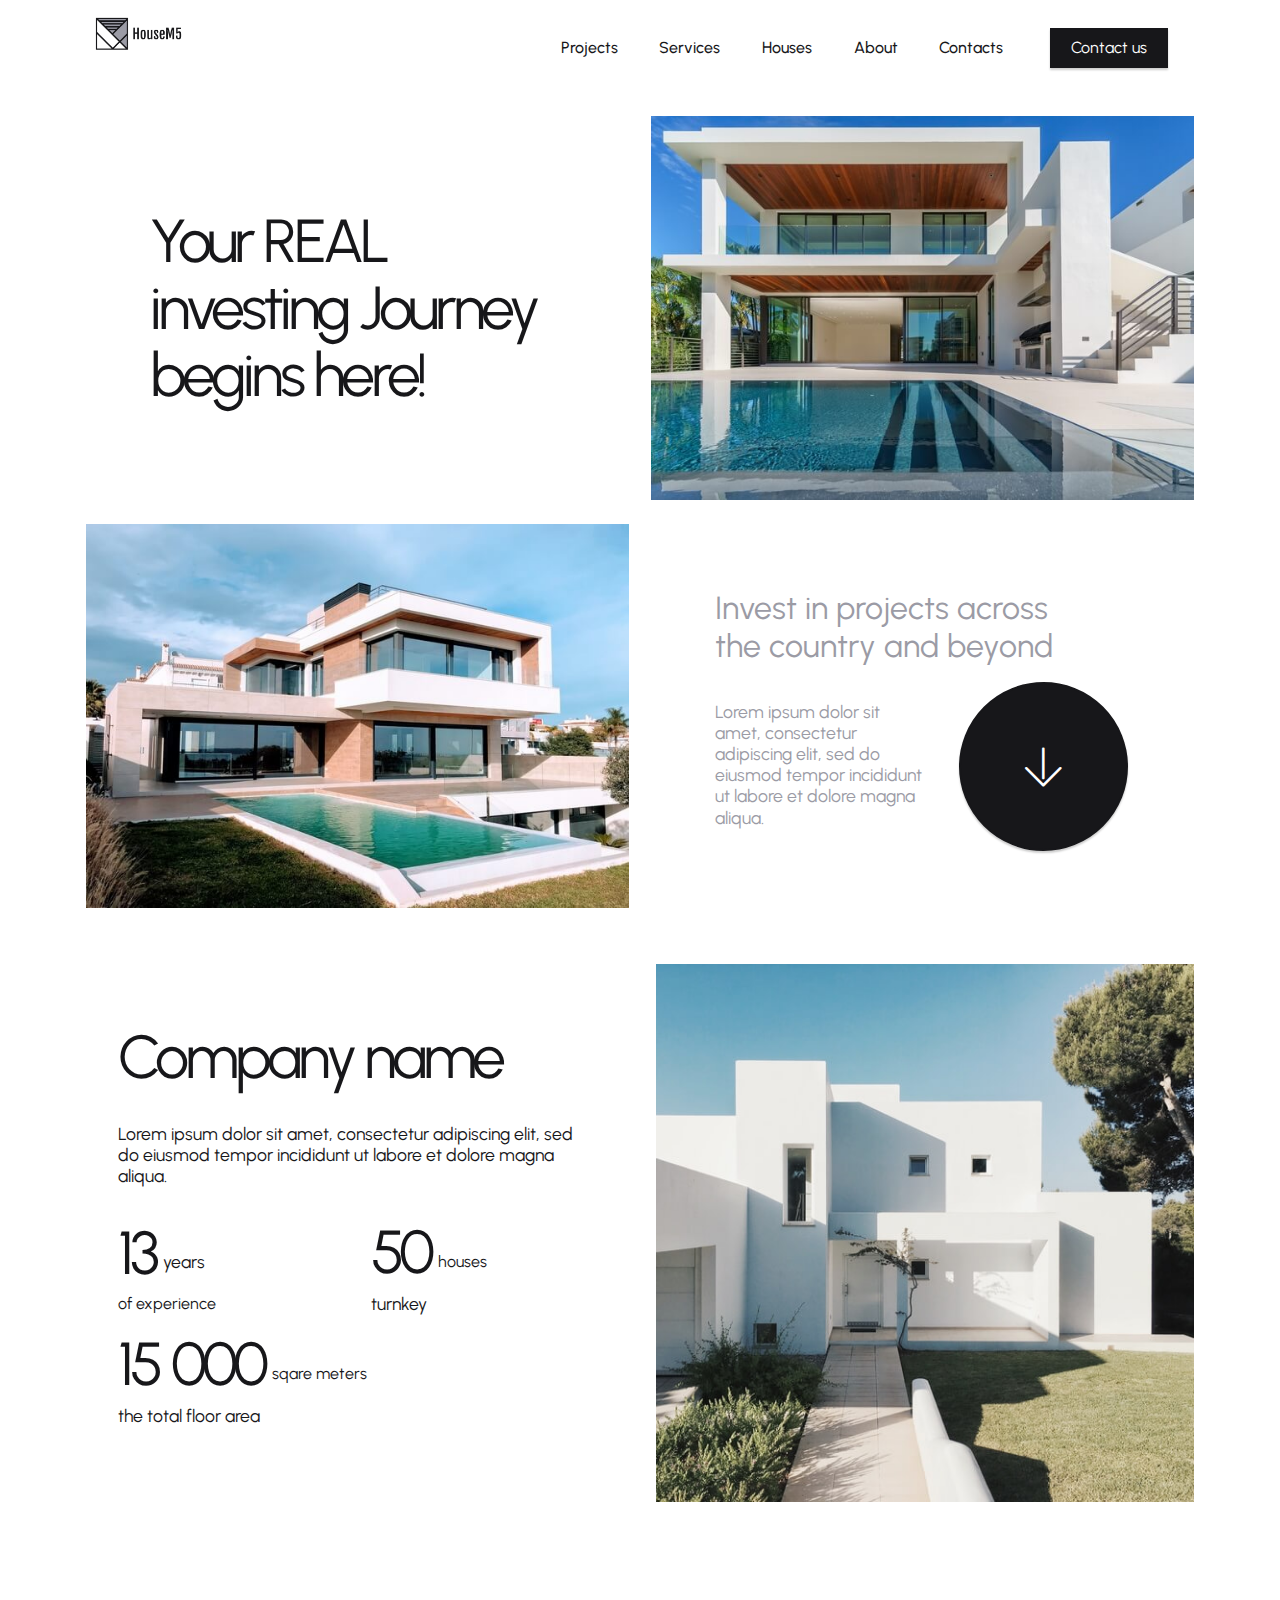
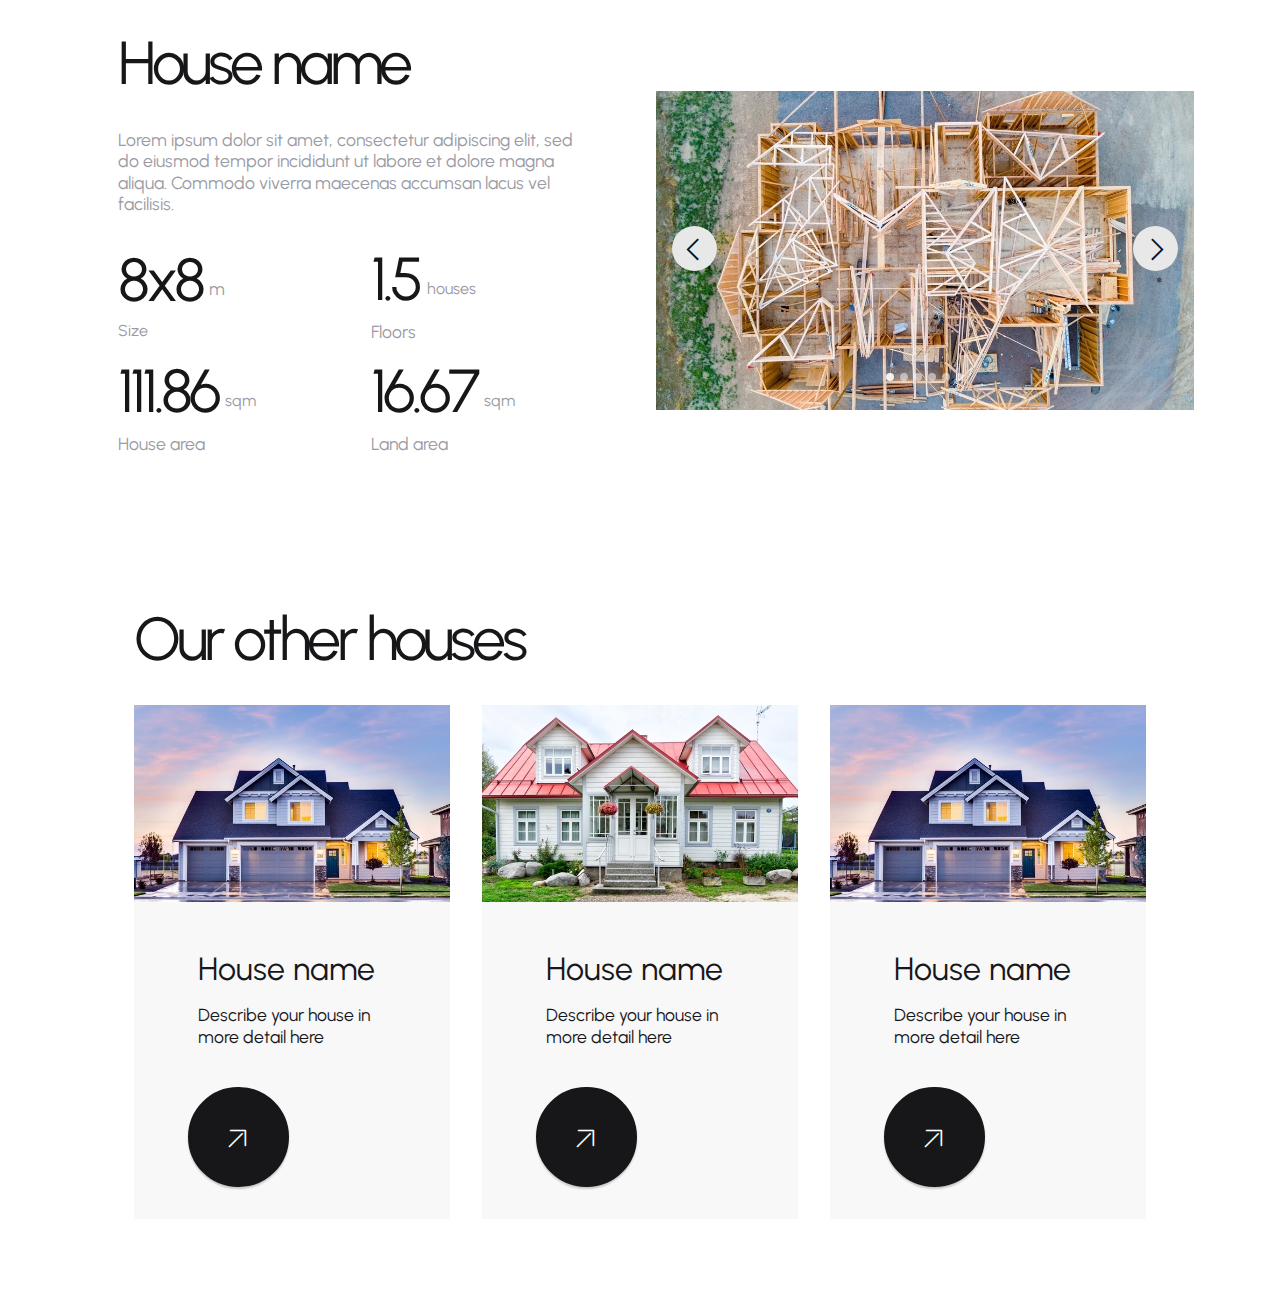
==== index.html @ 464891aa "create github pages" ====
<!DOCTYPE html>
<html  >
<head>
  <!-- Site made with Mobirise Website Builder v5.9.0, https://mobirise.com -->
  <meta charset="UTF-8">
  <meta http-equiv="X-UA-Compatible" content="IE=edge">
  <meta name="generator" content="Mobirise v5.9.0, mobirise.com">
  <meta name="viewport" content="width=device-width, initial-scale=1, minimum-scale=1">
  <link rel="shortcut icon" href="assets/images/logo.png" type="image/x-icon">
  <meta name="description" content="">
  
  
  <title>Home</title>
  <link rel="stylesheet" href="assets/web/assets/mobirise-icons-bold/mobirise-icons-bold.css">
  <link rel="stylesheet" href="assets/web/assets/mobirise-icons2/mobirise2.css">
  <link rel="stylesheet" href="assets/bootstrap/css/bootstrap.min.css">
  <link rel="stylesheet" href="assets/bootstrap/css/bootstrap-grid.min.css">
  <link rel="stylesheet" href="assets/bootstrap/css/bootstrap-reboot.min.css">
  <link rel="stylesheet" href="assets/dropdown/css/style.css">
  <link rel="stylesheet" href="assets/socicon/css/styles.css">
  <link rel="stylesheet" href="assets/theme/css/style.css">
  <link rel="preload" href="https://fonts.googleapis.com/css2?family=Urbanist:ital,wght@0,400;0,700;1,400;1,700&display=swap&display=swap" as="style" onload="this.onload=null;this.rel='stylesheet'">
  <noscript><link rel="stylesheet" href="https://fonts.googleapis.com/css2?family=Urbanist:ital,wght@0,400;0,700;1,400;1,700&display=swap&display=swap"></noscript>
  <link rel="preload" as="style" href="assets/mobirise/css/mbr-additional.css"><link rel="stylesheet" href="assets/mobirise/css/mbr-additional.css" type="text/css">

  
  
  
</head>
<body>
  
  <section data-bs-version="5.1" class="menu1 cid-tS6pGSy2xT" once="menu" id="menu1-0">
    

    <nav class="navbar navbar-dropdown navbar-fixed-top navbar-expand-lg">
        <div class="container">
            <div class="navbar-brand">
                <span class="navbar-logo">
                    <a href="https://mobiri.se">
                        <img src="assets/images/logo.png" alt="Mobirise" style="height: 3rem;">
                    </a>
                </span>
                
            </div>
            <button class="navbar-toggler" type="button" data-toggle="collapse" data-bs-toggle="collapse" data-target="#navbarSupportedContent" data-bs-target="#navbarSupportedContent" aria-controls="navbarNavAltMarkup" aria-expanded="false" aria-label="Toggle navigation">
                <div class="hamburger">
                    <span></span>
                    <span></span>
                    <span></span>
                    <span></span>
                </div>
            </button>
            <div class="collapse navbar-collapse" id="navbarSupportedContent">
                <ul class="navbar-nav nav-dropdown" data-app-modern-menu="true"><li class="nav-item"><a class="nav-link link text-black display-4" href="https://mobiri.se">
                            Projects</a></li>
                    <li class="nav-item"><a class="nav-link link text-black display-4" href="https://mobiri.se">
                            Services</a></li>
                    <li class="nav-item"><a class="nav-link link text-black display-4" href="https://mobiri.se">Houses</a>
                    </li>
                    <li class="nav-item"><a class="nav-link link text-black display-4" href="https://mobiri.se">About</a>
                    </li>
                    <li class="nav-item"><a class="nav-link link text-black display-4" href="https://mobiri.se">Contacts</a>
                    </li></ul>
                
                <div class="navbar-buttons mbr-section-btn collapse.show">
                    <a class="btn btn-primary display-4" href="https://mobiri.se">
                        Contact us</a>
                </div>
            </div>
        </div>
    </nav>
</section>

<section data-bs-version="5.1" class="header4 cid-tS6q7C0g8n" id="header4-2">

    

    

    <div class="container">
        <div class="d-flex flex-wrap align-items-center">

            <div class="text-wrapper order-1">
                <h1 class="mbr-section-title mbr-fonts-style mb-3 mb-md-4 display-1">Your REAL investing Journey begins here!</h1>
            </div>

            <div class="image-wrapper ms-auto order-3 order-md-2 mb-md-4">
                <img class="w-90" src="assets/images/house3.jpg" alt="Mobirise">
            </div>

            <div class="image-wrapper me-auto order-4 order-md-3">
                <img class="w-90" src="assets/images/house4.jpg" alt="Mobirise">
            </div>

            <div class="text-wrapper position-relative order-2 order-md-4">

                    <h3 class="mbr-section-subtitle mbr-fonts-style display-5">
                        Invest in projects across the country and beyond
                    </h3>
                    <p class="mbr-text mbr-fonts-style display-7">
                        Lorem ipsum dolor sit amet, consectetur adipiscing elit, sed do eiusmod tempor incididunt ut labore et dolore magna aliqua.
                    </p>

                <div>
                    <div class="icon-wrap">
                        <a href="#" class="btn btn-primary item-btn rounded-circle" target="_blank">
                            <span class="mbrib-down mbr-iconfont mbr-iconfont-btn ms-0" style="font-size: 30px;"></span>
                        </a>
                    </div>
                </div>
            </div>

        </div>
    </div>
</section>

<section data-bs-version="5.1" class="header22 cid-tS6pKkPgvW" id="header1-1">

    

    

    <div class="container">
        <div class="row justify-content-center align-content-around">
            <div class="col-12 col-md">
                <div class="text-wrapper">
                    <h1 class="mbr-section-title mbr-fonts-style mb-4 align-left display-1">
                        Company name
                    </h1>
                    <p class="mbr-text mbr-fonts-style align-left display-7">
                        Lorem ipsum dolor sit amet, consectetur adipiscing elit, sed do eiusmod tempor incididunt ut labore et dolore magna aliqua.
                    </p>
                    <div class="row justify-content-left align-content-start mt-4">

                        <div class="col-6">
                            <div class="d-flex">
                                <h3 class="mbr-section-title mbr-fonts-style align-left me-1 display-1">13</h3>
                                <p class="mbr-text mbr-fonts-style align-left align-self-end align-bottom display-7">years</p>
                            </div>

                            <p class="mbr-text mbr-fonts-style align-left display-4">of experience</p>
                        </div>

                        <div class="col-6">
                            <div class="d-flex">
                                <h3 class="mbr-section-title mbr-fonts-style align-left me-1 display-1">50</h3>
                                <p class="mbr-text mbr-fonts-style align-left align-self-end align-bottom display-4">houses</p>
                            </div>

                            <p class="mbr-text mbr-fonts-style align-left display-7">turnkey</p>
                        </div>

                        <div class="col-12">
                            <div class="d-flex">
                                <h3 class="mbr-section-title mbr-fonts-style align-left me-1 display-1">15 000</h3>
                                <p class="mbr-text mbr-fonts-style align-left align-self-end align-bottom display-4">sqare meters</p>
                            </div>

                            <p class="mbr-text mbr-fonts-style align-left display-7">the total floor area</p>
                        </div>

                    </div>
                </div>
            </div>
            <div class="col-12 col-md-6 image-wrapper">
                <img class="w-100" src="assets/images/about.jpg" alt="Mobirise">
            </div>
        </div>
    </div>
</section>

<section data-bs-version="5.1" class="header22 cid-tS6rUNh4J4" id="header5-3">

    

    

    <div class="container">
        <div class="row justify-content-center align-content-around">
            <div class="col-12 col-md-6">
                <div class="text-wrapper">
                    <h1 class="mbr-section-title mbr-fonts-style mb-4 align-left display-1">
                        House name
                    </h1>
                    <p class="mbr-text mbr-fonts-style align-left display-7">
                        Lorem ipsum dolor sit amet, consectetur adipiscing elit, sed do eiusmod tempor incididunt ut labore et dolore magna aliqua.
                        Commodo viverra maecenas accumsan lacus vel facilisis.
                    </p>
                    <div class="row justify-content-left align-content-start mt-4">

                        <div class="col-6">
                            <div class="d-flex">
                                <h3 class="mbr-section-title mbr-fonts-style align-left me-1 display-1">8x8</h3>
                                <p class="mbr-text mbr-fonts-style align-left align-self-end align-bottom display-7">m</p>
                            </div>

                            <p class="mbr-text mbr-fonts-style align-left display-4">Size</p>
                        </div>

                        <div class="col-6">
                            <div class="d-flex">
                                <h3 class="mbr-section-title mbr-fonts-style align-left me-1 display-1">1.5</h3>
                                <p class="mbr-text mbr-fonts-style align-left align-self-end align-bottom display-4">houses</p>
                            </div>

                            <p class="mbr-text mbr-fonts-style align-left display-7">Floors</p>
                        </div>

                        <div class="col-6">
                            <div class="d-flex">
                                <h3 class="mbr-section-title mbr-fonts-style align-left me-1 display-1">111.86</h3>
                                <p class="mbr-text mbr-fonts-style align-left align-self-end align-bottom display-4">sqm</p>
                            </div>

                            <p class="mbr-text mbr-fonts-style align-left display-7">House area</p>
                        </div>

                        <div class="col-6">
                            <div class="d-flex">
                                <h3 class="mbr-section-title mbr-fonts-style align-left me-1 display-1">16.67</h3>
                                <p class="mbr-text mbr-fonts-style align-left align-self-end align-bottom display-4">sqm</p>
                            </div>

                            <p class="mbr-text mbr-fonts-style align-left display-7">Land area</p>
                        </div>

                    </div>
                </div>
            </div>
            <div class="col-12 col-md-6">
                <div class="row justify-content-center">
                    <div class="col-12 col-md-">
                        <div class="carousel slide" id="tS9k5dVmPg" data-interval="5000" data-bs-interval="5000">
                            
                            <ol class="carousel-indicators">
                                <li data-slide-to="0" data-bs-slide-to="0" class="active" data-target="#tS9k5dVmPg" data-bs-target="#tS9k5dVmPg"></li>
                                <li data-slide-to="1" data-bs-slide-to="1" data-target="#tS9k5dVmPg" data-bs-target="#tS9k5dVmPg"></li>
                                <li data-slide-to="2" data-bs-slide-to="2" data-target="#tS9k5dVmPg" data-bs-target="#tS9k5dVmPg"></li>
                                <li data-slide-to="3" data-bs-slide-to="3" data-target="#tS9k5dVmPg" data-bs-target="#tS9k5dVmPg"></li>
                                <li data-slide-to="4" data-bs-slide-to="4" data-target="#tS9k5dVmPg" data-bs-target="#tS9k5dVmPg"></li>
                                <li data-slide-to="5" data-bs-slide-to="5" data-target="#tS9k5dVmPg" data-bs-target="#tS9k5dVmPg"></li>
                            </ol>
                            <div class="carousel-inner">
                                <div class="carousel-item slider-image item active">
                                    <div class="item-wrapper">
                                        <img class="d-block w-100" src="assets/images/basement1-1000.jpg">
                                    </div>
                                </div>
                                <div class="carousel-item slider-image item">
                                    <div class="item-wrapper">
                                        <img class="d-block w-100" src="assets/images/frame1-1000.jpg">
                                    </div>
                                </div>
                                <div class="carousel-item slider-image item">
                                    <div class="item-wrapper">
                                        <img class="d-block w-100" src="assets/images/frame2-1000.jpg">
                                    </div>
                                </div>
                                <div class="carousel-item slider-image item">
                                    <div class="item-wrapper">
                                        <img class="d-block w-100" src="assets/images/plan1-1000.jpg">
                                    </div>
                                </div>
                                <div class="carousel-item slider-image item">
                                    <div class="item-wrapper">
                                        <img class="d-block w-100" src="assets/images/plan2-1000.jpg">
                                    </div>
                                </div>
                                <div class="carousel-item slider-image item">
                                    <div class="item-wrapper">
                                        <img class="d-block w-100" src="assets/images/basement1-1000.jpg">
                                    </div>
                                </div>
                            </div>
                            <a class="carousel-control carousel-control-prev" role="button" data-slide="prev" data-bs-slide="prev" href="#tS9k5dVmPg">
                                <span class="mobi-mbri mobi-mbri-arrow-prev" aria-hidden="true"></span>
                                <span class="sr-only visually-hidden">Previous</span>
                            </a>
                            <a class="carousel-control carousel-control-next" role="button" data-slide="next" data-bs-slide="next" href="#tS9k5dVmPg">
                                <span class="mobi-mbri mobi-mbri-arrow-next" aria-hidden="true"></span>
                                <span class="sr-only visually-hidden">Next</span>
                            </a>
                        </div>
                    </div>
                </div>
            </div>
        </div>
    </div>
</section>

<section data-bs-version="5.1" class="gallery3 cid-tS6s0x43vt" id="gallery3-4">
    
    
    <div class="container">
        <div class="content mx-md-5">
            <div class="mbr-section-head">
                <h4 class="mbr-section-title mbr-fonts-style align-left mb-0 display-1">Our other houses</h4>
                
            </div>
            <div class="row mt-4 justify-content-center">
                <div class="item features-image сol-12 col-md-6 col-lg-4">
                    <div class="item-wrapper">
                        <div class="item-img">
                            <img src="assets/images/house1.jpg">
                        </div>
                        <div class="item-content">
                            <h5 class="item-title mbr-fonts-style mt-3 mb-md-3 display-5">House name</h5>
                            <p class="mbr-text mbr-fonts-style mt-1 me-3 pb-2 display-7">
                                Describe your house in more detail here
                            </p>
                        </div>
                        <div class="mbr-section-btn item-footer">
                            <div class="icon-wrap">
                                <a href="" class="btn btn-primary item-btn display-7" target="_blank">
                                    <span class="mbrib-up mbr-iconfont mbr-iconfont-btn" style="font-size: 30px;"></span>
                                </a>
                            </div>
                        </div>
                    </div>
                </div>
                <div class="item features-image сol-12 col-md-6 col-lg-4">
                    <div class="item-wrapper">
                        <div class="item-img">
                            <img src="assets/images/house2.jpg">
                        </div>
                        <div class="item-content">
                            <h5 class="item-title mbr-fonts-style mt-3 mb-md-3 display-5">House name</h5>
                            <p class="mbr-text mbr-fonts-style mt-1 me-3 pb-2 display-7">Describe your house in more detail here</p>
                        </div>
                        <div class="mbr-section-btn item-footer">
                            <div class="icon-wrap">
                                <a href="" class="btn btn-primary item-btn display-7" target="_blank">
                                    <span class="mbrib-up mbr-iconfont mbr-iconfont-btn" style="font-size: 30px;"></span>
                                </a>
                            </div>
                        </div>
                    </div>
                </div>
                <div class="item features-image сol-12 col-md-6 col-lg-4">
                    <div class="item-wrapper">
                        <div class="item-img">
                            <img src="assets/images/house1.jpg">
                        </div>
                        <div class="item-content">
                            <h5 class="item-title mbr-fonts-style mt-3 mb-md-3 display-5">House name</h5>
                            <p class="mbr-text mbr-fonts-style mt-1 me-3 pb-2 display-7">
                                Describe your house in more detail here
                            </p>
                        </div>
                        <div class="mbr-section-btn item-footer">
                            <div class="icon-wrap">
                                <a href="" class="btn btn-primary item-btn display-7" target="_blank">
                                    <span class="mbrib-up mbr-iconfont mbr-iconfont-btn" style="font-size: 30px;"></span>
                                </a>
                            </div>
                        </div>
                    </div>
                </div>
                
                
                
            </div>
        </div>
    </div>
</section>


<script src="assets/bootstrap/js/bootstrap.bundle.min.js"></script>
  <script src="assets/smoothscroll/smooth-scroll.js"></script>
  <script src="assets/ytplayer/index.js"></script>
  <script src="assets/dropdown/js/navbar-dropdown.js"></script>
  <script src="assets/theme/js/script.js"></script>
  
  
  
</body>
</html>
---- assets/web/assets/mobirise-icons-bold/mobirise-icons-bold.css ----
@font-face {
  font-family: 'mobirise-icons-bold';
  font-display: swap;
  src:  url('mobirise-icons-bold.eot?m1l4yr');
  src:  url('mobirise-icons-bold.eot?m1l4yr#iefix') format('embedded-opentype'),
    url('mobirise-icons-bold.ttf?m1l4yr') format('truetype'),
    url('mobirise-icons-bold.woff?m1l4yr') format('woff'),
    url('mobirise-icons-bold.svg?m1l4yr#mobirise-icons-bold') format('svg');
  font-weight: normal;
  font-style: normal;
}

[class^="mbrib-"], [class*="mbrib-"] {
  /* use !important to prevent issues with browser extensions that change fonts */
  font-family: 'mobirise-icons-bold' !important;
  speak: none;
  font-style: normal;
  font-weight: normal;
  font-variant: normal;
  text-transform: none;
  line-height: 1;

  /* Better Font Rendering =========== */
  -webkit-font-smoothing: antialiased;
  -moz-osx-font-smoothing: grayscale;
}

.mbrib-add-submenu:before {
  content: "\e900";
}
.mbrib-alert:before {
  content: "\e901";
}
.mbrib-align-center:before {
  content: "\e902";
}
.mbrib-align-justify:before {
  content: "\e903";
}
.mbrib-align-left:before {
  content: "\e904";
}
.mbrib-align-right:before {
  content: "\e905";
}
.mbrib-android:before {
  content: "\e906";
}
.mbrib-apple:before {
  content: "\e907";
}
.mbrib-arrow-down:before {
  content: "\e908";
}
.mbrib-arrow-next:before {
  content: "\e909";
}
.mbrib-arrow-prev:before {
  content: "\e90a";
}
.mbrib-arrow-up:before {
  content: "\e90b";
}
.mbrib-bold:before {
  content: "\e90c";
}
.mbrib-bookmark:before {
  content: "\e90d";
}
.mbrib-bootstrap:before {
  content: "\e90e";
}
.mbrib-briefcase:before {
  content: "\e90f";
}
.mbrib-browse:before {
  content: "\e910";
}
.mbrib-bulleted-list:before {
  content: "\e911";
}
.mbrib-calendar:before {
  content: "\e912";
}
.mbrib-camera:before {
  content: "\e913";
}
.mbrib-cart-add:before {
  content: "\e914";
}
.mbrib-cart-full:before {
  content: "\e915";
}
.mbrib-cash:before {
  content: "\e916";
}
.mbrib-change-style:before {
  content: "\e917";
}
.mbrib-chat:before {
  content: "\e918";
}
.mbrib-clock:before {
  content: "\e919";
}
.mbrib-close:before {
  content: "\e91a";
}
.mbrib-cloud:before {
  content: "\e91b";
}
.mbrib-code:before {
  content: "\e91c";
}
.mbrib-contact-form:before {
  content: "\e91d";
}
.mbrib-credit-card:before {
  content: "\e91e";
}
.mbrib-cursor-click:before {
  content: "\e91f";
}
.mbrib-cust-feedback:before {
  content: "\e920";
}
.mbrib-database:before {
  content: "\e921";
}
.mbrib-delivery:before {
  content: "\e922";
}
.mbrib-desktop:before {
  content: "\e923";
}
.mbrib-devices:before {
  content: "\e924";
}
.mbrib-down:before {
  content: "\e925";
}
.mbrib-download:before {
  content: "\e926";
}
.mbrib-drag-n-drop:before {
  content: "\e927";
}
.mbrib-drag-n-drop2:before {
  content: "\e928";
}
.mbrib-edit:before {
  content: "\e929";
}
.mbrib-edit2:before {
  content: "\e92a";
}
.mbrib-error:before {
  content: "\e92b";
}
.mbrib-extension:before {
  content: "\e92c";
}
.mbrib-features:before {
  content: "\e92d";
}
.mbrib-file:before {
  content: "\e92e";
}
.mbrib-flag:before {
  content: "\e92f";
}
.mbrib-folder:before {
  content: "\e930";
}
.mbrib-gift:before {
  content: "\e931";
}
.mbrib-github:before {
  content: "\e932";
}
.mbrib-globe-2:before {
  content: "\e933";
}
.mbrib-globe:before {
  content: "\e934";
}
.mbrib-growing-chart:before {
  content: "\e935";
}
.mbrib-hearth:before {
  content: "\e936";
}
.mbrib-help:before {
  content: "\e937";
}
.mbrib-home:before {
  content: "\e938";
}
.mbrib-hot-cup:before {
  content: "\e939";
}
.mbrib-idea:before {
  content: "\e93a";
}
.mbrib-image-gallery:before {
  content: "\e93b";
}
.mbrib-image-slider:before {
  content: "\e93c";
}
.mbrib-info:before {
  content: "\e93d";
}
.mbrib-italic:before {
  content: "\e93e";
}
.mbrib-key:before {
  content: "\e93f";
}
.mbrib-laptop:before {
  content: "\e940";
}
.mbrib-layers:before {
  content: "\e941";
}
.mbrib-left-right:before {
  content: "\e942";
}
.mbrib-left:before {
  content: "\e943";
}
.mbrib-letter:before {
  content: "\e944";
}
.mbrib-like:before {
  content: "\e945";
}
.mbrib-link:before {
  content: "\e946";
}
.mbrib-lock:before {
  content: "\e947";
}
.mbrib-login:before {
  content: "\e948";
}
.mbrib-logout:before {
  content: "\e949";
}
.mbrib-magic-stick:before {
  content: "\e94a";
}
.mbrib-map-pin:before {
  content: "\e94b";
}
.mbrib-menu:before {
  content: "\e94c";
}
.mbrib-mobile:before {
  content: "\e94d";
}
.mbrib-mobile2:before {
  content: "\e94e";
}
.mbrib-mobirise:before {
  content: "\e94f";
}
.mbrib-more-horizontal:before {
  content: "\e950";
}
.mbrib-more-vertical:before {
  content: "\e951";
}
.mbrib-music:before {
  content: "\e952";
}
.mbrib-new-file:before {
  content: "\e953";
}
.mbrib-numbered-list:before {
  content: "\e954";
}
.mbrib-opened-folder:before {
  content: "\e955";
}
.mbrib-pages:before {
  content: "\e956";
}
.mbrib-paper-plane:before {
  content: "\e957";
}
.mbrib-paperclip:before {
  content: "\e958";
}
.mbrib-photo:before {
  content: "\e959";
}
.mbrib-photos:before {
  content: "\e95a";
}
.mbrib-pin:before {
  content: "\e95b";
}
.mbrib-play:before {
  content: "\e95c";
}
.mbrib-plus:before {
  content: "\e95d";
}
.mbrib-preview:before {
  content: "\e95e";
}
.mbrib-print:before {
  content: "\e95f";
}
.mbrib-protect:before {
  content: "\e960";
}
.mbrib-question:before {
  content: "\e961";
}
.mbrib-quote-left:before {
  content: "\e962";
}
.mbrib-quote-right:before {
  content: "\e963";
}
.mbrib-redo:before {
  content: "\e964";
}
.mbrib-refresh:before {
  content: "\e965";
}
.mbrib-responsive:before {
  content: "\e966";
}
.mbrib-right:before {
  content: "\e967";
}
.mbrib-rocket:before {
  content: "\e968";
}
.mbrib-sad-face:before {
  content: "\e969";
}
.mbrib-sale:before {
  content: "\e96a";
}
.mbrib-save:before {
  content: "\e96b";
}
.mbrib-search:before {
  content: "\e96c";
}
.mbrib-setting:before {
  content: "\e96d";
}
.mbrib-setting2:before {
  content: "\e96e";
}
.mbrib-setting3:before {
  content: "\e96f";
}
.mbrib-share:before {
  content: "\e970";
}
.mbrib-shopping-bag:before {
  content: "\e971";
}
.mbrib-shopping-basket:before {
  content: "\e972";
}
.mbrib-shopping-cart:before {
  content: "\e973";
}
.mbrib-sites:before {
  content: "\e974";
}
.mbrib-smile-face:before {
  content: "\e975";
}
.mbrib-speed:before {
  content: "\e976";
}
.mbrib-star:before {
  content: "\e977";
}
.mbrib-success:before {
  content: "\e978";
}
.mbrib-sun:before {
  content: "\e979";
}
.mbrib-sun2:before {
  content: "\e97a";
}
.mbrib-tablet-vertical:before {
  content: "\e97b";
}
.mbrib-tablet:before {
  content: "\e97c";
}
.mbrib-target:before {
  content: "\e97d";
}
.mbrib-timer:before {
  content: "\e97e";
}
.mbrib-to-ftp:before {
  content: "\e97f";
}
.mbrib-to-local-drive:before {
  content: "\e980";
}
.mbrib-touch-swipe:before {
  content: "\e981";
}
.mbrib-touch:before {
  content: "\e982";
}
.mbrib-trash:before {
  content: "\e983";
}
.mbrib-underline:before {
  content: "\e984";
}
.mbrib-undo:before {
  content: "\e985";
}
.mbrib-unlink:before {
  content: "\e986";
}
.mbrib-unlock:before {
  content: "\e987";
}
.mbrib-up-down:before {
  content: "\e988";
}
.mbrib-up:before {
  content: "\e989";
}
.mbrib-update:before {
  content: "\e98a";
}
.mbrib-upload:before {
  content: "\e98b";
}
.mbrib-user:before {
  content: "\e98c";
}
.mbrib-user2:before {
  content: "\e98d";
}
.mbrib-users:before {
  content: "\e98e";
}
.mbrib-video-play:before {
  content: "\e98f";
}
.mbrib-video:before {
  content: "\e990";
}
.mbrib-watch:before {
  content: "\e991";
}
.mbrib-website-theme:before {
  content: "\e992";
}
.mbrib-wifi:before {
  content: "\e993";
}
.mbrib-windows:before {
  content: "\e994";
}
.mbrib-zoom-out:before {
  content: "\e995";
}
---- assets/web/assets/mobirise-icons2/mobirise2.css ----
@font-face {
  font-family: 'Moririse2';
  font-display: swap;
  src:  url('mobirise2.eot?f2bix4');
  src:  url('mobirise2.eot?f2bix4#iefix') format('embedded-opentype'),
    url('mobirise2.ttf?f2bix4') format('truetype'),
    url('mobirise2.woff?f2bix4') format('woff'),
    url('mobirise2.svg?f2bix4#mobirise2') format('svg');
  font-weight: normal;
  font-style: normal;
}

[class^="mobi-"], [class*=" mobi-"] {
  /* use !important to prevent issues with browser extensions that change fonts */
  font-family: 'Moririse2' !important;
  speak: none;
  font-style: normal;
  font-weight: normal;
  font-variant: normal;
  text-transform: none;
  line-height: 1;

  /* Better Font Rendering =========== */
  -webkit-font-smoothing: antialiased;
  -moz-osx-font-smoothing: grayscale;
}

.mobi-mbri-add-submenu:before {
  content: "\e900";
}
.mobi-mbri-alert:before {
  content: "\e901";
}
.mobi-mbri-align-center:before {
  content: "\e902";
}
.mobi-mbri-align-justify:before {
  content: "\e903";
}
.mobi-mbri-align-left:before {
  content: "\e904";
}
.mobi-mbri-align-right:before {
  content: "\e905";
}
.mobi-mbri-android:before {
  content: "\e906";
}
.mobi-mbri-apple:before {
  content: "\e907";
}
.mobi-mbri-arrow-down:before {
  content: "\e908";
}
.mobi-mbri-arrow-next:before {
  content: "\e909";
}
.mobi-mbri-arrow-prev:before {
  content: "\e90a";
}
.mobi-mbri-arrow-up:before {
  content: "\e90b";
}
.mobi-mbri-bold:before {
  content: "\e90c";
}
.mobi-mbri-bookmark:before {
  content: "\e90d";
}
.mobi-mbri-bootstrap:before {
  content: "\e90e";
}
.mobi-mbri-briefcase:before {
  content: "\e90f";
}
.mobi-mbri-browse:before {
  content: "\e910";
}
.mobi-mbri-bulleted-list:before {
  content: "\e911";
}
.mobi-mbri-calendar:before {
  content: "\e912";
}
.mobi-mbri-camera:before {
  content: "\e913";
}
.mobi-mbri-cart-add:before {
  content: "\e914";
}
.mobi-mbri-cart-full:before {
  content: "\e915";
}
.mobi-mbri-cash:before {
  content: "\e916";
}
.mobi-mbri-change-style:before {
  content: "\e917";
}
.mobi-mbri-chat:before {
  content: "\e918";
}
.mobi-mbri-clock:before {
  content: "\e919";
}
.mobi-mbri-close:before {
  content: "\e91a";
}
.mobi-mbri-cloud:before {
  content: "\e91b";
}
.mobi-mbri-code:before {
  content: "\e91c";
}
.mobi-mbri-contact-form:before {
  content: "\e91d";
}
.mobi-mbri-credit-card:before {
  content: "\e91e";
}
.mobi-mbri-cursor-click:before {
  content: "\e91f";
}
.mobi-mbri-cust-feedback:before {
  content: "\e920";
}
.mobi-mbri-database:before {
  content: "\e921";
}
.mobi-mbri-delivery:before {
  content: "\e922";
}
.mobi-mbri-desktop:before {
  content: "\e923";
}
.mobi-mbri-devices:before {
  content: "\e924";
}
.mobi-mbri-down:before {
  content: "\e925";
}
.mobi-mbri-download-2:before {
  content: "\e926";
}
.mobi-mbri-download:before {
  content: "\e927";
}
.mobi-mbri-drag-n-drop-2:before {
  content: "\e928";
}
.mobi-mbri-drag-n-drop:before {
  content: "\e929";
}
.mobi-mbri-edit-2:before {
  content: "\e92a";
}
.mobi-mbri-edit:before {
  content: "\e92b";
}
.mobi-mbri-error:before {
  content: "\e92c";
}
.mobi-mbri-extension:before {
  content: "\e92d";
}
.mobi-mbri-features:before {
  content: "\e92e";
}
.mobi-mbri-file:before {
  content: "\e92f";
}
.mobi-mbri-flag:before {
  content: "\e930";
}
.mobi-mbri-folder:before {
  content: "\e931";
}
.mobi-mbri-gift:before {
  content: "\e932";
}
.mobi-mbri-github:before {
  content: "\e933";
}
.mobi-mbri-globe-2:before {
  content: "\e934";
}
.mobi-mbri-globe:before {
  content: "\e935";
}
.mobi-mbri-growing-chart:before {
  content: "\e936";
}
.mobi-mbri-hearth:before {
  content: "\e937";
}
.mobi-mbri-help:before {
  content: "\e938";
}
.mobi-mbri-home:before {
  content: "\e939";
}
.mobi-mbri-hot-cup:before {
  content: "\e93a";
}
.mobi-mbri-idea:before {
  content: "\e93b";
}
.mobi-mbri-image-gallery:before {
  content: "\e93c";
}
.mobi-mbri-image-slider:before {
  content: "\e93d";
}
.mobi-mbri-info:before {
  content: "\e93e";
}
.mobi-mbri-italic:before {
  content: "\e93f";
}
.mobi-mbri-key:before {
  content: "\e940";
}
.mobi-mbri-laptop:before {
  content: "\e941";
}
.mobi-mbri-layers:before {
  content: "\e942";
}
.mobi-mbri-left-right:before {
  content: "\e943";
}
.mobi-mbri-left:before {
  content: "\e944";
}
.mobi-mbri-letter:before {
  content: "\e945";
}
.mobi-mbri-like:before {
  content: "\e946";
}
.mobi-mbri-link:before {
  content: "\e947";
}
.mobi-mbri-lock:before {
  content: "\e948";
}
.mobi-mbri-login:before {
  content: "\e949";
}
.mobi-mbri-logout:before {
  content: "\e94a";
}
.mobi-mbri-magic-stick:before {
  content: "\e94b";
}
.mobi-mbri-map-pin:before {
  content: "\e94c";
}
.mobi-mbri-menu:before {
  content: "\e94d";
}
.mobi-mbri-mobile-2:before {
  content: "\e94e";
}
.mobi-mbri-mobile-horizontal:before {
  content: "\e94f";
}
.mobi-mbri-mobile:before {
  content: "\e950";
}
.mobi-mbri-mobirise:before {
  content: "\e951";
}
.mobi-mbri-more-horizontal:before {
  content: "\e952";
}
.mobi-mbri-more-vertical:before {
  content: "\e953";
}
.mobi-mbri-music:before {
  content: "\e954";
}
.mobi-mbri-new-file:before {
  content: "\e955";
}
.mobi-mbri-numbered-list:before {
  content: "\e956";
}
.mobi-mbri-opened-folder:before {
  content: "\e957";
}
.mobi-mbri-pages:before {
  content: "\e958";
}
.mobi-mbri-paper-plane:before {
  content: "\e959";
}
.mobi-mbri-paperclip:before {
  content: "\e95a";
}
.mobi-mbri-phone:before {
  content: "\e95b";
}
.mobi-mbri-photo:before {
  content: "\e95c";
}
.mobi-mbri-photos:before {
  content: "\e95d";
}
.mobi-mbri-pin:before {
  content: "\e95e";
}
.mobi-mbri-play:before {
  content: "\e95f";
}
.mobi-mbri-plus:before {
  content: "\e960";
}
.mobi-mbri-preview:before {
  content: "\e961";
}
.mobi-mbri-print:before {
  content: "\e962";
}
.mobi-mbri-protect:before {
  content: "\e963";
}
.mobi-mbri-question:before {
  content: "\e964";
}
.mobi-mbri-quote-left:before {
  content: "\e965";
}
.mobi-mbri-quote-right:before {
  content: "\e966";
}
.mobi-mbri-redo:before {
  content: "\e967";
}
.mobi-mbri-refresh:before {
  content: "\e968";
}
.mobi-mbri-responsive-2:before {
  content: "\e969";
}
.mobi-mbri-responsive:before {
  content: "\e96a";
}
.mobi-mbri-right:before {
  content: "\e96b";
}
.mobi-mbri-rocket:before {
  content: "\e96c";
}
.mobi-mbri-sad-face:before {
  content: "\e96d";
}
.mobi-mbri-sale:before {
  content: "\e96e";
}
.mobi-mbri-save:before {
  content: "\e96f";
}
.mobi-mbri-search:before {
  content: "\e970";
}
.mobi-mbri-setting-2:before {
  content: "\e971";
}
.mobi-mbri-setting-3:before {
  content: "\e972";
}
.mobi-mbri-setting:before {
  content: "\e973";
}
.mobi-mbri-share:before {
  content: "\e974";
}
.mobi-mbri-shopping-bag:before {
  content: "\e975";
}
.mobi-mbri-shopping-basket:before {
  content: "\e976";
}
.mobi-mbri-shopping-cart:before {
  content: "\e977";
}
.mobi-mbri-sites:before {
  content: "\e978";
}
.mobi-mbri-smile-face:before {
  content: "\e979";
}
.mobi-mbri-speed:before {
  content: "\e97a";
}
.mobi-mbri-star:before {
  content: "\e97b";
}
.mobi-mbri-success:before {
  content: "\e97c";
}
.mobi-mbri-sun:before {
  content: "\e97d";
}
.mobi-mbri-sun2:before {
  content: "\e97e";
}
.mobi-mbri-tablet-vertical:before {
  content: "\e97f";
}
.mobi-mbri-tablet:before {
  content: "\e980";
}
.mobi-mbri-target:before {
  content: "\e981";
}
.mobi-mbri-timer:before {
  content: "\e982";
}
.mobi-mbri-to-ftp:before {
  content: "\e983";
}
.mobi-mbri-to-local-drive:before {
  content: "\e984";
}
.mobi-mbri-touch-swipe:before {
  content: "\e985";
}
.mobi-mbri-touch:before {
  content: "\e986";
}
.mobi-mbri-trash:before {
  content: "\e987";
}
.mobi-mbri-underline:before {
  content: "\e988";
}
.mobi-mbri-undo:before {
  content: "\e989";
}
.mobi-mbri-unlink:before {
  content: "\e98a";
}
.mobi-mbri-unlock:before {
  content: "\e98b";
}
.mobi-mbri-up-down:before {
  content: "\e98c";
}
.mobi-mbri-up:before {
  content: "\e98d";
}
.mobi-mbri-update:before {
  content: "\e98e";
}
.mobi-mbri-upload-2:before {
  content: "\e98f";
}
.mobi-mbri-upload:before {
  content: "\e990";
}
.mobi-mbri-user-2:before {
  content: "\e991";
}
.mobi-mbri-user:before {
  content: "\e992";
}
.mobi-mbri-users:before {
  content: "\e993";
}
.mobi-mbri-video-play:before {
  content: "\e994";
}
.mobi-mbri-video:before {
  content: "\e995";
}
.mobi-mbri-watch:before {
  content: "\e996";
}
.mobi-mbri-website-theme-2:before {
  content: "\e997";
}
.mobi-mbri-website-theme:before {
  content: "\e998";
}
.mobi-mbri-wifi:before {
  content: "\e999";
}
.mobi-mbri-windows:before {
  content: "\e99a";
}
.mobi-mbri-zoom-in:before {
  content: "\e99b";
}
.mobi-mbri-zoom-out:before {
  content: "\e99c";
}
---- assets/dropdown/css/style.css ----
.navbar-dropdown {
  left: 0;
  padding: 0;
  position: absolute;
  right: 0;
  top: 0;
  transition: all 0.45s ease;
  z-index: 1030;
  background: #282828; }
  .navbar-dropdown .navbar-logo {
    margin-right: 0.8rem;
    transition: margin 0.3s ease-in-out;
    vertical-align: middle; }
    .navbar-dropdown .navbar-logo img {
      height: 3.125rem;
      transition: all 0.3s ease-in-out; }
    .navbar-dropdown .navbar-logo.mbr-iconfont {
      font-size: 3.125rem;
      line-height: 3.125rem; }
  .navbar-dropdown .navbar-caption {
    font-weight: 700;
    white-space: normal;
    vertical-align: -4px;
    line-height: 3.125rem !important; }
    .navbar-dropdown .navbar-caption, .navbar-dropdown .navbar-caption:hover {
      color: inherit;
      text-decoration: none; }
  .navbar-dropdown .mbr-iconfont + .navbar-caption {
    vertical-align: -1px; }
  .navbar-dropdown.navbar-fixed-top {
    position: fixed; }
  .navbar-dropdown .navbar-brand span {
    vertical-align: -4px; }
  .navbar-dropdown.bg-color.transparent {
    background: none; }
  .navbar-dropdown.navbar-short .navbar-brand {
    padding: 0.625rem 0; }
    .navbar-dropdown.navbar-short .navbar-brand span {
      vertical-align: -1px; }
  .navbar-dropdown.navbar-short .navbar-caption {
    line-height: 2.375rem !important;
    vertical-align: -2px; }
  .navbar-dropdown.navbar-short .navbar-logo {
    margin-right: 0.5rem; }
    .navbar-dropdown.navbar-short .navbar-logo img {
      height: 2.375rem; }
    .navbar-dropdown.navbar-short .navbar-logo.mbr-iconfont {
      font-size: 2.375rem;
      line-height: 2.375rem; }
  .navbar-dropdown.navbar-short .mbr-table-cell {
    height: 3.625rem; }
  .navbar-dropdown .navbar-close {
    left: 0.6875rem;
    position: fixed;
    top: 0.75rem;
    z-index: 1000; }
  .navbar-dropdown .hamburger-icon {
    content: "";
    display: inline-block;
    vertical-align: middle;
    width: 16px;
    -webkit-box-shadow: 0 -6px 0 1px #282828,0 0 0 1px #282828,0 6px 0 1px #282828;
    -moz-box-shadow: 0 -6px 0 1px #282828,0 0 0 1px #282828,0 6px 0 1px #282828;
    box-shadow: 0 -6px 0 1px #282828,0 0 0 1px #282828,0 6px 0 1px #282828; }

.dropdown-menu .dropdown-toggle[data-toggle="dropdown-submenu"]::after {
  border-bottom: 0.35em solid transparent;
  border-left: 0.35em solid;
  border-right: 0;
  border-top: 0.35em solid transparent;
  margin-left: 0.3rem; }

.dropdown-menu .dropdown-item:focus {
  outline: 0; }

.nav-dropdown {
  font-size: 0.75rem;
  font-weight: 500;
  height: auto !important; }
  .nav-dropdown .nav-btn {
    padding-left: 1rem; }
  .nav-dropdown .link {
    margin: .667em 1.667em;
    font-weight: 500;
    padding: 0;
    transition: color .2s ease-in-out; }
    .nav-dropdown .link.dropdown-toggle {
      margin-right: 2.583em; }
      .nav-dropdown .link.dropdown-toggle::after {
        margin-left: .25rem;
        border-top: 0.35em solid;
        border-right: 0.35em solid transparent;
        border-left: 0.35em solid transparent;
        border-bottom: 0; }
      .nav-dropdown .link.dropdown-toggle[aria-expanded="true"] {
        margin: 0;
        padding: 0.667em 3.263em  0.667em 1.667em; }
  .nav-dropdown .link::after,
  .nav-dropdown .dropdown-item::after {
    color: inherit; }
  .nav-dropdown .btn {
    font-size: 0.75rem;
    font-weight: 700;
    letter-spacing: 0;
    margin-bottom: 0;
    padding-left: 1.25rem;
    padding-right: 1.25rem; }
  .nav-dropdown .dropdown-menu {
    border-radius: 0;
    border: 0;
    left: 0;
    margin: 0;
    padding-bottom: 1.25rem;
    padding-top: 1.25rem;
    position: relative; }
  .nav-dropdown .dropdown-submenu {
    margin-left: 0.125rem;
    top: 0; }
  .nav-dropdown .dropdown-item {
    font-weight: 500;
    line-height: 2;
    padding: 0.3846em 4.615em 0.3846em 1.5385em;
    position: relative;
    transition: color .2s ease-in-out, background-color .2s ease-in-out; }
    .nav-dropdown .dropdown-item::after {
      margin-top: -0.3077em;
      position: absolute;
      right: 1.1538em;
      top: 50%; }
    .nav-dropdown .dropdown-item:focus, .nav-dropdown .dropdown-item:hover {
      background: none; }

@media (max-width: 767px) {
  .nav-dropdown.navbar-toggleable-sm {
    bottom: 0;
    display: none;
    left: 0;
    overflow-x: hidden;
    position: fixed;
    top: 0;
    transform: translateX(-100%);
    -ms-transform: translateX(-100%);
    -webkit-transform: translateX(-100%);
    width: 18.75rem;
    z-index: 999; } }
.nav-dropdown.navbar-toggleable-xl {
  bottom: 0;
  display: none;
  left: 0;
  overflow-x: hidden;
  position: fixed;
  top: 0;
  transform: translateX(-100%);
  -ms-transform: translateX(-100%);
  -webkit-transform: translateX(-100%);
  width: 18.75rem;
  z-index: 999; }

.nav-dropdown-sm {
  display: block !important;
  overflow-x: hidden;
  overflow: auto;
  padding-top: 3.875rem; }
  .nav-dropdown-sm::after {
    content: "";
    display: block;
    height: 3rem;
    width: 100%; }
  .nav-dropdown-sm.collapse.in ~ .navbar-close {
    display: block !important; }
  .nav-dropdown-sm.collapsing, .nav-dropdown-sm.collapse.in {
    transform: translateX(0);
    -ms-transform: translateX(0);
    -webkit-transform: translateX(0);
    transition: all 0.25s ease-out;
    -webkit-transition: all 0.25s ease-out;
    background: #282828; }
  .nav-dropdown-sm.collapsing[aria-expanded="false"] {
    transform: translateX(-100%);
    -ms-transform: translateX(-100%);
    -webkit-transform: translateX(-100%); }
  .nav-dropdown-sm .nav-item {
    display: block;
    margin-left: 0 !important;
    padding-left: 0; }
  .nav-dropdown-sm .link,
  .nav-dropdown-sm .dropdown-item {
    border-top: 1px dotted rgba(255, 255, 255, 0.1);
    font-size: 0.8125rem;
    line-height: 1.6;
    margin: 0 !important;
    padding: 0.875rem 2.4rem 0.875rem 1.5625rem !important;
    position: relative;
    white-space: normal; }
    .nav-dropdown-sm .link:focus, .nav-dropdown-sm .link:hover,
    .nav-dropdown-sm .dropdown-item:focus,
    .nav-dropdown-sm .dropdown-item:hover {
      background: rgba(0, 0, 0, 0.2) !important;
      color: #c0a375; }
  .nav-dropdown-sm .nav-btn {
    position: relative;
    padding: 1.5625rem 1.5625rem 0 1.5625rem; }
    .nav-dropdown-sm .nav-btn::before {
      border-top: 1px dotted rgba(255, 255, 255, 0.1);
      content: "";
      left: 0;
      position: absolute;
      top: 0;
      width: 100%; }
    .nav-dropdown-sm .nav-btn + .nav-btn {
      padding-top: 0.625rem; }
      .nav-dropdown-sm .nav-btn + .nav-btn::before {
        display: none; }
  .nav-dropdown-sm .btn {
    padding: 0.625rem 0; }
  .nav-dropdown-sm .dropdown-toggle[data-toggle="dropdown-submenu"]::after {
    margin-left: .25rem;
    border-top: 0.35em solid;
    border-right: 0.35em solid transparent;
    border-left: 0.35em solid transparent;
    border-bottom: 0; }
  .nav-dropdown-sm .dropdown-toggle[data-toggle="dropdown-submenu"][aria-expanded="true"]::after {
    border-top: 0;
    border-right: 0.35em solid transparent;
    border-left: 0.35em solid transparent;
    border-bottom: 0.35em solid; }
  .nav-dropdown-sm .dropdown-menu {
    margin: 0;
    padding: 0;
    position: relative;
    top: 0;
    left: 0;
    width: 100%;
    border: 0;
    float: none;
    border-radius: 0;
    background: none; }
  .nav-dropdown-sm .dropdown-submenu {
    left: 100%;
    margin-left: 0.125rem;
    margin-top: -1.25rem;
    top: 0; }

.navbar-toggleable-sm .nav-dropdown .dropdown-menu {
  position: absolute; }

.navbar-toggleable-sm .nav-dropdown .dropdown-submenu {
  left: 100%;
  margin-left: 0.125rem;
  margin-top: -1.25rem;
  top: 0; }

.navbar-toggleable-sm.opened .nav-dropdown .dropdown-menu {
  position: relative; }

.navbar-toggleable-sm.opened .nav-dropdown .dropdown-submenu {
  left: 0;
  margin-left: 00rem;
  margin-top: 0rem;
  top: 0; }

.is-builder .nav-dropdown.collapsing {
  transition: none !important; }
---- assets/socicon/css/styles.css ----
@charset "UTF-8";

@font-face {
  font-family: 'Socicon';
  src:  url('../fonts/socicon.eot');
  src:  url('../fonts/socicon.eot?#iefix') format('embedded-opentype'),
    url('../fonts/socicon.woff2') format('woff2'),
    url('../fonts/socicon.ttf') format('truetype'),
    url('../fonts/socicon.woff') format('woff'),
    url('../fonts/socicon.svg#socicon') format('svg');
  font-weight: normal;
  font-style: normal;
  font-display: swap;
}

[data-icon]:before {
  font-family: "socicon" !important;
  content: attr(data-icon);
  font-style: normal !important;
  font-weight: normal !important;
  font-variant: normal !important;
  text-transform: none !important;
  speak: none;
  line-height: 1;
  -webkit-font-smoothing: antialiased;
  -moz-osx-font-smoothing: grayscale;
}

[class^="socicon-"], [class*=" socicon-"] {
  /* use !important to prevent issues with browser extensions that change fonts */
  font-family: 'Socicon' !important;
  speak: none;
  font-style: normal;
  font-weight: normal;
  font-variant: normal;
  text-transform: none;
  line-height: 1;

  /* Better Font Rendering =========== */
  -webkit-font-smoothing: antialiased;
  -moz-osx-font-smoothing: grayscale;
}

.socicon-eitaa:before {
  content: "\e97c";
}
.socicon-soroush:before {
  content: "\e97d";
}
.socicon-bale:before {
  content: "\e97e";
}
.socicon-zazzle:before {
  content: "\e97b";
}
.socicon-society6:before {
  content: "\e97a";
}
.socicon-redbubble:before {
  content: "\e979";
}
.socicon-avvo:before {
  content: "\e978";
}
.socicon-stitcher:before {
  content: "\e977";
}
.socicon-googlehangouts:before {
  content: "\e974";
}
.socicon-dlive:before {
  content: "\e975";
}
.socicon-vsco:before {
  content: "\e976";
}
.socicon-flipboard:before {
  content: "\e973";
}
.socicon-ubuntu:before {
  content: "\e958";
}
.socicon-artstation:before {
  content: "\e959";
}
.socicon-invision:before {
  content: "\e95a";
}
.socicon-torial:before {
  content: "\e95b";
}
.socicon-collectorz:before {
  content: "\e95c";
}
.socicon-seenthis:before {
  content: "\e95d";
}
.socicon-googleplaymusic:before {
  content: "\e95e";
}
.socicon-debian:before {
  content: "\e95f";
}
.socicon-filmfreeway:before {
  content: "\e960";
}
.socicon-gnome:before {
  content: "\e961";
}
.socicon-itchio:before {
  content: "\e962";
}
.socicon-jamendo:before {
  content: "\e963";
}
.socicon-mix:before {
  content: "\e964";
}
.socicon-sharepoint:before {
  content: "\e965";
}
.socicon-tinder:before {
  content: "\e966";
}
.socicon-windguru:before {
  content: "\e967";
}
.socicon-cdbaby:before {
  content: "\e968";
}
.socicon-elementaryos:before {
  content: "\e969";
}
.socicon-stage32:before {
  content: "\e96a";
}
.socicon-tiktok:before {
  content: "\e96b";
}
.socicon-gitter:before {
  content: "\e96c";
}
.socicon-letterboxd:before {
  content: "\e96d";
}
.socicon-threema:before {
  content: "\e96e";
}
.socicon-splice:before {
  content: "\e96f";
}
.socicon-metapop:before {
  content: "\e970";
}
.socicon-naver:before {
  content: "\e971";
}
.socicon-remote:before {
  content: "\e972";
}
.socicon-internet:before {
  content: "\e957";
}
.socicon-moddb:before {
  content: "\e94b";
}
.socicon-indiedb:before {
  content: "\e94c";
}
.socicon-traxsource:before {
  content: "\e94d";
}
.socicon-gamefor:before {
  content: "\e94e";
}
.socicon-pixiv:before {
  content: "\e94f";
}
.socicon-myanimelist:before {
  content: "\e950";
}
.socicon-blackberry:before {
  content: "\e951";
}
.socicon-wickr:before {
  content: "\e952";
}
.socicon-spip:before {
  content: "\e953";
}
.socicon-napster:before {
  content: "\e954";
}
.socicon-beatport:before {
  content: "\e955";
}
.socicon-hackerone:before {
  content: "\e956";
}
.socicon-hackernews:before {
  content: "\e946";
}
.socicon-smashwords:before {
  content: "\e947";
}
.socicon-kobo:before {
  content: "\e948";
}
.socicon-bookbub:before {
  content: "\e949";
}
.socicon-mailru:before {
  content: "\e94a";
}
.socicon-gitlab:before {
  content: "\e945";
}
.socicon-instructables:before {
  content: "\e944";
}
.socicon-portfolio:before {
  content: "\e943";
}
.socicon-codered:before {
  content: "\e940";
}
.socicon-origin:before {
  content: "\e941";
}
.socicon-nextdoor:before {
  content: "\e942";
}
.socicon-udemy:before {
  content: "\e93f";
}
.socicon-livemaster:before {
  content: "\e93e";
}
.socicon-crunchbase:before {
  content: "\e93b";
}
.socicon-homefy:before {
  content: "\e93c";
}
.socicon-calendly:before {
  content: "\e93d";
}
.socicon-realtor:before {
  content: "\e90f";
}
.socicon-tidal:before {
  content: "\e910";
}
.socicon-qobuz:before {
  content: "\e911";
}
.socicon-natgeo:before {
  content: "\e912";
}
.socicon-mastodon:before {
  content: "\e913";
}
.socicon-unsplash:before {
  content: "\e914";
}
.socicon-homeadvisor:before {
  content: "\e915";
}
.socicon-angieslist:before {
  content: "\e916";
}
.socicon-codepen:before {
  content: "\e917";
}
.socicon-slack:before {
  content: "\e918";
}
.socicon-openaigym:before {
  content: "\e919";
}
.socicon-logmein:before {
  content: "\e91a";
}
.socicon-fiverr:before {
  content: "\e91b";
}
.socicon-gotomeeting:before {
  content: "\e91c";
}
.socicon-aliexpress:before {
  content: "\e91d";
}
.socicon-guru:before {
  content: "\e91e";
}
.socicon-appstore:before {
  content: "\e91f";
}
.socicon-homes:before {
  content: "\e920";
}
.socicon-zoom:before {
  content: "\e921";
}
.socicon-alibaba:before {
  content: "\e922";
}
.socicon-craigslist:before {
  content: "\e923";
}
.socicon-wix:before {
  content: "\e924";
}
.socicon-redfin:before {
  content: "\e925";
}
.socicon-googlecalendar:before {
  content: "\e926";
}
.socicon-shopify:before {
  content: "\e927";
}
.socicon-freelancer:before {
  content: "\e928";
}
.socicon-seedrs:before {
  content: "\e929";
}
.socicon-bing:before {
  content: "\e92a";
}
.socicon-doodle:before {
  content: "\e92b";
}
.socicon-bonanza:before {
  content: "\e92c";
}
.socicon-squarespace:before {
  content: "\e92d";
}
.socicon-toptal:before {
  content: "\e92e";
}
.socicon-gust:before {
  content: "\e92f";
}
.socicon-ask:before {
  content: "\e930";
}
.socicon-trulia:before {
  content: "\e931";
}
.socicon-loomly:before {
  content: "\e932";
}
.socicon-ghost:before {
  content: "\e933";
}
.socicon-upwork:before {
  content: "\e934";
}
.socicon-fundable:before {
  content: "\e935";
}
.socicon-booking:before {
  content: "\e936";
}
.socicon-googlemaps:before {
  content: "\e937";
}
.socicon-zillow:before {
  content: "\e938";
}
.socicon-niconico:before {
  content: "\e939";
}
.socicon-toneden:before {
  content: "\e93a";
}
.socicon-augment:before {
  content: "\e908";
}
.socicon-bitbucket:before {
  content: "\e909";
}
.socicon-fyuse:before {
  content: "\e90a";
}
.socicon-yt-gaming:before {
  content: "\e90b";
}
.socicon-sketchfab:before {
  content: "\e90c";
}
.socicon-mobcrush:before {
  content: "\e90d";
}
.socicon-microsoft:before {
  content: "\e90e";
}
.socicon-pandora:before {
  content: "\e907";
}
.socicon-messenger:before {
  content: "\e906";
}
.socicon-gamewisp:before {
  content: "\e905";
}
.socicon-bloglovin:before {
  content: "\e904";
}
.socicon-tunein:before {
  content: "\e903";
}
.socicon-gamejolt:before {
  content: "\e901";
}
.socicon-trello:before {
  content: "\e902";
}
.socicon-spreadshirt:before {
  content: "\e900";
}
.socicon-500px:before {
  content: "\e000";
}
.socicon-8tracks:before {
  content: "\e001";
}
.socicon-airbnb:before {
  content: "\e002";
}
.socicon-alliance:before {
  content: "\e003";
}
.socicon-amazon:before {
  content: "\e004";
}
.socicon-amplement:before {
  content: "\e005";
}
.socicon-android:before {
  content: "\e006";
}
.socicon-angellist:before {
  content: "\e007";
}
.socicon-apple:before {
  content: "\e008";
}
.socicon-appnet:before {
  content: "\e009";
}
.socicon-baidu:before {
  content: "\e00a";
}
.socicon-bandcamp:before {
  content: "\e00b";
}
.socicon-battlenet:before {
  content: "\e00c";
}
.socicon-mixer:before {
  content: "\e00d";
}
.socicon-bebee:before {
  content: "\e00e";
}
.socicon-bebo:before {
  content: "\e00f";
}
.socicon-behance:before {
  content: "\e010";
}
.socicon-blizzard:before {
  content: "\e011";
}
.socicon-blogger:before {
  content: "\e012";
}
.socicon-buffer:before {
  content: "\e013";
}
.socicon-chrome:before {
  content: "\e014";
}
.socicon-coderwall:before {
  content: "\e015";
}
.socicon-curse:before {
  content: "\e016";
}
.socicon-dailymotion:before {
  content: "\e017";
}
.socicon-deezer:before {
  content: "\e018";
}
.socicon-delicious:before {
  content: "\e019";
}
.socicon-deviantart:before {
  content: "\e01a";
}
.socicon-diablo:before {
  content: "\e01b";
}
.socicon-digg:before {
  content: "\e01c";
}
.socicon-discord:before {
  content: "\e01d";
}
.socicon-disqus:before {
  content: "\e01e";
}
.socicon-douban:before {
  content: "\e01f";
}
.socicon-draugiem:before {
  content: "\e020";
}
.socicon-dribbble:before {
  content: "\e021";
}
.socicon-drupal:before {
  content: "\e022";
}
.socicon-ebay:before {
  content: "\e023";
}
.socicon-ello:before {
  content: "\e024";
}
.socicon-endomodo:before {
  content: "\e025";
}
.socicon-envato:before {
  content: "\e026";
}
.socicon-etsy:before {
  content: "\e027";
}
.socicon-facebook:before {
  content: "\e028";
}
.socicon-feedburner:before {
  content: "\e029";
}
.socicon-filmweb:before {
  content: "\e02a";
}
.socicon-firefox:before {
  content: "\e02b";
}
.socicon-flattr:before {
  content: "\e02c";
}
.socicon-flickr:before {
  content: "\e02d";
}
.socicon-formulr:before {
  content: "\e02e";
}
.socicon-forrst:before {
  content: "\e02f";
}
.socicon-foursquare:before {
  content: "\e030";
}
.socicon-friendfeed:before {
  content: "\e031";
}
.socicon-github:before {
  content: "\e032";
}
.socicon-goodreads:before {
  content: "\e033";
}
.socicon-google:before {
  content: "\e034";
}
.socicon-googlescholar:before {
  content: "\e035";
}
.socicon-googlegroups:before {
  content: "\e036";
}
.socicon-googlephotos:before {
  content: "\e037";
}
.socicon-googleplus:before {
  content: "\e038";
}
.socicon-grooveshark:before {
  content: "\e039";
}
.socicon-hackerrank:before {
  content: "\e03a";
}
.socicon-hearthstone:before {
  content: "\e03b";
}
.socicon-hellocoton:before {
  content: "\e03c";
}
.socicon-heroes:before {
  content: "\e03d";
}
.socicon-smashcast:before {
  content: "\e03e";
}
.socicon-horde:before {
  content: "\e03f";
}
.socicon-houzz:before {
  content: "\e040";
}
.socicon-icq:before {
  content: "\e041";
}
.socicon-identica:before {
  content: "\e042";
}
.socicon-imdb:before {
  content: "\e043";
}
.socicon-instagram:before {
  content: "\e044";
}
.socicon-issuu:before {
  content: "\e045";
}
.socicon-istock:before {
  content: "\e046";
}
.socicon-itunes:before {
  content: "\e047";
}
.socicon-keybase:before {
  content: "\e048";
}
.socicon-lanyrd:before {
  content: "\e049";
}
.socicon-lastfm:before {
  content: "\e04a";
}
.socicon-line:before {
  content: "\e04b";
}
.socicon-linkedin:before {
  content: "\e04c";
}
.socicon-livejournal:before {
  content: "\e04d";
}
.socicon-lyft:before {
  content: "\e04e";
}
.socicon-macos:before {
  content: "\e04f";
}
.socicon-mail:before {
  content: "\e050";
}
.socicon-medium:before {
  content: "\e051";
}
.socicon-meetup:before {
  content: "\e052";
}
.socicon-mixcloud:before {
  content: "\e053";
}
.socicon-modelmayhem:before {
  content: "\e054";
}
.socicon-mumble:before {
  content: "\e055";
}
.socicon-myspace:before {
  content: "\e056";
}
.socicon-newsvine:before {
  content: "\e057";
}
.socicon-nintendo:before {
  content: "\e058";
}
.socicon-npm:before {
  content: "\e059";
}
.socicon-odnoklassniki:before {
  content: "\e05a";
}
.socicon-openid:before {
  content: "\e05b";
}
.socicon-opera:before {
  content: "\e05c";
}
.socicon-outlook:before {
  content: "\e05d";
}
.socicon-overwatch:before {
  content: "\e05e";
}
.socicon-patreon:before {
  content: "\e05f";
}
.socicon-paypal:before {
  content: "\e060";
}
.socicon-periscope:before {
  content: "\e061";
}
.socicon-persona:before {
  content: "\e062";
}
.socicon-pinterest:before {
  content: "\e063";
}
.socicon-play:before {
  content: "\e064";
}
.socicon-player:before {
  content: "\e065";
}
.socicon-playstation:before {
  content: "\e066";
}
.socicon-pocket:before {
  content: "\e067";
}
.socicon-qq:before {
  content: "\e068";
}
.socicon-quora:before {
  content: "\e069";
}
.socicon-raidcall:before {
  content: "\e06a";
}
.socicon-ravelry:before {
  content: "\e06b";
}
.socicon-reddit:before {
  content: "\e06c";
}
.socicon-renren:before {
  content: "\e06d";
}
.socicon-researchgate:before {
  content: "\e06e";
}
.socicon-residentadvisor:before {
  content: "\e06f";
}
.socicon-reverbnation:before {
  content: "\e070";
}
.socicon-rss:before {
  content: "\e071";
}
.socicon-sharethis:before {
  content: "\e072";
}
.socicon-skype:before {
  content: "\e073";
}
.socicon-slideshare:before {
  content: "\e074";
}
.socicon-smugmug:before {
  content: "\e075";
}
.socicon-snapchat:before {
  content: "\e076";
}
.socicon-songkick:before {
  content: "\e077";
}
.socicon-soundcloud:before {
  content: "\e078";
}
.socicon-spotify:before {
  content: "\e079";
}
.socicon-stackexchange:before {
  content: "\e07a";
}
.socicon-stackoverflow:before {
  content: "\e07b";
}
.socicon-starcraft:before {
  content: "\e07c";
}
.socicon-stayfriends:before {
  content: "\e07d";
}
.socicon-steam:before {
  content: "\e07e";
}
.socicon-storehouse:before {
  content: "\e07f";
}
.socicon-strava:before {
  content: "\e080";
}
.socicon-streamjar:before {
  content: "\e081";
}
.socicon-stumbleupon:before {
  content: "\e082";
}
.socicon-swarm:before {
  content: "\e083";
}
.socicon-teamspeak:before {
  content: "\e084";
}
.socicon-teamviewer:before {
  content: "\e085";
}
.socicon-technorati:before {
  content: "\e086";
}
.socicon-telegram:before {
  content: "\e087";
}
.socicon-tripadvisor:before {
  content: "\e088";
}
.socicon-tripit:before {
  content: "\e089";
}
.socicon-triplej:before {
  content: "\e08a";
}
.socicon-tumblr:before {
  content: "\e08b";
}
.socicon-twitch:before {
  content: "\e08c";
}
.socicon-twitter:before {
  content: "\e08d";
}
.socicon-uber:before {
  content: "\e08e";
}
.socicon-ventrilo:before {
  content: "\e08f";
}
.socicon-viadeo:before {
  content: "\e090";
}
.socicon-viber:before {
  content: "\e091";
}
.socicon-viewbug:before {
  content: "\e092";
}
.socicon-vimeo:before {
  content: "\e093";
}
.socicon-vine:before {
  content: "\e094";
}
.socicon-vkontakte:before {
  content: "\e095";
}
.socicon-warcraft:before {
  content: "\e096";
}
.socicon-wechat:before {
  content: "\e097";
}
.socicon-weibo:before {
  content: "\e098";
}
.socicon-whatsapp:before {
  content: "\e099";
}
.socicon-wikipedia:before {
  content: "\e09a";
}
.socicon-windows:before {
  content: "\e09b";
}
.socicon-wordpress:before {
  content: "\e09c";
}
.socicon-wykop:before {
  content: "\e09d";
}
.socicon-xbox:before {
  content: "\e09e";
}
.socicon-xing:before {
  content: "\e09f";
}
.socicon-yahoo:before {
  content: "\e0a0";
}
.socicon-yammer:before {
  content: "\e0a1";
}
.socicon-yandex:before {
  content: "\e0a2";
}
.socicon-yelp:before {
  content: "\e0a3";
}
.socicon-younow:before {
  content: "\e0a4";
}
.socicon-youtube:before {
  content: "\e0a5";
}
.socicon-zapier:before {
  content: "\e0a6";
}
.socicon-zerply:before {
  content: "\e0a7";
}
.socicon-zomato:before {
  content: "\e0a8";
}
.socicon-zynga:before {
  content: "\e0a9";
}
---- assets/theme/css/style.css ----
.engine {
	position: absolute;
	text-indent: -2400px;
	text-align: center;
	padding: 0;
	top: 0;
	left: -2400px;
}section{background-color:#fff}body{font-style:normal;line-height:1.2;font-weight:400;color:#17171a;position:relative}button{background-color:transparent;border-color:transparent}section,.container,.container-fluid{position:relative;word-wrap:break-word}a.mbr-iconfont:hover{text-decoration:none}.article .lead p,.article .lead ul,.article .lead ol,.article .lead pre,.article .lead blockquote{margin-bottom:0}a{font-style:normal;font-weight:400;cursor:pointer}a,a:hover{text-decoration:none}.mbr-section-title{font-style:normal;line-height:1.3}.mbr-section-subtitle{line-height:1.3}.mbr-text{font-style:normal;line-height:1.7}h1,h2,h3,h4,h5,h6,.display-1,.display-2,.display-4,.display-5,.display-7,span,p,a{word-break:break-word;word-wrap:break-word;font-weight:400}.display-1{line-height:.9;letter-spacing:-4px}.display-2{line-height:.9;letter-spacing:-1.5px}.display-4{line-height:1}.display-5{line-height:1.55}.display-7{line-height:1.2}b,strong{font-weight:bold}input:-webkit-autofill,input:-webkit-autofill:hover,input:-webkit-autofill:focus,input:-webkit-autofill:active{transition-delay:9999s}textarea[type=hidden]{display:none}section{background-position:50% 50%;background-repeat:no-repeat;background-size:cover}section .mbr-background-video,section .mbr-background-video-preview{position:absolute;bottom:0;left:0;right:0;top:0}.hidden{visibility:hidden}.mbr-z-index20{z-index:20}/*! Base colors */.mbr-white{color:#fff}.mbr-black{color:#111}.mbr-bg-white{background-color:#fff}.mbr-bg-black{background-color:#000}/*! Text-aligns */.align-left{text-align:left}.align-center{text-align:center}.align-right{text-align:right}/*! Font-weight  */.mbr-light{font-weight:300}.mbr-regular{font-weight:400}.mbr-semibold{font-weight:500}.mbr-bold{font-weight:700}/*! Media  */.media-content{flex-basis:100%}.media-container-row{display:flex;flex-direction:row;flex-wrap:wrap;justify-content:center;align-content:center;align-items:start}.media-container-row .media-size-item{width:400px}.media-container-column{display:flex;flex-direction:column;flex-wrap:wrap;justify-content:center;align-content:center;align-items:stretch}.media-container-column>*{width:100%}@media(min-width: 992px){.media-container-row{flex-wrap:nowrap}}figure{margin-bottom:0;overflow:hidden}figure[mbr-media-size]{transition:width .1s}img,iframe{display:block;width:100%}.card{background-color:transparent;border:none}.card-box{width:100%}.card-img{text-align:center;flex-shrink:0;-webkit-flex-shrink:0}.media{max-width:100%;margin:0 auto}.mbr-figure{align-self:center}.media-container>div{max-width:100%}.mbr-figure img,.card-img img{width:100%}@media(max-width: 991px){.media-size-item{width:auto !important}.media{width:auto}.mbr-figure{width:100% !important}}/*! Buttons */.mbr-section-btn{margin-left:-0.6rem;margin-right:-0.6rem;font-size:0}.btn{border-width:2px;font-style:normal;margin:.6rem .6rem;white-space:normal;transition:all .2s ease-in-out;display:inline-flex;align-items:center;justify-content:center;word-break:break-word}.btn-sm{letter-spacing:0px;transition:all .3s ease-in-out}.btn-md{letter-spacing:0px;transition:all .3s ease-in-out}.btn-lg{letter-spacing:0px;transition:all .3s ease-in-out}.btn-form{margin:0}.btn-form:hover{cursor:pointer}nav .mbr-section-btn{margin-left:0rem;margin-right:0rem}/*! Btn icon margin */.btn .mbr-iconfont,.btn.btn-sm .mbr-iconfont{order:1;cursor:pointer;margin-left:.5rem;vertical-align:sub}.btn.btn-md .mbr-iconfont,.btn.btn-md .mbr-iconfont{margin-left:.8rem}.mbr-regular{font-weight:400}.mbr-bold{font-weight:700}[type=submit]{-webkit-appearance:none}/*! Full-screen */.mbr-fullscreen .mbr-overlay{min-height:100vh}.mbr-fullscreen{display:flex;display:-moz-flex;display:-ms-flex;display:-o-flex;align-items:center;min-height:100vh;padding-top:3rem;padding-bottom:3rem}/*! Map */.map{height:25rem;position:relative}.map iframe{width:100%;height:100%}/*! Scroll to top arrow */.mbr-arrow-up{bottom:25px;right:90px;position:fixed;text-align:right;z-index:5000;color:#fff;font-size:22px}.mbr-arrow-up a{background:rgba(0,0,0,.2);border-radius:50%;color:#fff;display:inline-block;height:60px;width:60px;border:2px solid #fff;outline-style:none !important;position:relative;text-decoration:none;transition:all .3s ease-in-out;cursor:pointer;text-align:center}.mbr-arrow-up a:hover{background-color:rgba(0,0,0,.4)}.mbr-arrow-up a i{line-height:60px}.mbr-arrow-up-icon{display:block;color:#fff}.mbr-arrow-up-icon::before{content:"›";display:inline-block;font-family:serif;font-size:22px;line-height:1;font-style:normal;position:relative;top:6px;left:-4px;transform:rotate(-90deg)}/*! Arrow Down */.mbr-arrow{position:absolute;bottom:45px;left:50%;width:60px;height:60px;cursor:pointer;background-color:rgba(80,80,80,.5);border-radius:50%;transform:translateX(-50%)}@media(max-width: 767px){.mbr-arrow{display:none}}.mbr-arrow>a{display:inline-block;text-decoration:none;outline-style:none;-webkit-animation:arrowdown 1.7s ease-in-out infinite;animation:arrowdown 1.7s ease-in-out infinite;color:#fff}.mbr-arrow>a>i{position:absolute;top:-2px;left:15px;font-size:2rem}#scrollToTop a i::before{content:"";position:absolute;display:block;border-bottom:2.5px solid #fff;border-left:2.5px solid #fff;width:27.8%;height:27.8%;left:50%;top:51%;transform:translateY(-30%) translateX(-50%) rotate(135deg)}@keyframes arrowdown{0%{transform:translateY(0px)}50%{transform:translateY(-5px)}100%{transform:translateY(0px)}}@-webkit-keyframes arrowdown{0%{transform:translateY(0px)}50%{transform:translateY(-5px)}100%{transform:translateY(0px)}}@media(max-width: 500px){.mbr-arrow-up{left:0;right:0;text-align:center}}@keyframes gradient-animation{from{background-position:0% 100%;-webkit-animation-timing-function:ease-in-out;animation-timing-function:ease-in-out}to{background-position:100% 0%;-webkit-animation-timing-function:ease-in-out;animation-timing-function:ease-in-out}}@-webkit-keyframes gradient-animation{from{background-position:0% 100%;-webkit-animation-timing-function:ease-in-out;animation-timing-function:ease-in-out}to{background-position:100% 0%;-webkit-animation-timing-function:ease-in-out;animation-timing-function:ease-in-out}}.bg-gradient{background-size:200% 200%;animation:gradient-animation 5s infinite alternate;-webkit-animation:gradient-animation 5s infinite alternate}.menu .navbar-brand{display:-webkit-flex}.menu .navbar-brand span{display:flex;display:-webkit-flex}.menu .navbar-brand .navbar-caption-wrap{display:-webkit-flex}.menu .navbar-brand .navbar-logo img{display:-webkit-flex;width:auto}@media(min-width: 768px)and (max-width: 991px){.menu .navbar-toggleable-sm .navbar-nav{display:-ms-flexbox}}@media(max-width: 991px){.menu .navbar-collapse{max-height:93.5vh}.menu .navbar-collapse.show{overflow:auto}}@media(min-width: 992px){.menu .navbar-nav.nav-dropdown{display:-webkit-flex}.menu .navbar-toggleable-sm .navbar-collapse{display:-webkit-flex !important}.menu .collapsed .navbar-collapse{max-height:93.5vh}.menu .collapsed .navbar-collapse.show{overflow:auto}}@media(max-width: 767px){.menu .navbar-collapse{max-height:80vh}}.nav-link .mbr-iconfont{margin-right:.5rem}.navbar{display:-webkit-flex;-webkit-flex-wrap:wrap;-webkit-align-items:center;-webkit-justify-content:space-between}.navbar-collapse{-webkit-flex-basis:100%;-webkit-flex-grow:1;-webkit-align-items:center}.nav-dropdown .link{padding:.667em 1.667em !important;margin:0 !important}.nav{display:-webkit-flex;-webkit-flex-wrap:wrap}.row{display:-webkit-flex;-webkit-flex-wrap:wrap}.justify-content-center{-webkit-justify-content:center}.form-inline{display:-webkit-flex}.card-wrapper{-webkit-flex:1}.carousel-control{z-index:10;display:-webkit-flex}.carousel-controls{display:-webkit-flex}.media{display:-webkit-flex}.form-group{padding:0 1rem}.form-group:focus{outline:none}.jq-selectbox__select{padding:7px 0;position:relative}.jq-selectbox__dropdown{overflow:hidden;border-radius:10px;position:absolute;top:100%;left:0 !important;width:100% !important}.jq-selectbox__trigger-arrow{right:0;transform:translateY(-50%)}.jq-selectbox li{padding:1.07em .5em}input[type=range]{padding-left:0 !important;padding-right:0 !important}.modal-dialog,.modal-content{height:100%}.modal-dialog .carousel-inner{height:calc(100vh - 1.75rem)}@media(max-width: 575px){.modal-dialog .carousel-inner{height:calc(100vh - 1rem)}}.carousel-item{text-align:center}.carousel-item img{margin:auto}.navbar-toggler{align-self:flex-start;padding:.25rem .75rem;font-size:1.25rem;line-height:1;background:transparent;border:1px solid transparent;border-radius:.25rem}.navbar-toggler:focus,.navbar-toggler:hover{text-decoration:none;box-shadow:none}.navbar-toggler-icon{display:inline-block;width:1.5em;height:1.5em;vertical-align:middle;content:"";background:no-repeat center center;background-size:100% 100%}.navbar-toggler-left{position:absolute;left:1rem}.navbar-toggler-right{position:absolute;right:1rem}.card-img{width:auto}.menu .navbar.collapsed:not(.beta-menu){flex-direction:column}.carousel-item.active,.carousel-item-next,.carousel-item-prev{display:flex}.note-air-layout .dropup .dropdown-menu,.note-air-layout .navbar-fixed-bottom .dropdown .dropdown-menu{bottom:initial !important}html,body{height:auto;min-height:100vh}.dropup .dropdown-toggle::after{display:none}.form-asterisk{font-family:initial;position:absolute;top:-2px;font-weight:normal}.form-control-label{position:relative;cursor:pointer;margin-left:1rem;margin-bottom:1.2rem;padding:0}.alert{color:#fff;border-radius:0;border:0;font-size:1.1rem;line-height:1.5;margin-bottom:1.875rem;padding:1.25rem;position:relative;text-align:center}.alert.alert-form::after{background-color:inherit;bottom:-7px;content:"";display:block;height:14px;left:50%;margin-left:-7px;position:absolute;transform:rotate(45deg);width:14px}.form-control{background-color:transparent;background-clip:border-box;color:#fff;line-height:1rem !important;height:auto;padding:.6rem 1.2rem;transition:border-color .25s ease 0s}.form-active .form-control:invalid{border-color:red}form .row{margin-left:-0.6rem;margin-right:-0.6rem}form .row [class*=col]{padding-left:.6rem;padding-right:.6rem}form .mbr-section-btn{margin:0;padding-left:.6rem;padding-right:.6rem}form .btn{display:flex;padding:.6rem .8rem;margin:0}form .form-check-input{margin-top:.5}textarea.form-control{line-height:.9rem !important}.form-control,.form-check{margin-bottom:1.2rem}.form-check{margin-left:1rem}.form-control,form .btn{min-height:48px;width:100%}.gdpr-block label span.textGDPR input[name=gdpr]{top:7px}.form-control:focus{box-shadow:none}:focus{outline:none}.mbr-overlay{background-color:#000;bottom:0;left:0;opacity:.5;position:absolute;right:0;top:0;z-index:0;pointer-events:none}blockquote{font-style:italic;padding:3rem;font-size:1.09rem;position:relative;border-left:3px solid}ul,ol,pre,blockquote{margin-bottom:2.3125rem}.mt-4{margin-top:2rem !important}.mb-4{margin-bottom:2rem !important}@media(min-width: 992px){.container{padding-left:16px;padding-right:16px}.row{margin-left:-16px;margin-right:-16px}.row>[class*=col]{padding-left:16px;padding-right:16px}}@media(min-width: 768px){.container-fluid{padding-left:32px;padding-right:32px}}@media(min-width: 768px)and (max-width: 991px){.mbr-container{padding-left:32px;padding-right:32px}}@media(max-width: 767px){.mbr-container{padding-left:16px;padding-right:16px}}.card-wrapper,.item-wrapper{overflow:hidden}.app-video-wrapper>img{opacity:1}.item{position:relative}.dropdown-menu .dropdown-menu{left:100%}.dropdown-item+.dropdown-menu{display:none}.dropdown-item:hover+.dropdown-menu,.dropdown-menu:hover{display:block}
---- assets/mobirise/css/mbr-additional.css ----
body {
  font-family: Urbanist;
}
.display-1 {
  font-family: 'Urbanist', sans-serif;
  font-size: 3.8rem;
  line-height: 1.1;
}
.display-1 > .mbr-iconfont {
  font-size: 4.75rem;
}
.display-2 {
  font-family: 'Urbanist', sans-serif;
  font-size: 2rem;
  line-height: 0.9;
}
.display-2 > .mbr-iconfont {
  font-size: 2.5rem;
}
.display-4 {
  font-family: 'Urbanist', sans-serif;
  font-size: 1rem;
  line-height: 1.1;
}
.display-4 > .mbr-iconfont {
  font-size: 1.25rem;
}
.display-5 {
  font-family: 'Urbanist', sans-serif;
  font-size: 2rem;
  line-height: 1.2;
}
.display-5 > .mbr-iconfont {
  font-size: 2.5rem;
}
.display-7 {
  font-family: 'Urbanist', sans-serif;
  font-size: 1.1rem;
  line-height: 1.2;
}
.display-7 > .mbr-iconfont {
  font-size: 1.375rem;
}
/* ---- Fluid typography for mobile devices ---- */
/* 1.4 - font scale ratio ( bootstrap == 1.42857 ) */
/* 100vw - current viewport width */
/* (48 - 20)  48 == 48rem == 768px, 20 == 20rem == 320px(minimal supported viewport) */
/* 0.65 - min scale variable, may vary */
@media (max-width: 992px) {
  .display-1 {
    font-size: 3.04rem;
  }
}
@media (max-width: 768px) {
  .display-1 {
    font-size: 2.66rem;
    font-size: calc( 1.98rem + (3.8 - 1.98) * ((100vw - 20rem) / (48 - 20)));
    line-height: calc( 1.1 * (1.98rem + (3.8 - 1.98) * ((100vw - 20rem) / (48 - 20))));
  }
  .display-2 {
    font-size: 1.6rem;
    font-size: calc( 1.35rem + (2 - 1.35) * ((100vw - 20rem) / (48 - 20)));
    line-height: calc( 1.3 * (1.35rem + (2 - 1.35) * ((100vw - 20rem) / (48 - 20))));
  }
  .display-4 {
    font-size: 0.8rem;
    font-size: calc( 1rem + (1 - 1) * ((100vw - 20rem) / (48 - 20)));
    line-height: calc( 1.4 * (1rem + (1 - 1) * ((100vw - 20rem) / (48 - 20))));
  }
  .display-5 {
    font-size: 1.6rem;
    font-size: calc( 1.35rem + (2 - 1.35) * ((100vw - 20rem) / (48 - 20)));
    line-height: calc( 1.4 * (1.35rem + (2 - 1.35) * ((100vw - 20rem) / (48 - 20))));
  }
  .display-7 {
    font-size: 0.88rem;
    font-size: calc( 1.0350000000000001rem + (1.1 - 1.0350000000000001) * ((100vw - 20rem) / (48 - 20)));
    line-height: calc( 1.4 * (1.0350000000000001rem + (1.1 - 1.0350000000000001) * ((100vw - 20rem) / (48 - 20))));
  }
}
/* Buttons */
.btn {
  padding: 0.6rem 1.2rem;
  border-radius: 0px;
}
.btn-sm {
  padding: 0.6rem 1.2rem;
  border-radius: 4px;
}
.btn-md {
  padding: 0.6rem 1.2rem;
  border-radius: 4px;
}
.btn-lg {
  padding: 1rem 2.6rem;
  border-radius: 4px;
}
.bg-primary {
  background-color: #17171a !important;
}
.bg-success {
  background-color: #40b0bf !important;
}
.bg-info {
  background-color: #47b5ed !important;
}
.bg-warning {
  background-color: #ffe161 !important;
}
.bg-danger {
  background-color: #ff9966 !important;
}
.btn-primary,
.btn-primary:active {
  background-color: #17171a !important;
  border-color: #17171a !important;
  color: #ffffff !important;
  box-shadow: 0 2px 2px 0 rgba(0, 0, 0, 0.2);
}
.btn-primary:hover,
.btn-primary:focus,
.btn-primary.focus,
.btn-primary.active {
  color: #ffffff !important;
  background-color: #000000 !important;
  border-color: #000000 !important;
  box-shadow: 0 2px 5px 0 rgba(0, 0, 0, 0.2);
}
.btn-primary.disabled,
.btn-primary:disabled {
  color: #ffffff !important;
  background-color: #000000 !important;
  border-color: #000000 !important;
}
.btn-secondary,
.btn-secondary:active {
  background-color: #9b9ba5 !important;
  border-color: #9b9ba5 !important;
  color: #ffffff !important;
  box-shadow: 0 2px 2px 0 rgba(0, 0, 0, 0.2);
}
.btn-secondary:hover,
.btn-secondary:focus,
.btn-secondary.focus,
.btn-secondary.active {
  color: #ffffff !important;
  background-color: #6f6f7b !important;
  border-color: #6f6f7b !important;
  box-shadow: 0 2px 5px 0 rgba(0, 0, 0, 0.2);
}
.btn-secondary.disabled,
.btn-secondary:disabled {
  color: #ffffff !important;
  background-color: #6f6f7b !important;
  border-color: #6f6f7b !important;
}
.btn-info,
.btn-info:active {
  background-color: #47b5ed !important;
  border-color: #47b5ed !important;
  color: #ffffff !important;
  box-shadow: 0 2px 2px 0 rgba(0, 0, 0, 0.2);
}
.btn-info:hover,
.btn-info:focus,
.btn-info.focus,
.btn-info.active {
  color: #ffffff !important;
  background-color: #148cca !important;
  border-color: #148cca !important;
  box-shadow: 0 2px 5px 0 rgba(0, 0, 0, 0.2);
}
.btn-info.disabled,
.btn-info:disabled {
  color: #ffffff !important;
  background-color: #148cca !important;
  border-color: #148cca !important;
}
.btn-success,
.btn-success:active {
  background-color: #40b0bf !important;
  border-color: #40b0bf !important;
  color: #ffffff !important;
  box-shadow: 0 2px 2px 0 rgba(0, 0, 0, 0.2);
}
.btn-success:hover,
.btn-success:focus,
.btn-success.focus,
.btn-success.active {
  color: #ffffff !important;
  background-color: #2a747e !important;
  border-color: #2a747e !important;
  box-shadow: 0 2px 5px 0 rgba(0, 0, 0, 0.2);
}
.btn-success.disabled,
.btn-success:disabled {
  color: #ffffff !important;
  background-color: #2a747e !important;
  border-color: #2a747e !important;
}
.btn-warning,
.btn-warning:active {
  background-color: #ffe161 !important;
  border-color: #ffe161 !important;
  color: #614f00 !important;
  box-shadow: 0 2px 2px 0 rgba(0, 0, 0, 0.2);
}
.btn-warning:hover,
.btn-warning:focus,
.btn-warning.focus,
.btn-warning.active {
  color: #0a0800 !important;
  background-color: #ffd10a !important;
  border-color: #ffd10a !important;
  box-shadow: 0 2px 5px 0 rgba(0, 0, 0, 0.2);
}
.btn-warning.disabled,
.btn-warning:disabled {
  color: #614f00 !important;
  background-color: #ffd10a !important;
  border-color: #ffd10a !important;
}
.btn-danger,
.btn-danger:active {
  background-color: #ff9966 !important;
  border-color: #ff9966 !important;
  color: #ffffff !important;
  box-shadow: 0 2px 2px 0 rgba(0, 0, 0, 0.2);
}
.btn-danger:hover,
.btn-danger:focus,
.btn-danger.focus,
.btn-danger.active {
  color: #ffffff !important;
  background-color: #ff5f0f !important;
  border-color: #ff5f0f !important;
  box-shadow: 0 2px 5px 0 rgba(0, 0, 0, 0.2);
}
.btn-danger.disabled,
.btn-danger:disabled {
  color: #ffffff !important;
  background-color: #ff5f0f !important;
  border-color: #ff5f0f !important;
}
.btn-white,
.btn-white:active {
  background-color: #ffffff !important;
  border-color: #ffffff !important;
  color: #808080 !important;
  box-shadow: 0 2px 2px 0 rgba(0, 0, 0, 0.2);
}
.btn-white:hover,
.btn-white:focus,
.btn-white.focus,
.btn-white.active {
  color: #545454 !important;
  background-color: #d4d4d4 !important;
  border-color: #d4d4d4 !important;
  box-shadow: 0 2px 5px 0 rgba(0, 0, 0, 0.2);
}
.btn-white.disabled,
.btn-white:disabled {
  color: #808080 !important;
  background-color: #d4d4d4 !important;
  border-color: #d4d4d4 !important;
}
.btn-black,
.btn-black:active {
  background-color: #232323 !important;
  border-color: #232323 !important;
  color: #ffffff !important;
  box-shadow: 0 2px 2px 0 rgba(0, 0, 0, 0.2);
}
.btn-black:hover,
.btn-black:focus,
.btn-black.focus,
.btn-black.active {
  color: #ffffff !important;
  background-color: #000000 !important;
  border-color: #000000 !important;
  box-shadow: 0 2px 5px 0 rgba(0, 0, 0, 0.2);
}
.btn-black.disabled,
.btn-black:disabled {
  color: #ffffff !important;
  background-color: #000000 !important;
  border-color: #000000 !important;
}
.btn-primary-outline {
  border-color: #17171a;
  color: #17171a;
}
.btn-secondary-outline {
  border-color: #9b9ba5;
  color: #9b9ba5;
}
.btn-info-outline {
  border-color: #47b5ed;
  color: #47b5ed;
}
.btn-success-outline {
  border-color: #40b0bf;
  color: #40b0bf;
}
.btn-warning-outline {
  border-color: #ffe161;
  color: #ffe161;
}
.btn-danger-outline {
  border-color: #ff9966;
  color: #ff9966;
}
.btn-black-outline {
  border-color: #17171a;
  color: #17171a;
}
.btn-white-outline {
  border-color: #ffffff;
  color: #ffffff;
}
.text-primary {
  color: #17171a !important;
}
.text-secondary {
  color: #9b9ba5 !important;
}
.text-success {
  color: #40b0bf !important;
}
.text-info {
  color: #47b5ed !important;
}
.text-warning {
  color: #ffe161 !important;
}
.text-danger {
  color: #ff9966 !important;
}
.text-white {
  color: #ffffff !important;
}
.text-black {
  color: #17171A !important;
}
a.text-primary:hover,
a.text-primary:focus,
a.text-primary.active {
  color: #000000 !important;
}
a.text-secondary:hover,
a.text-secondary:focus,
a.text-secondary.active {
  color: #676773 !important;
}
a.text-success:hover,
a.text-success:focus,
a.text-success.active {
  color: #266a73 !important;
}
a.text-info:hover,
a.text-info:focus,
a.text-info.active {
  color: #1283bc !important;
}
a.text-warning:hover,
a.text-warning:focus,
a.text-warning.active {
  color: #facb00 !important;
}
a.text-danger:hover,
a.text-danger:focus,
a.text-danger.active {
  color: #ff5500 !important;
}
a.text-white:hover,
a.text-white:focus,
a.text-white.active {
  color: #c7c7c7 !important;
}
a.text-black:hover,
a.text-black:focus,
a.text-black.active {
  color: #000000 !important;
}
a[class*="text-"]:not(.nav-link):not(.dropdown-item):not([role]):not(.navbar-caption) {
  position: relative;
  background-image: transparent;
  background-size: 10000px 2px;
  background-repeat: no-repeat;
  background-position: 0px 1.2em;
  background-position: -10000px 1.2em;
}
a[class*="text-"]:not(.nav-link):not(.dropdown-item):not([role]):not(.navbar-caption):hover {
  transition: background-position 2s ease-in-out;
  background-image: linear-gradient(currentColor 50%, currentColor 50%);
  background-position: 0px 1.2em;
}
.nav-tabs .nav-link.active {
  color: #17171a;
}
.nav-tabs .nav-link:not(.active) {
  color: #232323;
}
.alert-success {
  background-color: #70c770;
}
.alert-info {
  background-color: #47b5ed;
}
.alert-warning {
  background-color: #ffe161;
}
.alert-danger {
  background-color: #ff9966;
}
.mbr-gallery-filter li.active .btn {
  background-color: #17171a;
  border-color: #17171a;
  color: #ffffff;
}
.mbr-gallery-filter li.active .btn:focus {
  box-shadow: none;
}
a,
a:hover {
  color: #17171a;
}
.mbr-plan-header.bg-primary .mbr-plan-subtitle,
.mbr-plan-header.bg-primary .mbr-plan-price-desc {
  color: #c8c8ce;
}
.mbr-plan-header.bg-success .mbr-plan-subtitle,
.mbr-plan-header.bg-success .mbr-plan-price-desc {
  color: #a0d8df;
}
.mbr-plan-header.bg-info .mbr-plan-subtitle,
.mbr-plan-header.bg-info .mbr-plan-price-desc {
  color: #ffffff;
}
.mbr-plan-header.bg-warning .mbr-plan-subtitle,
.mbr-plan-header.bg-warning .mbr-plan-price-desc {
  color: #ffffff;
}
.mbr-plan-header.bg-danger .mbr-plan-subtitle,
.mbr-plan-header.bg-danger .mbr-plan-price-desc {
  color: #ffffff;
}
/* Scroll to top button*/
.scrollToTop_wraper {
  display: none;
}
blockquote {
  border-color: #17171a;
}
/* Forms */
.jq-selectbox li:hover,
.jq-selectbox li.selected {
  background-color: #17171a;
  color: #ffffff;
}
.jq-number__spin {
  transition: 0.25s ease;
}
.jq-number__spin:hover {
  border-color: #17171a;
}
.jq-selectbox .jq-selectbox__trigger-arrow,
.jq-number__spin.minus:after,
.jq-number__spin.plus:after {
  transition: 0.4s;
  border-top-color: #353535;
  border-bottom-color: #353535;
}
.jq-selectbox:hover .jq-selectbox__trigger-arrow,
.jq-number__spin.minus:hover:after,
.jq-number__spin.plus:hover:after {
  border-top-color: #17171a;
  border-bottom-color: #17171a;
}
.xdsoft_datetimepicker .xdsoft_calendar td.xdsoft_default,
.xdsoft_datetimepicker .xdsoft_calendar td.xdsoft_current,
.xdsoft_datetimepicker .xdsoft_timepicker .xdsoft_time_box > div > div.xdsoft_current {
  color: #ffffff !important;
  background-color: #17171a !important;
  box-shadow: none !important;
}
.xdsoft_datetimepicker .xdsoft_calendar td:hover,
.xdsoft_datetimepicker .xdsoft_timepicker .xdsoft_time_box > div > div:hover {
  color: #000000 !important;
  background: #9b9ba5 !important;
  box-shadow: none !important;
}
.lazy-bg {
  background-image: none !important;
}
.lazy-placeholder:not(section),
.lazy-none {
  display: block;
  position: relative;
  padding-bottom: 56.25%;
  width: 100%;
  height: auto;
}
iframe.lazy-placeholder,
.lazy-placeholder:after {
  content: '';
  position: absolute;
  width: 200px;
  height: 200px;
  background: transparent no-repeat center;
  background-size: contain;
  top: 50%;
  left: 50%;
  transform: translateX(-50%) translateY(-50%);
  background-image: url("data:image/svg+xml;charset=UTF-8,%3csvg width='32' height='32' viewBox='0 0 64 64' xmlns='http://www.w3.org/2000/svg' stroke='%2317171a' %3e%3cg fill='none' fill-rule='evenodd'%3e%3cg transform='translate(16 16)' stroke-width='2'%3e%3ccircle stroke-opacity='.5' cx='16' cy='16' r='16'/%3e%3cpath d='M32 16c0-9.94-8.06-16-16-16'%3e%3canimateTransform attributeName='transform' type='rotate' from='0 16 16' to='360 16 16' dur='1s' repeatCount='indefinite'/%3e%3c/path%3e%3c/g%3e%3c/g%3e%3c/svg%3e");
}
section.lazy-placeholder:after {
  opacity: 0.5;
}
body {
  overflow-x: hidden;
}
a {
  transition: color 0.6s;
}
.cid-tS6pGSy2xT {
  z-index: 1000;
  width: 100%;
  position: relative;
  min-height: 60px;
}
.cid-tS6pGSy2xT nav.navbar {
  position: fixed;
}
.cid-tS6pGSy2xT .dropdown-item:before {
  font-family: Moririse2 !important;
  content: "\e966";
  display: inline-block;
  width: 0;
  position: absolute;
  left: 1rem;
  top: 0.5rem;
  margin-right: 0.5rem;
  line-height: 1;
  font-size: inherit;
  vertical-align: middle;
  text-align: center;
  overflow: hidden;
  transform: scale(0, 1);
  transition: all 0.25s ease-in-out;
}
.cid-tS6pGSy2xT .dropdown-menu {
  padding: 0;
  border-radius: 4px;
  box-shadow: 0 1px 3px 0 rgba(0, 0, 0, 0.1);
}
.cid-tS6pGSy2xT .dropdown-item {
  border-bottom: 1px solid #e6e6e6;
}
.cid-tS6pGSy2xT .dropdown-item:hover,
.cid-tS6pGSy2xT .dropdown-item:focus {
  background: #17171a !important;
  color: white !important;
}
.cid-tS6pGSy2xT .dropdown-item:first-child {
  border-top-left-radius: 4px;
  border-top-right-radius: 4px;
}
.cid-tS6pGSy2xT .dropdown-item:last-child {
  border-bottom: none;
  border-bottom-left-radius: 4px;
  border-bottom-right-radius: 4px;
}
.cid-tS6pGSy2xT .nav-dropdown .link {
  padding: 0 0.3em !important;
  margin: 0.667em 1em !important;
}
.cid-tS6pGSy2xT .nav-dropdown .link.dropdown-toggle::after {
  margin-left: 0.5rem;
  margin-top: 0.2rem;
}
.cid-tS6pGSy2xT .nav-link {
  position: relative;
}
.cid-tS6pGSy2xT .container {
  display: flex;
  margin: auto;
}
.cid-tS6pGSy2xT .iconfont-wrapper {
  color: #17171a !important;
  font-size: 1.5rem;
  padding-right: 0.5rem;
}
.cid-tS6pGSy2xT .dropdown-menu,
.cid-tS6pGSy2xT .navbar.opened {
  background: #ffffff !important;
}
.cid-tS6pGSy2xT .nav-item:focus,
.cid-tS6pGSy2xT .nav-link:focus {
  outline: none;
}
.cid-tS6pGSy2xT .dropdown .dropdown-menu .dropdown-item {
  width: auto;
  transition: all 0.25s ease-in-out;
}
.cid-tS6pGSy2xT .dropdown .dropdown-menu .dropdown-item::after {
  right: 0.5rem;
}
.cid-tS6pGSy2xT .dropdown .dropdown-menu .dropdown-item .mbr-iconfont {
  margin-right: 0.5rem;
  vertical-align: sub;
}
.cid-tS6pGSy2xT .dropdown .dropdown-menu .dropdown-item .mbr-iconfont:before {
  display: inline-block;
  transform: scale(1, 1);
  transition: all 0.25s ease-in-out;
}
.cid-tS6pGSy2xT .collapsed .dropdown-menu .dropdown-item:before {
  display: none;
}
.cid-tS6pGSy2xT .collapsed .dropdown .dropdown-menu .dropdown-item {
  padding: 0.235em 1.5em 0.235em 1.5em !important;
  transition: none;
  margin: 0 !important;
}
.cid-tS6pGSy2xT .navbar {
  min-height: 70px;
  transition: all 0.3s;
  border-bottom: 1px solid transparent;
  background: #ffffff;
}
.cid-tS6pGSy2xT .navbar.opened {
  transition: all 0.3s;
}
.cid-tS6pGSy2xT .navbar .dropdown-item {
  padding: 0.5rem 1.8rem;
}
.cid-tS6pGSy2xT .navbar .navbar-logo img {
  width: auto;
}
.cid-tS6pGSy2xT .navbar .navbar-collapse {
  justify-content: flex-end;
  z-index: 1;
}
.cid-tS6pGSy2xT .navbar.collapsed {
  justify-content: center;
}
.cid-tS6pGSy2xT .navbar.collapsed .nav-item .nav-link::before {
  display: none;
}
.cid-tS6pGSy2xT .navbar.collapsed.opened .dropdown-menu {
  top: 0;
}
@media (min-width: 992px) {
  .cid-tS6pGSy2xT .navbar.collapsed.opened:not(.navbar-short) .navbar-collapse {
    max-height: calc(98.5vh - 3rem);
  }
}
.cid-tS6pGSy2xT .navbar.collapsed .dropdown-menu .dropdown-submenu {
  left: 0 !important;
}
.cid-tS6pGSy2xT .navbar.collapsed .dropdown-menu .dropdown-item:after {
  right: auto;
}
.cid-tS6pGSy2xT .navbar.collapsed .dropdown-menu .dropdown-toggle[data-toggle="dropdown-submenu"]:after {
  margin-left: 0.5rem;
  margin-top: 0.2rem;
  border-top: 0.35em solid;
  border-right: 0.35em solid transparent;
  border-left: 0.35em solid transparent;
  border-bottom: 0;
  top: 41%;
}
.cid-tS6pGSy2xT .navbar.collapsed ul.navbar-nav li {
  margin: auto;
}
.cid-tS6pGSy2xT .navbar.collapsed .dropdown-menu .dropdown-item {
  padding: 0.25rem 1.5rem;
  text-align: center;
}
.cid-tS6pGSy2xT .navbar.collapsed .icons-menu {
  padding-left: 0;
  padding-right: 0;
  padding-top: 0.5rem;
  padding-bottom: 0.5rem;
}
@media (max-width: 991px) {
  .cid-tS6pGSy2xT .navbar .nav-item .nav-link::before {
    display: none;
  }
  .cid-tS6pGSy2xT .navbar.opened .dropdown-menu {
    top: 0;
  }
  .cid-tS6pGSy2xT .navbar .dropdown-menu .dropdown-submenu {
    left: 0 !important;
  }
  .cid-tS6pGSy2xT .navbar .dropdown-menu .dropdown-item:after {
    right: auto;
  }
  .cid-tS6pGSy2xT .navbar .dropdown-menu .dropdown-toggle[data-toggle="dropdown-submenu"]:after {
    margin-left: 0.5rem;
    margin-top: 0.2rem;
    border-top: 0.35em solid;
    border-right: 0.35em solid transparent;
    border-left: 0.35em solid transparent;
    border-bottom: 0;
    top: 40%;
  }
  .cid-tS6pGSy2xT .navbar .navbar-logo img {
    height: 3rem !important;
  }
  .cid-tS6pGSy2xT .navbar ul.navbar-nav li {
    margin: auto;
  }
  .cid-tS6pGSy2xT .navbar .dropdown-menu .dropdown-item {
    padding: 0.25rem 1.5rem !important;
    text-align: center;
  }
  .cid-tS6pGSy2xT .navbar .navbar-brand {
    flex-shrink: initial;
    flex-basis: auto;
    word-break: break-word;
    padding-right: 2rem;
  }
  .cid-tS6pGSy2xT .navbar .navbar-toggler {
    flex-basis: auto;
  }
  .cid-tS6pGSy2xT .navbar .icons-menu {
    padding-left: 0;
    padding-top: 0.5rem;
    padding-bottom: 0.5rem;
  }
}
.cid-tS6pGSy2xT .navbar.navbar-short {
  min-height: 60px;
}
.cid-tS6pGSy2xT .navbar.navbar-short .navbar-logo img {
  height: 2.5rem !important;
}
.cid-tS6pGSy2xT .navbar.navbar-short .navbar-brand {
  min-height: 60px;
  padding: 0;
}
.cid-tS6pGSy2xT .navbar-brand {
  min-height: 70px;
  flex-shrink: 0;
  align-items: center;
  margin-right: 0;
  padding: 10px 0;
  transition: all 0.3s;
  word-break: break-word;
  z-index: 1;
}
.cid-tS6pGSy2xT .navbar-brand .navbar-caption {
  line-height: inherit !important;
}
.cid-tS6pGSy2xT .navbar-brand .navbar-logo a {
  outline: none;
}
.cid-tS6pGSy2xT .dropdown-item.active,
.cid-tS6pGSy2xT .dropdown-item:active {
  background-color: transparent;
}
.cid-tS6pGSy2xT .navbar-expand-lg .navbar-nav .nav-link {
  padding: 0;
}
.cid-tS6pGSy2xT .nav-dropdown .link.dropdown-toggle {
  margin-right: 1.667em;
}
.cid-tS6pGSy2xT .nav-dropdown .link.dropdown-toggle[aria-expanded="true"] {
  margin-right: 0;
  padding: 0.667em 1.667em;
}
.cid-tS6pGSy2xT .navbar.navbar-expand-lg .dropdown .dropdown-menu {
  background: #ffffff;
}
.cid-tS6pGSy2xT .navbar.navbar-expand-lg .dropdown .dropdown-menu .dropdown-submenu {
  margin: 0;
  left: 100%;
}
.cid-tS6pGSy2xT .navbar .dropdown.open > .dropdown-menu {
  display: block;
}
.cid-tS6pGSy2xT ul.navbar-nav {
  flex-wrap: wrap;
}
.cid-tS6pGSy2xT .navbar-buttons {
  text-align: center;
  min-width: 170px;
}
.cid-tS6pGSy2xT button.navbar-toggler {
  outline: none;
  width: 31px;
  height: 20px;
  cursor: pointer;
  transition: all 0.2s;
  position: relative;
  align-self: center;
}
.cid-tS6pGSy2xT button.navbar-toggler .hamburger span {
  position: absolute;
  right: 0;
  width: 30px;
  height: 2px;
  border-right: 5px;
  background-color: #17171a;
}
.cid-tS6pGSy2xT button.navbar-toggler .hamburger span:nth-child(1) {
  top: 0;
  transition: all 0.2s;
}
.cid-tS6pGSy2xT button.navbar-toggler .hamburger span:nth-child(2) {
  top: 8px;
  transition: all 0.15s;
}
.cid-tS6pGSy2xT button.navbar-toggler .hamburger span:nth-child(3) {
  top: 8px;
  transition: all 0.15s;
}
.cid-tS6pGSy2xT button.navbar-toggler .hamburger span:nth-child(4) {
  top: 16px;
  transition: all 0.2s;
}
.cid-tS6pGSy2xT nav.opened .hamburger span:nth-child(1) {
  top: 8px;
  width: 0;
  opacity: 0;
  right: 50%;
  transition: all 0.2s;
}
.cid-tS6pGSy2xT nav.opened .hamburger span:nth-child(2) {
  transform: rotate(45deg);
  transition: all 0.25s;
}
.cid-tS6pGSy2xT nav.opened .hamburger span:nth-child(3) {
  transform: rotate(-45deg);
  transition: all 0.25s;
}
.cid-tS6pGSy2xT nav.opened .hamburger span:nth-child(4) {
  top: 8px;
  width: 0;
  opacity: 0;
  right: 50%;
  transition: all 0.2s;
}
.cid-tS6pGSy2xT .navbar-dropdown {
  padding: 0 1rem;
  position: fixed;
}
.cid-tS6pGSy2xT a.nav-link {
  display: flex;
  align-items: center;
  justify-content: center;
}
.cid-tS6pGSy2xT .icons-menu {
  flex-wrap: nowrap;
  display: flex;
  justify-content: center;
  padding-left: 1rem;
  padding-right: 1rem;
  padding-top: 0.3rem;
  text-align: center;
}
@media screen and (-ms-high-contrast: active), (-ms-high-contrast: none) {
  .cid-tS6pGSy2xT .navbar {
    height: 70px;
  }
  .cid-tS6pGSy2xT .navbar.opened {
    height: auto;
  }
  .cid-tS6pGSy2xT .nav-item .nav-link:hover::before {
    width: 175%;
    max-width: calc(100% + 2rem);
    left: -1rem;
  }
}
.cid-tS6q7C0g8n {
  padding-top: 3.5rem;
  padding-bottom: 0rem;
  background-color: #ffffff;
}
@media (max-width: 991px) {
  .cid-tS6q7C0g8n .image-wrapper {
    width: 100%;
    margin-bottom: 1rem;
  }
}
@media (min-width: 992px) {
  .cid-tS6q7C0g8n .image-wrapper {
    width: 49%;
  }
}
.cid-tS6q7C0g8n .text-wrapper {
  text-align: left;
}
@media (max-width: 991px) {
  .cid-tS6q7C0g8n .text-wrapper {
    width: 100%;
    text-align: center;
  }
  .cid-tS6q7C0g8n .text-wrapper h3 {
    width: 100%;
    margin-bottom: 1.5rem;
  }
  .cid-tS6q7C0g8n .text-wrapper p {
    width: 100%;
  }
}
@media (min-width: 992px) {
  .cid-tS6q7C0g8n .text-wrapper {
    padding: 0 4rem;
    width: 49%;
  }
  .cid-tS6q7C0g8n .text-wrapper h3 {
    width: 85%;
    margin-bottom: 2.2rem;
  }
  .cid-tS6q7C0g8n .text-wrapper p {
    width: 50%;
    margin-bottom: 1rem;
  }
}
.cid-tS6q7C0g8n .item-btn {
  width: 10.6rem;
  height: 10.6rem;
  position: absolute;
  top: 5.2rem;
  right: 3.5rem;
}
.cid-tS6q7C0g8n .item-btn:hover {
  opacity: 0.8;
}
.cid-tS6q7C0g8n .item-btn:hover > span {
  transform: scale(1.3) translateY(0.5rem);
}
.cid-tS6q7C0g8n .item-btn span {
  transform: scale(1.3);
  transition: all 0.8s;
}
@media (max-width: 1199px) {
  .cid-tS6q7C0g8n .item-btn {
    width: 7.6rem;
    height: 7.6rem;
    top: 6.2rem;
    right: 2.5rem;
  }
  .cid-tS6q7C0g8n .item-btn:hover > span {
    transform: translateY(0.5rem);
  }
}
@media (max-width: 992px) {
  .cid-tS6q7C0g8n .item-btn {
    width: 4rem;
    height: 4rem;
    position: static;
    display: inline-flex;
    align-self: center;
    margin-bottom: 1.6rem;
  }
  .cid-tS6q7C0g8n .item-btn:hover > span {
    transform: scale(0.6) translateY(0.3rem);
  }
  .cid-tS6q7C0g8n .item-btn span {
    transform: scale(0.6);
    transition: all 0.8s;
  }
}
@media (max-width: 767px) {
  .cid-tS6q7C0g8n .item-btn {
    position: static;
    margin-top: 0rem;
    margin-bottom: 1rem;
  }
}
@media (max-width: 600px) {
  .cid-tS6q7C0g8n .mbr-section-title {
    letter-spacing: -1px;
  }
}
.cid-tS6q7C0g8n .mbr-section-title a {
  color: #9b9ba5;
}
.cid-tS6q7C0g8n P {
  color: #9b9ba5;
}
.cid-tS6q7C0g8n .mbr-section-subtitle {
  color: #9b9ba5;
}
.cid-tS6pKkPgvW {
  padding-top: 3.5rem;
  padding-bottom: 4.5rem;
  background-color: #ffffff;
}
.cid-tS6pKkPgvW .row {
  align-items: center;
}
@media (max-width: 991px) {
  .cid-tS6pKkPgvW .image-wrapper {
    padding: 1rem;
  }
}
@media (min-width: 992px) {
  .cid-tS6pKkPgvW .text-wrapper {
    padding: 0 2rem;
  }
}
.cid-tS6pKkPgvW .align-bottom {
  margin-left: 3px;
  margin-bottom: 13px;
  padding-bottom: 10px;
}
@media (max-width: 600px) {
  .cid-tS6pKkPgvW .mbr-section-title {
    letter-spacing: -1px;
  }
}
.cid-tS6rUNh4J4 {
  padding-top: 3.5rem;
  padding-bottom: 4.5rem;
  background-color: #ffffff;
}
.cid-tS6rUNh4J4 .row {
  align-items: center;
}
@media (max-width: 991px) {
  .cid-tS6rUNh4J4 .image-wrapper {
    padding: 1rem;
  }
}
@media (min-width: 992px) {
  .cid-tS6rUNh4J4 .text-wrapper {
    padding: 0 2rem;
  }
}
.cid-tS6rUNh4J4 .align-bottom {
  margin-left: 3px;
  margin-bottom: 13px;
  padding-bottom: 10px;
}
.cid-tS6rUNh4J4 .mbr-overlay {
  z-index: 1;
}
.cid-tS6rUNh4J4 .carousel,
.cid-tS6rUNh4J4 .carousel-inner {
  display: flex;
  align-items: center;
}
.cid-tS6rUNh4J4 .item-wrapper {
  width: 100%;
}
.cid-tS6rUNh4J4 .mobi-mbri-arrow-next {
  margin-left: 5px;
}
.cid-tS6rUNh4J4 .mobi-mbri-arrow-prev {
  margin-right: 5px;
}
@media (max-width: 767px) {
  .cid-tS6rUNh4J4 .content-slider-wrap {
    width: 100% !important;
  }
}
.cid-tS6rUNh4J4 .carousel-control {
  top: 50%;
  width: 45px;
  height: 45px;
  margin-top: -1.5rem;
  font-size: 22px;
  background-color: #E8E8E8;
  border-radius: 50%;
  transition: all 0.3s;
  opacity: 1;
}
.cid-tS6rUNh4J4 .carousel-control span {
  color: #101019;
}
.cid-tS6rUNh4J4 .carousel-control.carousel-control-prev {
  left: 0;
  margin-left: 1rem;
}
@media (max-width: 767px) {
  .cid-tS6rUNh4J4 .carousel-control.carousel-control-prev {
    margin-left: 0.5rem;
  }
}
.cid-tS6rUNh4J4 .carousel-control.carousel-control-next {
  right: 0;
  margin-right: 1rem;
}
@media (max-width: 767px) {
  .cid-tS6rUNh4J4 .carousel-control.carousel-control-next {
    margin-right: 0.5rem;
  }
}
@media (max-width: 767px) {
  .cid-tS6rUNh4J4 .carousel-indicators {
    margin-left: 0;
    text-align: center;
  }
}
.cid-tS6rUNh4J4 .carousel-indicators li {
  height: 8px;
  max-height: 8px;
  width: 8px;
  max-width: 8px;
  margin: 3px;
  background-color: #ffffff;
  border-radius: 50%;
}
.cid-tS6rUNh4J4 .carousel-indicators li.active,
.cid-tS6rUNh4J4 .carousel-indicators li:hover {
  opacity: 0.9;
  border: none;
  margin: 13px 3px;
}
.cid-tS6rUNh4J4 .carousel-indicators li::after,
.cid-tS6rUNh4J4 .carousel-indicators li::before {
  content: none;
}
.cid-tS6rUNh4J4 .carousel-indicators.ie-fix {
  left: 50%;
  display: block;
  width: 60%;
  margin-left: -30%;
  text-align: center;
}
@media (max-width: 768px) {
  .cid-tS6rUNh4J4 .carousel-indicators {
    display: none !important;
  }
}
@media (max-width: 600px) {
  .cid-tS6rUNh4J4 .mbr-section-title {
    letter-spacing: -1px;
  }
}
.cid-tS6rUNh4J4 .mbr-text,
.cid-tS6rUNh4J4 .mbr-section-btn {
  color: #9b9ba5;
}
.cid-tS6s0x43vt {
  padding-top: 4rem;
  padding-bottom: 4rem;
  background-color: #ffffff;
}
.cid-tS6s0x43vt img,
.cid-tS6s0x43vt .item-img {
  width: 100%;
}
.cid-tS6s0x43vt .item:focus,
.cid-tS6s0x43vt span:focus {
  outline: none;
}
.cid-tS6s0x43vt .item {
  cursor: pointer;
  margin-bottom: 2rem;
  position: relative;
}
.cid-tS6s0x43vt .item-wrapper {
  position: relative;
  background: #f8f8f8;
  height: 100%;
  display: flex;
  flex-flow: column nowrap;
}
@media (min-width: 992px) {
  .cid-tS6s0x43vt .item-wrapper .item-content {
    padding: 2rem 4rem 0;
  }
  .cid-tS6s0x43vt .item-wrapper .mbr-text {
    margin-bottom: 2rem;
  }
  .cid-tS6s0x43vt .item-wrapper .item-footer {
    padding: 0 4rem 2rem;
    right: -2rem;
    top: 11.6rem;
  }
  .cid-tS6s0x43vt .item-wrapper .item-btn {
    width: 6.3rem;
    height: 6.3rem;
    border-radius: 50%;
    padding-left: -0.5rem;
    padding-top: 0.5rem;
    margin: 0;
  }
  .cid-tS6s0x43vt .item-wrapper .item-btn span {
    transform: rotate(45deg) scale(0.8);
    margin-top: 0.4rem;
    margin-right: 0.6rem;
    margin-left: 0.5rem;
    transition: all 0.8s;
  }
  .cid-tS6s0x43vt .item-wrapper .item-btn:hover > span {
    transform: scale(0.8) rotate(90deg);
  }
}
@media (max-width: 991px) {
  .cid-tS6s0x43vt .item-wrapper .item-content {
    padding: 1rem 1rem 0;
  }
  .cid-tS6s0x43vt .item-wrapper .mbr-text {
    margin-bottom: 1rem;
  }
  .cid-tS6s0x43vt .item-wrapper .item-footer {
    padding: 0 1rem 1rem;
  }
  .cid-tS6s0x43vt .item-wrapper .item-btn {
    width: 6rem;
    height: 6rem;
    border-radius: 50%;
    padding-left: -0.5rem;
    padding-top: 0.5rem;
    margin-top: 0;
  }
  .cid-tS6s0x43vt .item-wrapper .item-btn span {
    transform: rotate(45deg) scale(0.7);
    margin-top: 0.2rem;
    margin-left: 0.2rem;
    transition: all 0.8s;
  }
  .cid-tS6s0x43vt .item-wrapper .item-btn:hover > span {
    transform: scale(0.7) rotate(90deg);
  }
}
@media (max-width: 767px) {
  .cid-tS6s0x43vt .item-wrapper .item-btn {
    margin: 0;
    margin-left: 0.5rem;
    padding-top: 0.5rem;
  }
}
@media (max-width: 600px) {
  .cid-tS6s0x43vt .mbr-section-title {
    letter-spacing: -1px;
  }
}
---- assets/mobirise/css/mbr-additional.css ----
body {
  font-family: Urbanist;
}
.display-1 {
  font-family: 'Urbanist', sans-serif;
  font-size: 3.8rem;
  line-height: 1.1;
}
.display-1 > .mbr-iconfont {
  font-size: 4.75rem;
}
.display-2 {
  font-family: 'Urbanist', sans-serif;
  font-size: 2rem;
  line-height: 0.9;
}
.display-2 > .mbr-iconfont {
  font-size: 2.5rem;
}
.display-4 {
  font-family: 'Urbanist', sans-serif;
  font-size: 1rem;
  line-height: 1.1;
}
.display-4 > .mbr-iconfont {
  font-size: 1.25rem;
}
.display-5 {
  font-family: 'Urbanist', sans-serif;
  font-size: 2rem;
  line-height: 1.2;
}
.display-5 > .mbr-iconfont {
  font-size: 2.5rem;
}
.display-7 {
  font-family: 'Urbanist', sans-serif;
  font-size: 1.1rem;
  line-height: 1.2;
}
.display-7 > .mbr-iconfont {
  font-size: 1.375rem;
}
/* ---- Fluid typography for mobile devices ---- */
/* 1.4 - font scale ratio ( bootstrap == 1.42857 ) */
/* 100vw - current viewport width */
/* (48 - 20)  48 == 48rem == 768px, 20 == 20rem == 320px(minimal supported viewport) */
/* 0.65 - min scale variable, may vary */
@media (max-width: 992px) {
  .display-1 {
    font-size: 3.04rem;
  }
}
@media (max-width: 768px) {
  .display-1 {
    font-size: 2.66rem;
    font-size: calc( 1.98rem + (3.8 - 1.98) * ((100vw - 20rem) / (48 - 20)));
    line-height: calc( 1.1 * (1.98rem + (3.8 - 1.98) * ((100vw - 20rem) / (48 - 20))));
  }
  .display-2 {
    font-size: 1.6rem;
    font-size: calc( 1.35rem + (2 - 1.35) * ((100vw - 20rem) / (48 - 20)));
    line-height: calc( 1.3 * (1.35rem + (2 - 1.35) * ((100vw - 20rem) / (48 - 20))));
  }
  .display-4 {
    font-size: 0.8rem;
    font-size: calc( 1rem + (1 - 1) * ((100vw - 20rem) / (48 - 20)));
    line-height: calc( 1.4 * (1rem + (1 - 1) * ((100vw - 20rem) / (48 - 20))));
  }
  .display-5 {
    font-size: 1.6rem;
    font-size: calc( 1.35rem + (2 - 1.35) * ((100vw - 20rem) / (48 - 20)));
    line-height: calc( 1.4 * (1.35rem + (2 - 1.35) * ((100vw - 20rem) / (48 - 20))));
  }
  .display-7 {
    font-size: 0.88rem;
    font-size: calc( 1.0350000000000001rem + (1.1 - 1.0350000000000001) * ((100vw - 20rem) / (48 - 20)));
    line-height: calc( 1.4 * (1.0350000000000001rem + (1.1 - 1.0350000000000001) * ((100vw - 20rem) / (48 - 20))));
  }
}
/* Buttons */
.btn {
  padding: 0.6rem 1.2rem;
  border-radius: 0px;
}
.btn-sm {
  padding: 0.6rem 1.2rem;
  border-radius: 4px;
}
.btn-md {
  padding: 0.6rem 1.2rem;
  border-radius: 4px;
}
.btn-lg {
  padding: 1rem 2.6rem;
  border-radius: 4px;
}
.bg-primary {
  background-color: #17171a !important;
}
.bg-success {
  background-color: #40b0bf !important;
}
.bg-info {
  background-color: #47b5ed !important;
}
.bg-warning {
  background-color: #ffe161 !important;
}
.bg-danger {
  background-color: #ff9966 !important;
}
.btn-primary,
.btn-primary:active {
  background-color: #17171a !important;
  border-color: #17171a !important;
  color: #ffffff !important;
  box-shadow: 0 2px 2px 0 rgba(0, 0, 0, 0.2);
}
.btn-primary:hover,
.btn-primary:focus,
.btn-primary.focus,
.btn-primary.active {
  color: #ffffff !important;
  background-color: #000000 !important;
  border-color: #000000 !important;
  box-shadow: 0 2px 5px 0 rgba(0, 0, 0, 0.2);
}
.btn-primary.disabled,
.btn-primary:disabled {
  color: #ffffff !important;
  background-color: #000000 !important;
  border-color: #000000 !important;
}
.btn-secondary,
.btn-secondary:active {
  background-color: #9b9ba5 !important;
  border-color: #9b9ba5 !important;
  color: #ffffff !important;
  box-shadow: 0 2px 2px 0 rgba(0, 0, 0, 0.2);
}
.btn-secondary:hover,
.btn-secondary:focus,
.btn-secondary.focus,
.btn-secondary.active {
  color: #ffffff !important;
  background-color: #6f6f7b !important;
  border-color: #6f6f7b !important;
  box-shadow: 0 2px 5px 0 rgba(0, 0, 0, 0.2);
}
.btn-secondary.disabled,
.btn-secondary:disabled {
  color: #ffffff !important;
  background-color: #6f6f7b !important;
  border-color: #6f6f7b !important;
}
.btn-info,
.btn-info:active {
  background-color: #47b5ed !important;
  border-color: #47b5ed !important;
  color: #ffffff !important;
  box-shadow: 0 2px 2px 0 rgba(0, 0, 0, 0.2);
}
.btn-info:hover,
.btn-info:focus,
.btn-info.focus,
.btn-info.active {
  color: #ffffff !important;
  background-color: #148cca !important;
  border-color: #148cca !important;
  box-shadow: 0 2px 5px 0 rgba(0, 0, 0, 0.2);
}
.btn-info.disabled,
.btn-info:disabled {
  color: #ffffff !important;
  background-color: #148cca !important;
  border-color: #148cca !important;
}
.btn-success,
.btn-success:active {
  background-color: #40b0bf !important;
  border-color: #40b0bf !important;
  color: #ffffff !important;
  box-shadow: 0 2px 2px 0 rgba(0, 0, 0, 0.2);
}
.btn-success:hover,
.btn-success:focus,
.btn-success.focus,
.btn-success.active {
  color: #ffffff !important;
  background-color: #2a747e !important;
  border-color: #2a747e !important;
  box-shadow: 0 2px 5px 0 rgba(0, 0, 0, 0.2);
}
.btn-success.disabled,
.btn-success:disabled {
  color: #ffffff !important;
  background-color: #2a747e !important;
  border-color: #2a747e !important;
}
.btn-warning,
.btn-warning:active {
  background-color: #ffe161 !important;
  border-color: #ffe161 !important;
  color: #614f00 !important;
  box-shadow: 0 2px 2px 0 rgba(0, 0, 0, 0.2);
}
.btn-warning:hover,
.btn-warning:focus,
.btn-warning.focus,
.btn-warning.active {
  color: #0a0800 !important;
  background-color: #ffd10a !important;
  border-color: #ffd10a !important;
  box-shadow: 0 2px 5px 0 rgba(0, 0, 0, 0.2);
}
.btn-warning.disabled,
.btn-warning:disabled {
  color: #614f00 !important;
  background-color: #ffd10a !important;
  border-color: #ffd10a !important;
}
.btn-danger,
.btn-danger:active {
  background-color: #ff9966 !important;
  border-color: #ff9966 !important;
  color: #ffffff !important;
  box-shadow: 0 2px 2px 0 rgba(0, 0, 0, 0.2);
}
.btn-danger:hover,
.btn-danger:focus,
.btn-danger.focus,
.btn-danger.active {
  color: #ffffff !important;
  background-color: #ff5f0f !important;
  border-color: #ff5f0f !important;
  box-shadow: 0 2px 5px 0 rgba(0, 0, 0, 0.2);
}
.btn-danger.disabled,
.btn-danger:disabled {
  color: #ffffff !important;
  background-color: #ff5f0f !important;
  border-color: #ff5f0f !important;
}
.btn-white,
.btn-white:active {
  background-color: #ffffff !important;
  border-color: #ffffff !important;
  color: #808080 !important;
  box-shadow: 0 2px 2px 0 rgba(0, 0, 0, 0.2);
}
.btn-white:hover,
.btn-white:focus,
.btn-white.focus,
.btn-white.active {
  color: #545454 !important;
  background-color: #d4d4d4 !important;
  border-color: #d4d4d4 !important;
  box-shadow: 0 2px 5px 0 rgba(0, 0, 0, 0.2);
}
.btn-white.disabled,
.btn-white:disabled {
  color: #808080 !important;
  background-color: #d4d4d4 !important;
  border-color: #d4d4d4 !important;
}
.btn-black,
.btn-black:active {
  background-color: #232323 !important;
  border-color: #232323 !important;
  color: #ffffff !important;
  box-shadow: 0 2px 2px 0 rgba(0, 0, 0, 0.2);
}
.btn-black:hover,
.btn-black:focus,
.btn-black.focus,
.btn-black.active {
  color: #ffffff !important;
  background-color: #000000 !important;
  border-color: #000000 !important;
  box-shadow: 0 2px 5px 0 rgba(0, 0, 0, 0.2);
}
.btn-black.disabled,
.btn-black:disabled {
  color: #ffffff !important;
  background-color: #000000 !important;
  border-color: #000000 !important;
}
.btn-primary-outline {
  border-color: #17171a;
  color: #17171a;
}
.btn-secondary-outline {
  border-color: #9b9ba5;
  color: #9b9ba5;
}
.btn-info-outline {
  border-color: #47b5ed;
  color: #47b5ed;
}
.btn-success-outline {
  border-color: #40b0bf;
  color: #40b0bf;
}
.btn-warning-outline {
  border-color: #ffe161;
  color: #ffe161;
}
.btn-danger-outline {
  border-color: #ff9966;
  color: #ff9966;
}
.btn-black-outline {
  border-color: #17171a;
  color: #17171a;
}
.btn-white-outline {
  border-color: #ffffff;
  color: #ffffff;
}
.text-primary {
  color: #17171a !important;
}
.text-secondary {
  color: #9b9ba5 !important;
}
.text-success {
  color: #40b0bf !important;
}
.text-info {
  color: #47b5ed !important;
}
.text-warning {
  color: #ffe161 !important;
}
.text-danger {
  color: #ff9966 !important;
}
.text-white {
  color: #ffffff !important;
}
.text-black {
  color: #17171A !important;
}
a.text-primary:hover,
a.text-primary:focus,
a.text-primary.active {
  color: #000000 !important;
}
a.text-secondary:hover,
a.text-secondary:focus,
a.text-secondary.active {
  color: #676773 !important;
}
a.text-success:hover,
a.text-success:focus,
a.text-success.active {
  color: #266a73 !important;
}
a.text-info:hover,
a.text-info:focus,
a.text-info.active {
  color: #1283bc !important;
}
a.text-warning:hover,
a.text-warning:focus,
a.text-warning.active {
  color: #facb00 !important;
}
a.text-danger:hover,
a.text-danger:focus,
a.text-danger.active {
  color: #ff5500 !important;
}
a.text-white:hover,
a.text-white:focus,
a.text-white.active {
  color: #c7c7c7 !important;
}
a.text-black:hover,
a.text-black:focus,
a.text-black.active {
  color: #000000 !important;
}
a[class*="text-"]:not(.nav-link):not(.dropdown-item):not([role]):not(.navbar-caption) {
  position: relative;
  background-image: transparent;
  background-size: 10000px 2px;
  background-repeat: no-repeat;
  background-position: 0px 1.2em;
  background-position: -10000px 1.2em;
}
a[class*="text-"]:not(.nav-link):not(.dropdown-item):not([role]):not(.navbar-caption):hover {
  transition: background-position 2s ease-in-out;
  background-image: linear-gradient(currentColor 50%, currentColor 50%);
  background-position: 0px 1.2em;
}
.nav-tabs .nav-link.active {
  color: #17171a;
}
.nav-tabs .nav-link:not(.active) {
  color: #232323;
}
.alert-success {
  background-color: #70c770;
}
.alert-info {
  background-color: #47b5ed;
}
.alert-warning {
  background-color: #ffe161;
}
.alert-danger {
  background-color: #ff9966;
}
.mbr-gallery-filter li.active .btn {
  background-color: #17171a;
  border-color: #17171a;
  color: #ffffff;
}
.mbr-gallery-filter li.active .btn:focus {
  box-shadow: none;
}
a,
a:hover {
  color: #17171a;
}
.mbr-plan-header.bg-primary .mbr-plan-subtitle,
.mbr-plan-header.bg-primary .mbr-plan-price-desc {
  color: #c8c8ce;
}
.mbr-plan-header.bg-success .mbr-plan-subtitle,
.mbr-plan-header.bg-success .mbr-plan-price-desc {
  color: #a0d8df;
}
.mbr-plan-header.bg-info .mbr-plan-subtitle,
.mbr-plan-header.bg-info .mbr-plan-price-desc {
  color: #ffffff;
}
.mbr-plan-header.bg-warning .mbr-plan-subtitle,
.mbr-plan-header.bg-warning .mbr-plan-price-desc {
  color: #ffffff;
}
.mbr-plan-header.bg-danger .mbr-plan-subtitle,
.mbr-plan-header.bg-danger .mbr-plan-price-desc {
  color: #ffffff;
}
/* Scroll to top button*/
.scrollToTop_wraper {
  display: none;
}
blockquote {
  border-color: #17171a;
}
/* Forms */
.jq-selectbox li:hover,
.jq-selectbox li.selected {
  background-color: #17171a;
  color: #ffffff;
}
.jq-number__spin {
  transition: 0.25s ease;
}
.jq-number__spin:hover {
  border-color: #17171a;
}
.jq-selectbox .jq-selectbox__trigger-arrow,
.jq-number__spin.minus:after,
.jq-number__spin.plus:after {
  transition: 0.4s;
  border-top-color: #353535;
  border-bottom-color: #353535;
}
.jq-selectbox:hover .jq-selectbox__trigger-arrow,
.jq-number__spin.minus:hover:after,
.jq-number__spin.plus:hover:after {
  border-top-color: #17171a;
  border-bottom-color: #17171a;
}
.xdsoft_datetimepicker .xdsoft_calendar td.xdsoft_default,
.xdsoft_datetimepicker .xdsoft_calendar td.xdsoft_current,
.xdsoft_datetimepicker .xdsoft_timepicker .xdsoft_time_box > div > div.xdsoft_current {
  color: #ffffff !important;
  background-color: #17171a !important;
  box-shadow: none !important;
}
.xdsoft_datetimepicker .xdsoft_calendar td:hover,
.xdsoft_datetimepicker .xdsoft_timepicker .xdsoft_time_box > div > div:hover {
  color: #000000 !important;
  background: #9b9ba5 !important;
  box-shadow: none !important;
}
.lazy-bg {
  background-image: none !important;
}
.lazy-placeholder:not(section),
.lazy-none {
  display: block;
  position: relative;
  padding-bottom: 56.25%;
  width: 100%;
  height: auto;
}
iframe.lazy-placeholder,
.lazy-placeholder:after {
  content: '';
  position: absolute;
  width: 200px;
  height: 200px;
  background: transparent no-repeat center;
  background-size: contain;
  top: 50%;
  left: 50%;
  transform: translateX(-50%) translateY(-50%);
  background-image: url("data:image/svg+xml;charset=UTF-8,%3csvg width='32' height='32' viewBox='0 0 64 64' xmlns='http://www.w3.org/2000/svg' stroke='%2317171a' %3e%3cg fill='none' fill-rule='evenodd'%3e%3cg transform='translate(16 16)' stroke-width='2'%3e%3ccircle stroke-opacity='.5' cx='16' cy='16' r='16'/%3e%3cpath d='M32 16c0-9.94-8.06-16-16-16'%3e%3canimateTransform attributeName='transform' type='rotate' from='0 16 16' to='360 16 16' dur='1s' repeatCount='indefinite'/%3e%3c/path%3e%3c/g%3e%3c/g%3e%3c/svg%3e");
}
section.lazy-placeholder:after {
  opacity: 0.5;
}
body {
  overflow-x: hidden;
}
a {
  transition: color 0.6s;
}
.cid-tS6pGSy2xT {
  z-index: 1000;
  width: 100%;
  position: relative;
  min-height: 60px;
}
.cid-tS6pGSy2xT nav.navbar {
  position: fixed;
}
.cid-tS6pGSy2xT .dropdown-item:before {
  font-family: Moririse2 !important;
  content: "\e966";
  display: inline-block;
  width: 0;
  position: absolute;
  left: 1rem;
  top: 0.5rem;
  margin-right: 0.5rem;
  line-height: 1;
  font-size: inherit;
  vertical-align: middle;
  text-align: center;
  overflow: hidden;
  transform: scale(0, 1);
  transition: all 0.25s ease-in-out;
}
.cid-tS6pGSy2xT .dropdown-menu {
  padding: 0;
  border-radius: 4px;
  box-shadow: 0 1px 3px 0 rgba(0, 0, 0, 0.1);
}
.cid-tS6pGSy2xT .dropdown-item {
  border-bottom: 1px solid #e6e6e6;
}
.cid-tS6pGSy2xT .dropdown-item:hover,
.cid-tS6pGSy2xT .dropdown-item:focus {
  background: #17171a !important;
  color: white !important;
}
.cid-tS6pGSy2xT .dropdown-item:first-child {
  border-top-left-radius: 4px;
  border-top-right-radius: 4px;
}
.cid-tS6pGSy2xT .dropdown-item:last-child {
  border-bottom: none;
  border-bottom-left-radius: 4px;
  border-bottom-right-radius: 4px;
}
.cid-tS6pGSy2xT .nav-dropdown .link {
  padding: 0 0.3em !important;
  margin: 0.667em 1em !important;
}
.cid-tS6pGSy2xT .nav-dropdown .link.dropdown-toggle::after {
  margin-left: 0.5rem;
  margin-top: 0.2rem;
}
.cid-tS6pGSy2xT .nav-link {
  position: relative;
}
.cid-tS6pGSy2xT .container {
  display: flex;
  margin: auto;
}
.cid-tS6pGSy2xT .iconfont-wrapper {
  color: #17171a !important;
  font-size: 1.5rem;
  padding-right: 0.5rem;
}
.cid-tS6pGSy2xT .dropdown-menu,
.cid-tS6pGSy2xT .navbar.opened {
  background: #ffffff !important;
}
.cid-tS6pGSy2xT .nav-item:focus,
.cid-tS6pGSy2xT .nav-link:focus {
  outline: none;
}
.cid-tS6pGSy2xT .dropdown .dropdown-menu .dropdown-item {
  width: auto;
  transition: all 0.25s ease-in-out;
}
.cid-tS6pGSy2xT .dropdown .dropdown-menu .dropdown-item::after {
  right: 0.5rem;
}
.cid-tS6pGSy2xT .dropdown .dropdown-menu .dropdown-item .mbr-iconfont {
  margin-right: 0.5rem;
  vertical-align: sub;
}
.cid-tS6pGSy2xT .dropdown .dropdown-menu .dropdown-item .mbr-iconfont:before {
  display: inline-block;
  transform: scale(1, 1);
  transition: all 0.25s ease-in-out;
}
.cid-tS6pGSy2xT .collapsed .dropdown-menu .dropdown-item:before {
  display: none;
}
.cid-tS6pGSy2xT .collapsed .dropdown .dropdown-menu .dropdown-item {
  padding: 0.235em 1.5em 0.235em 1.5em !important;
  transition: none;
  margin: 0 !important;
}
.cid-tS6pGSy2xT .navbar {
  min-height: 70px;
  transition: all 0.3s;
  border-bottom: 1px solid transparent;
  background: #ffffff;
}
.cid-tS6pGSy2xT .navbar.opened {
  transition: all 0.3s;
}
.cid-tS6pGSy2xT .navbar .dropdown-item {
  padding: 0.5rem 1.8rem;
}
.cid-tS6pGSy2xT .navbar .navbar-logo img {
  width: auto;
}
.cid-tS6pGSy2xT .navbar .navbar-collapse {
  justify-content: flex-end;
  z-index: 1;
}
.cid-tS6pGSy2xT .navbar.collapsed {
  justify-content: center;
}
.cid-tS6pGSy2xT .navbar.collapsed .nav-item .nav-link::before {
  display: none;
}
.cid-tS6pGSy2xT .navbar.collapsed.opened .dropdown-menu {
  top: 0;
}
@media (min-width: 992px) {
  .cid-tS6pGSy2xT .navbar.collapsed.opened:not(.navbar-short) .navbar-collapse {
    max-height: calc(98.5vh - 3rem);
  }
}
.cid-tS6pGSy2xT .navbar.collapsed .dropdown-menu .dropdown-submenu {
  left: 0 !important;
}
.cid-tS6pGSy2xT .navbar.collapsed .dropdown-menu .dropdown-item:after {
  right: auto;
}
.cid-tS6pGSy2xT .navbar.collapsed .dropdown-menu .dropdown-toggle[data-toggle="dropdown-submenu"]:after {
  margin-left: 0.5rem;
  margin-top: 0.2rem;
  border-top: 0.35em solid;
  border-right: 0.35em solid transparent;
  border-left: 0.35em solid transparent;
  border-bottom: 0;
  top: 41%;
}
.cid-tS6pGSy2xT .navbar.collapsed ul.navbar-nav li {
  margin: auto;
}
.cid-tS6pGSy2xT .navbar.collapsed .dropdown-menu .dropdown-item {
  padding: 0.25rem 1.5rem;
  text-align: center;
}
.cid-tS6pGSy2xT .navbar.collapsed .icons-menu {
  padding-left: 0;
  padding-right: 0;
  padding-top: 0.5rem;
  padding-bottom: 0.5rem;
}
@media (max-width: 991px) {
  .cid-tS6pGSy2xT .navbar .nav-item .nav-link::before {
    display: none;
  }
  .cid-tS6pGSy2xT .navbar.opened .dropdown-menu {
    top: 0;
  }
  .cid-tS6pGSy2xT .navbar .dropdown-menu .dropdown-submenu {
    left: 0 !important;
  }
  .cid-tS6pGSy2xT .navbar .dropdown-menu .dropdown-item:after {
    right: auto;
  }
  .cid-tS6pGSy2xT .navbar .dropdown-menu .dropdown-toggle[data-toggle="dropdown-submenu"]:after {
    margin-left: 0.5rem;
    margin-top: 0.2rem;
    border-top: 0.35em solid;
    border-right: 0.35em solid transparent;
    border-left: 0.35em solid transparent;
    border-bottom: 0;
    top: 40%;
  }
  .cid-tS6pGSy2xT .navbar .navbar-logo img {
    height: 3rem !important;
  }
  .cid-tS6pGSy2xT .navbar ul.navbar-nav li {
    margin: auto;
  }
  .cid-tS6pGSy2xT .navbar .dropdown-menu .dropdown-item {
    padding: 0.25rem 1.5rem !important;
    text-align: center;
  }
  .cid-tS6pGSy2xT .navbar .navbar-brand {
    flex-shrink: initial;
    flex-basis: auto;
    word-break: break-word;
    padding-right: 2rem;
  }
  .cid-tS6pGSy2xT .navbar .navbar-toggler {
    flex-basis: auto;
  }
  .cid-tS6pGSy2xT .navbar .icons-menu {
    padding-left: 0;
    padding-top: 0.5rem;
    padding-bottom: 0.5rem;
  }
}
.cid-tS6pGSy2xT .navbar.navbar-short {
  min-height: 60px;
}
.cid-tS6pGSy2xT .navbar.navbar-short .navbar-logo img {
  height: 2.5rem !important;
}
.cid-tS6pGSy2xT .navbar.navbar-short .navbar-brand {
  min-height: 60px;
  padding: 0;
}
.cid-tS6pGSy2xT .navbar-brand {
  min-height: 70px;
  flex-shrink: 0;
  align-items: center;
  margin-right: 0;
  padding: 10px 0;
  transition: all 0.3s;
  word-break: break-word;
  z-index: 1;
}
.cid-tS6pGSy2xT .navbar-brand .navbar-caption {
  line-height: inherit !important;
}
.cid-tS6pGSy2xT .navbar-brand .navbar-logo a {
  outline: none;
}
.cid-tS6pGSy2xT .dropdown-item.active,
.cid-tS6pGSy2xT .dropdown-item:active {
  background-color: transparent;
}
.cid-tS6pGSy2xT .navbar-expand-lg .navbar-nav .nav-link {
  padding: 0;
}
.cid-tS6pGSy2xT .nav-dropdown .link.dropdown-toggle {
  margin-right: 1.667em;
}
.cid-tS6pGSy2xT .nav-dropdown .link.dropdown-toggle[aria-expanded="true"] {
  margin-right: 0;
  padding: 0.667em 1.667em;
}
.cid-tS6pGSy2xT .navbar.navbar-expand-lg .dropdown .dropdown-menu {
  background: #ffffff;
}
.cid-tS6pGSy2xT .navbar.navbar-expand-lg .dropdown .dropdown-menu .dropdown-submenu {
  margin: 0;
  left: 100%;
}
.cid-tS6pGSy2xT .navbar .dropdown.open > .dropdown-menu {
  display: block;
}
.cid-tS6pGSy2xT ul.navbar-nav {
  flex-wrap: wrap;
}
.cid-tS6pGSy2xT .navbar-buttons {
  text-align: center;
  min-width: 170px;
}
.cid-tS6pGSy2xT button.navbar-toggler {
  outline: none;
  width: 31px;
  height: 20px;
  cursor: pointer;
  transition: all 0.2s;
  position: relative;
  align-self: center;
}
.cid-tS6pGSy2xT button.navbar-toggler .hamburger span {
  position: absolute;
  right: 0;
  width: 30px;
  height: 2px;
  border-right: 5px;
  background-color: #17171a;
}
.cid-tS6pGSy2xT button.navbar-toggler .hamburger span:nth-child(1) {
  top: 0;
  transition: all 0.2s;
}
.cid-tS6pGSy2xT button.navbar-toggler .hamburger span:nth-child(2) {
  top: 8px;
  transition: all 0.15s;
}
.cid-tS6pGSy2xT button.navbar-toggler .hamburger span:nth-child(3) {
  top: 8px;
  transition: all 0.15s;
}
.cid-tS6pGSy2xT button.navbar-toggler .hamburger span:nth-child(4) {
  top: 16px;
  transition: all 0.2s;
}
.cid-tS6pGSy2xT nav.opened .hamburger span:nth-child(1) {
  top: 8px;
  width: 0;
  opacity: 0;
  right: 50%;
  transition: all 0.2s;
}
.cid-tS6pGSy2xT nav.opened .hamburger span:nth-child(2) {
  transform: rotate(45deg);
  transition: all 0.25s;
}
.cid-tS6pGSy2xT nav.opened .hamburger span:nth-child(3) {
  transform: rotate(-45deg);
  transition: all 0.25s;
}
.cid-tS6pGSy2xT nav.opened .hamburger span:nth-child(4) {
  top: 8px;
  width: 0;
  opacity: 0;
  right: 50%;
  transition: all 0.2s;
}
.cid-tS6pGSy2xT .navbar-dropdown {
  padding: 0 1rem;
  position: fixed;
}
.cid-tS6pGSy2xT a.nav-link {
  display: flex;
  align-items: center;
  justify-content: center;
}
.cid-tS6pGSy2xT .icons-menu {
  flex-wrap: nowrap;
  display: flex;
  justify-content: center;
  padding-left: 1rem;
  padding-right: 1rem;
  padding-top: 0.3rem;
  text-align: center;
}
@media screen and (-ms-high-contrast: active), (-ms-high-contrast: none) {
  .cid-tS6pGSy2xT .navbar {
    height: 70px;
  }
  .cid-tS6pGSy2xT .navbar.opened {
    height: auto;
  }
  .cid-tS6pGSy2xT .nav-item .nav-link:hover::before {
    width: 175%;
    max-width: calc(100% + 2rem);
    left: -1rem;
  }
}
.cid-tS6q7C0g8n {
  padding-top: 3.5rem;
  padding-bottom: 0rem;
  background-color: #ffffff;
}
@media (max-width: 991px) {
  .cid-tS6q7C0g8n .image-wrapper {
    width: 100%;
    margin-bottom: 1rem;
  }
}
@media (min-width: 992px) {
  .cid-tS6q7C0g8n .image-wrapper {
    width: 49%;
  }
}
.cid-tS6q7C0g8n .text-wrapper {
  text-align: left;
}
@media (max-width: 991px) {
  .cid-tS6q7C0g8n .text-wrapper {
    width: 100%;
    text-align: center;
  }
  .cid-tS6q7C0g8n .text-wrapper h3 {
    width: 100%;
    margin-bottom: 1.5rem;
  }
  .cid-tS6q7C0g8n .text-wrapper p {
    width: 100%;
  }
}
@media (min-width: 992px) {
  .cid-tS6q7C0g8n .text-wrapper {
    padding: 0 4rem;
    width: 49%;
  }
  .cid-tS6q7C0g8n .text-wrapper h3 {
    width: 85%;
    margin-bottom: 2.2rem;
  }
  .cid-tS6q7C0g8n .text-wrapper p {
    width: 50%;
    margin-bottom: 1rem;
  }
}
.cid-tS6q7C0g8n .item-btn {
  width: 10.6rem;
  height: 10.6rem;
  position: absolute;
  top: 5.2rem;
  right: 3.5rem;
}
.cid-tS6q7C0g8n .item-btn:hover {
  opacity: 0.8;
}
.cid-tS6q7C0g8n .item-btn:hover > span {
  transform: scale(1.3) translateY(0.5rem);
}
.cid-tS6q7C0g8n .item-btn span {
  transform: scale(1.3);
  transition: all 0.8s;
}
@media (max-width: 1199px) {
  .cid-tS6q7C0g8n .item-btn {
    width: 7.6rem;
    height: 7.6rem;
    top: 6.2rem;
    right: 2.5rem;
  }
  .cid-tS6q7C0g8n .item-btn:hover > span {
    transform: translateY(0.5rem);
  }
}
@media (max-width: 992px) {
  .cid-tS6q7C0g8n .item-btn {
    width: 4rem;
    height: 4rem;
    position: static;
    display: inline-flex;
    align-self: center;
    margin-bottom: 1.6rem;
  }
  .cid-tS6q7C0g8n .item-btn:hover > span {
    transform: scale(0.6) translateY(0.3rem);
  }
  .cid-tS6q7C0g8n .item-btn span {
    transform: scale(0.6);
    transition: all 0.8s;
  }
}
@media (max-width: 767px) {
  .cid-tS6q7C0g8n .item-btn {
    position: static;
    margin-top: 0rem;
    margin-bottom: 1rem;
  }
}
@media (max-width: 600px) {
  .cid-tS6q7C0g8n .mbr-section-title {
    letter-spacing: -1px;
  }
}
.cid-tS6q7C0g8n .mbr-section-title a {
  color: #9b9ba5;
}
.cid-tS6q7C0g8n P {
  color: #9b9ba5;
}
.cid-tS6q7C0g8n .mbr-section-subtitle {
  color: #9b9ba5;
}
.cid-tS6pKkPgvW {
  padding-top: 3.5rem;
  padding-bottom: 4.5rem;
  background-color: #ffffff;
}
.cid-tS6pKkPgvW .row {
  align-items: center;
}
@media (max-width: 991px) {
  .cid-tS6pKkPgvW .image-wrapper {
    padding: 1rem;
  }
}
@media (min-width: 992px) {
  .cid-tS6pKkPgvW .text-wrapper {
    padding: 0 2rem;
  }
}
.cid-tS6pKkPgvW .align-bottom {
  margin-left: 3px;
  margin-bottom: 13px;
  padding-bottom: 10px;
}
@media (max-width: 600px) {
  .cid-tS6pKkPgvW .mbr-section-title {
    letter-spacing: -1px;
  }
}
.cid-tS6rUNh4J4 {
  padding-top: 3.5rem;
  padding-bottom: 4.5rem;
  background-color: #ffffff;
}
.cid-tS6rUNh4J4 .row {
  align-items: center;
}
@media (max-width: 991px) {
  .cid-tS6rUNh4J4 .image-wrapper {
    padding: 1rem;
  }
}
@media (min-width: 992px) {
  .cid-tS6rUNh4J4 .text-wrapper {
    padding: 0 2rem;
  }
}
.cid-tS6rUNh4J4 .align-bottom {
  margin-left: 3px;
  margin-bottom: 13px;
  padding-bottom: 10px;
}
.cid-tS6rUNh4J4 .mbr-overlay {
  z-index: 1;
}
.cid-tS6rUNh4J4 .carousel,
.cid-tS6rUNh4J4 .carousel-inner {
  display: flex;
  align-items: center;
}
.cid-tS6rUNh4J4 .item-wrapper {
  width: 100%;
}
.cid-tS6rUNh4J4 .mobi-mbri-arrow-next {
  margin-left: 5px;
}
.cid-tS6rUNh4J4 .mobi-mbri-arrow-prev {
  margin-right: 5px;
}
@media (max-width: 767px) {
  .cid-tS6rUNh4J4 .content-slider-wrap {
    width: 100% !important;
  }
}
.cid-tS6rUNh4J4 .carousel-control {
  top: 50%;
  width: 45px;
  height: 45px;
  margin-top: -1.5rem;
  font-size: 22px;
  background-color: #E8E8E8;
  border-radius: 50%;
  transition: all 0.3s;
  opacity: 1;
}
.cid-tS6rUNh4J4 .carousel-control span {
  color: #101019;
}
.cid-tS6rUNh4J4 .carousel-control.carousel-control-prev {
  left: 0;
  margin-left: 1rem;
}
@media (max-width: 767px) {
  .cid-tS6rUNh4J4 .carousel-control.carousel-control-prev {
    margin-left: 0.5rem;
  }
}
.cid-tS6rUNh4J4 .carousel-control.carousel-control-next {
  right: 0;
  margin-right: 1rem;
}
@media (max-width: 767px) {
  .cid-tS6rUNh4J4 .carousel-control.carousel-control-next {
    margin-right: 0.5rem;
  }
}
@media (max-width: 767px) {
  .cid-tS6rUNh4J4 .carousel-indicators {
    margin-left: 0;
    text-align: center;
  }
}
.cid-tS6rUNh4J4 .carousel-indicators li {
  height: 8px;
  max-height: 8px;
  width: 8px;
  max-width: 8px;
  margin: 3px;
  background-color: #ffffff;
  border-radius: 50%;
}
.cid-tS6rUNh4J4 .carousel-indicators li.active,
.cid-tS6rUNh4J4 .carousel-indicators li:hover {
  opacity: 0.9;
  border: none;
  margin: 13px 3px;
}
.cid-tS6rUNh4J4 .carousel-indicators li::after,
.cid-tS6rUNh4J4 .carousel-indicators li::before {
  content: none;
}
.cid-tS6rUNh4J4 .carousel-indicators.ie-fix {
  left: 50%;
  display: block;
  width: 60%;
  margin-left: -30%;
  text-align: center;
}
@media (max-width: 768px) {
  .cid-tS6rUNh4J4 .carousel-indicators {
    display: none !important;
  }
}
@media (max-width: 600px) {
  .cid-tS6rUNh4J4 .mbr-section-title {
    letter-spacing: -1px;
  }
}
.cid-tS6rUNh4J4 .mbr-text,
.cid-tS6rUNh4J4 .mbr-section-btn {
  color: #9b9ba5;
}
.cid-tS6s0x43vt {
  padding-top: 4rem;
  padding-bottom: 4rem;
  background-color: #ffffff;
}
.cid-tS6s0x43vt img,
.cid-tS6s0x43vt .item-img {
  width: 100%;
}
.cid-tS6s0x43vt .item:focus,
.cid-tS6s0x43vt span:focus {
  outline: none;
}
.cid-tS6s0x43vt .item {
  cursor: pointer;
  margin-bottom: 2rem;
  position: relative;
}
.cid-tS6s0x43vt .item-wrapper {
  position: relative;
  background: #f8f8f8;
  height: 100%;
  display: flex;
  flex-flow: column nowrap;
}
@media (min-width: 992px) {
  .cid-tS6s0x43vt .item-wrapper .item-content {
    padding: 2rem 4rem 0;
  }
  .cid-tS6s0x43vt .item-wrapper .mbr-text {
    margin-bottom: 2rem;
  }
  .cid-tS6s0x43vt .item-wrapper .item-footer {
    padding: 0 4rem 2rem;
    right: -2rem;
    top: 11.6rem;
  }
  .cid-tS6s0x43vt .item-wrapper .item-btn {
    width: 6.3rem;
    height: 6.3rem;
    border-radius: 50%;
    padding-left: -0.5rem;
    padding-top: 0.5rem;
    margin: 0;
  }
  .cid-tS6s0x43vt .item-wrapper .item-btn span {
    transform: rotate(45deg) scale(0.8);
    margin-top: 0.4rem;
    margin-right: 0.6rem;
    margin-left: 0.5rem;
    transition: all 0.8s;
  }
  .cid-tS6s0x43vt .item-wrapper .item-btn:hover > span {
    transform: scale(0.8) rotate(90deg);
  }
}
@media (max-width: 991px) {
  .cid-tS6s0x43vt .item-wrapper .item-content {
    padding: 1rem 1rem 0;
  }
  .cid-tS6s0x43vt .item-wrapper .mbr-text {
    margin-bottom: 1rem;
  }
  .cid-tS6s0x43vt .item-wrapper .item-footer {
    padding: 0 1rem 1rem;
  }
  .cid-tS6s0x43vt .item-wrapper .item-btn {
    width: 6rem;
    height: 6rem;
    border-radius: 50%;
    padding-left: -0.5rem;
    padding-top: 0.5rem;
    margin-top: 0;
  }
  .cid-tS6s0x43vt .item-wrapper .item-btn span {
    transform: rotate(45deg) scale(0.7);
    margin-top: 0.2rem;
    margin-left: 0.2rem;
    transition: all 0.8s;
  }
  .cid-tS6s0x43vt .item-wrapper .item-btn:hover > span {
    transform: scale(0.7) rotate(90deg);
  }
}
@media (max-width: 767px) {
  .cid-tS6s0x43vt .item-wrapper .item-btn {
    margin: 0;
    margin-left: 0.5rem;
    padding-top: 0.5rem;
  }
}
@media (max-width: 600px) {
  .cid-tS6s0x43vt .mbr-section-title {
    letter-spacing: -1px;
  }
}
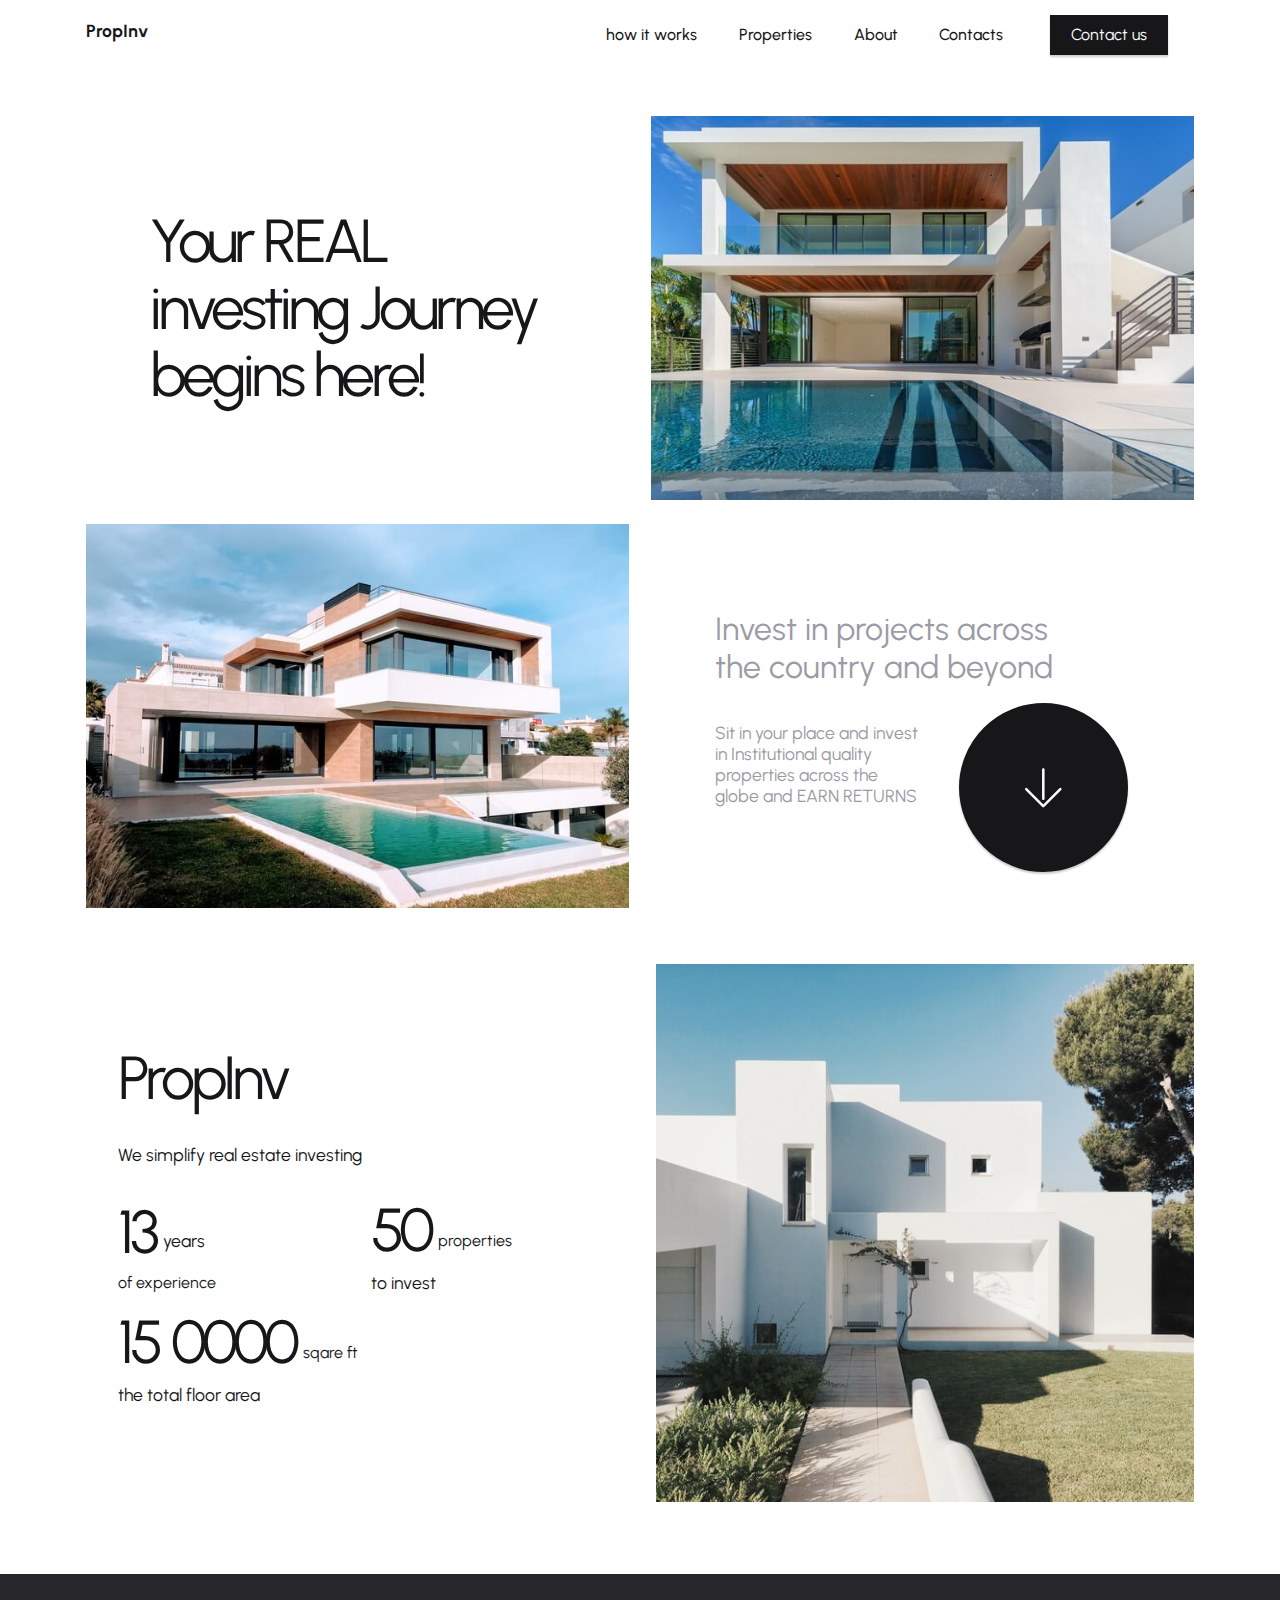
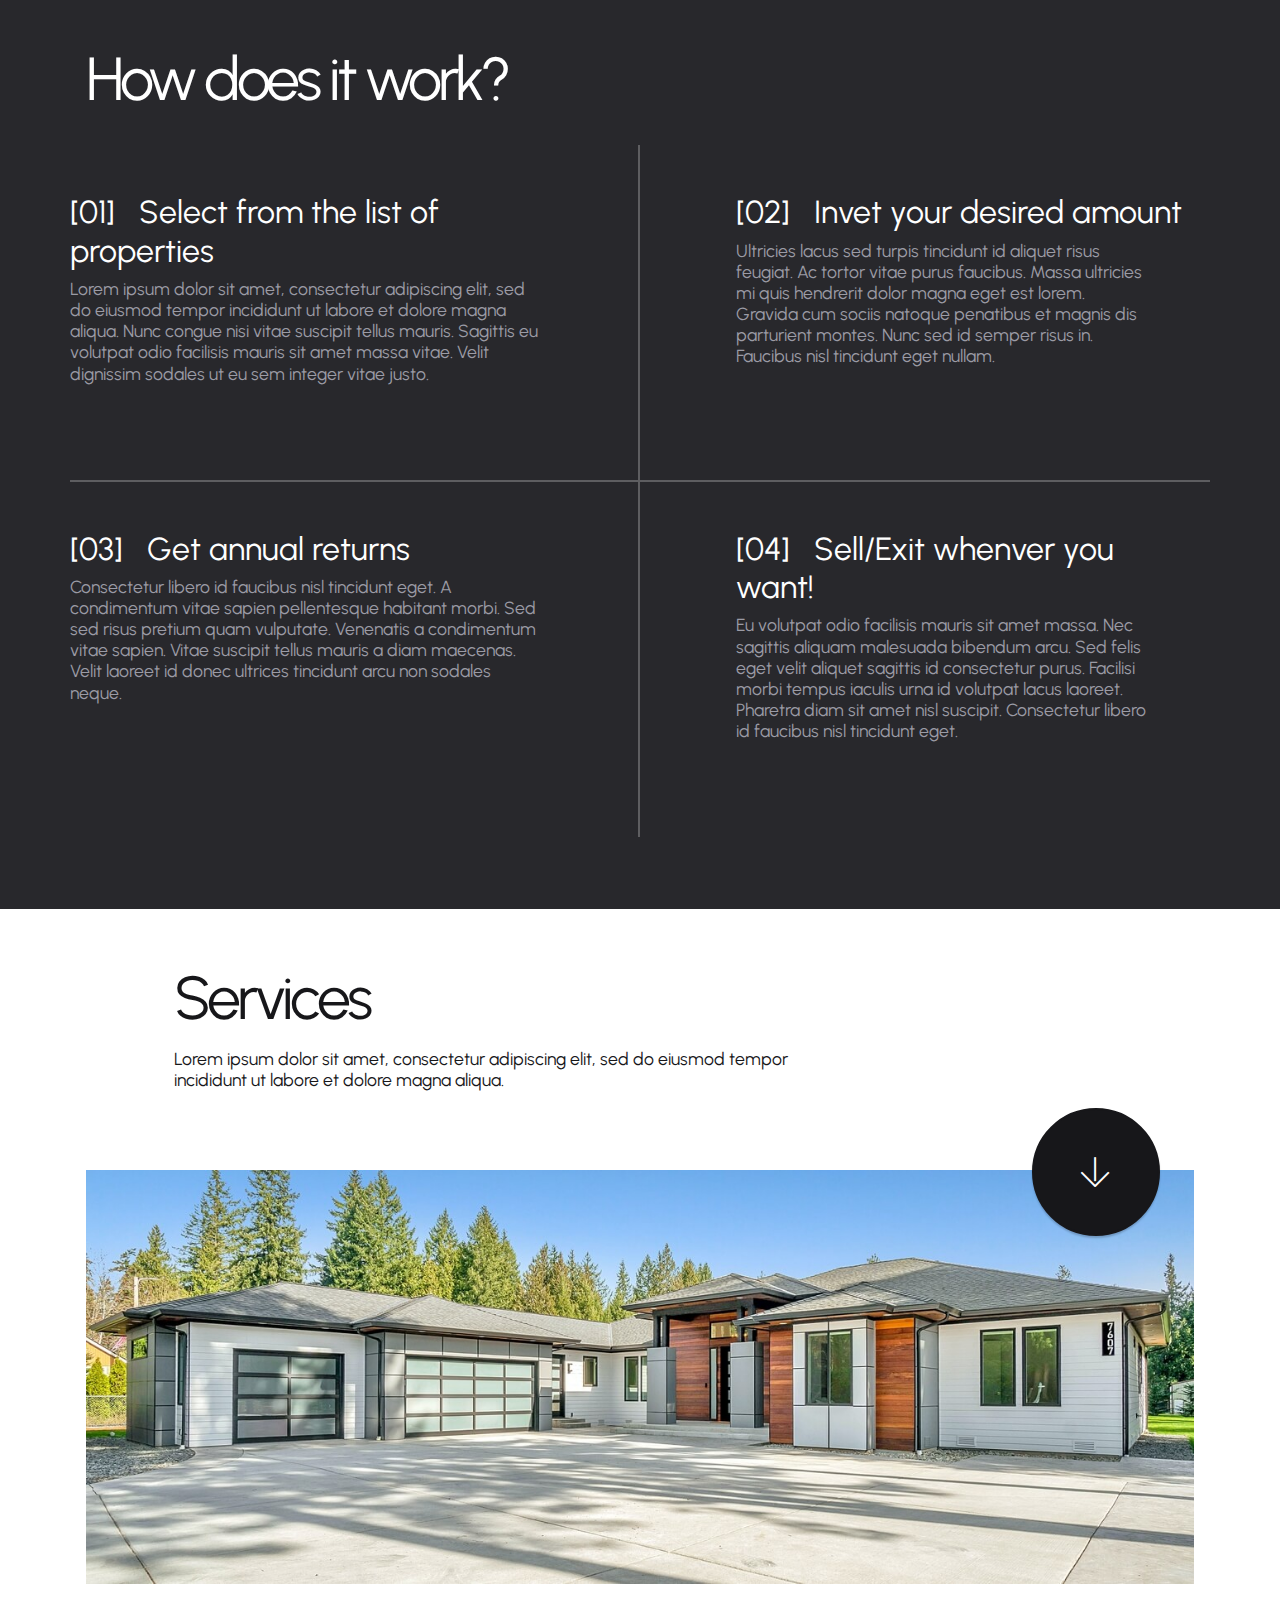
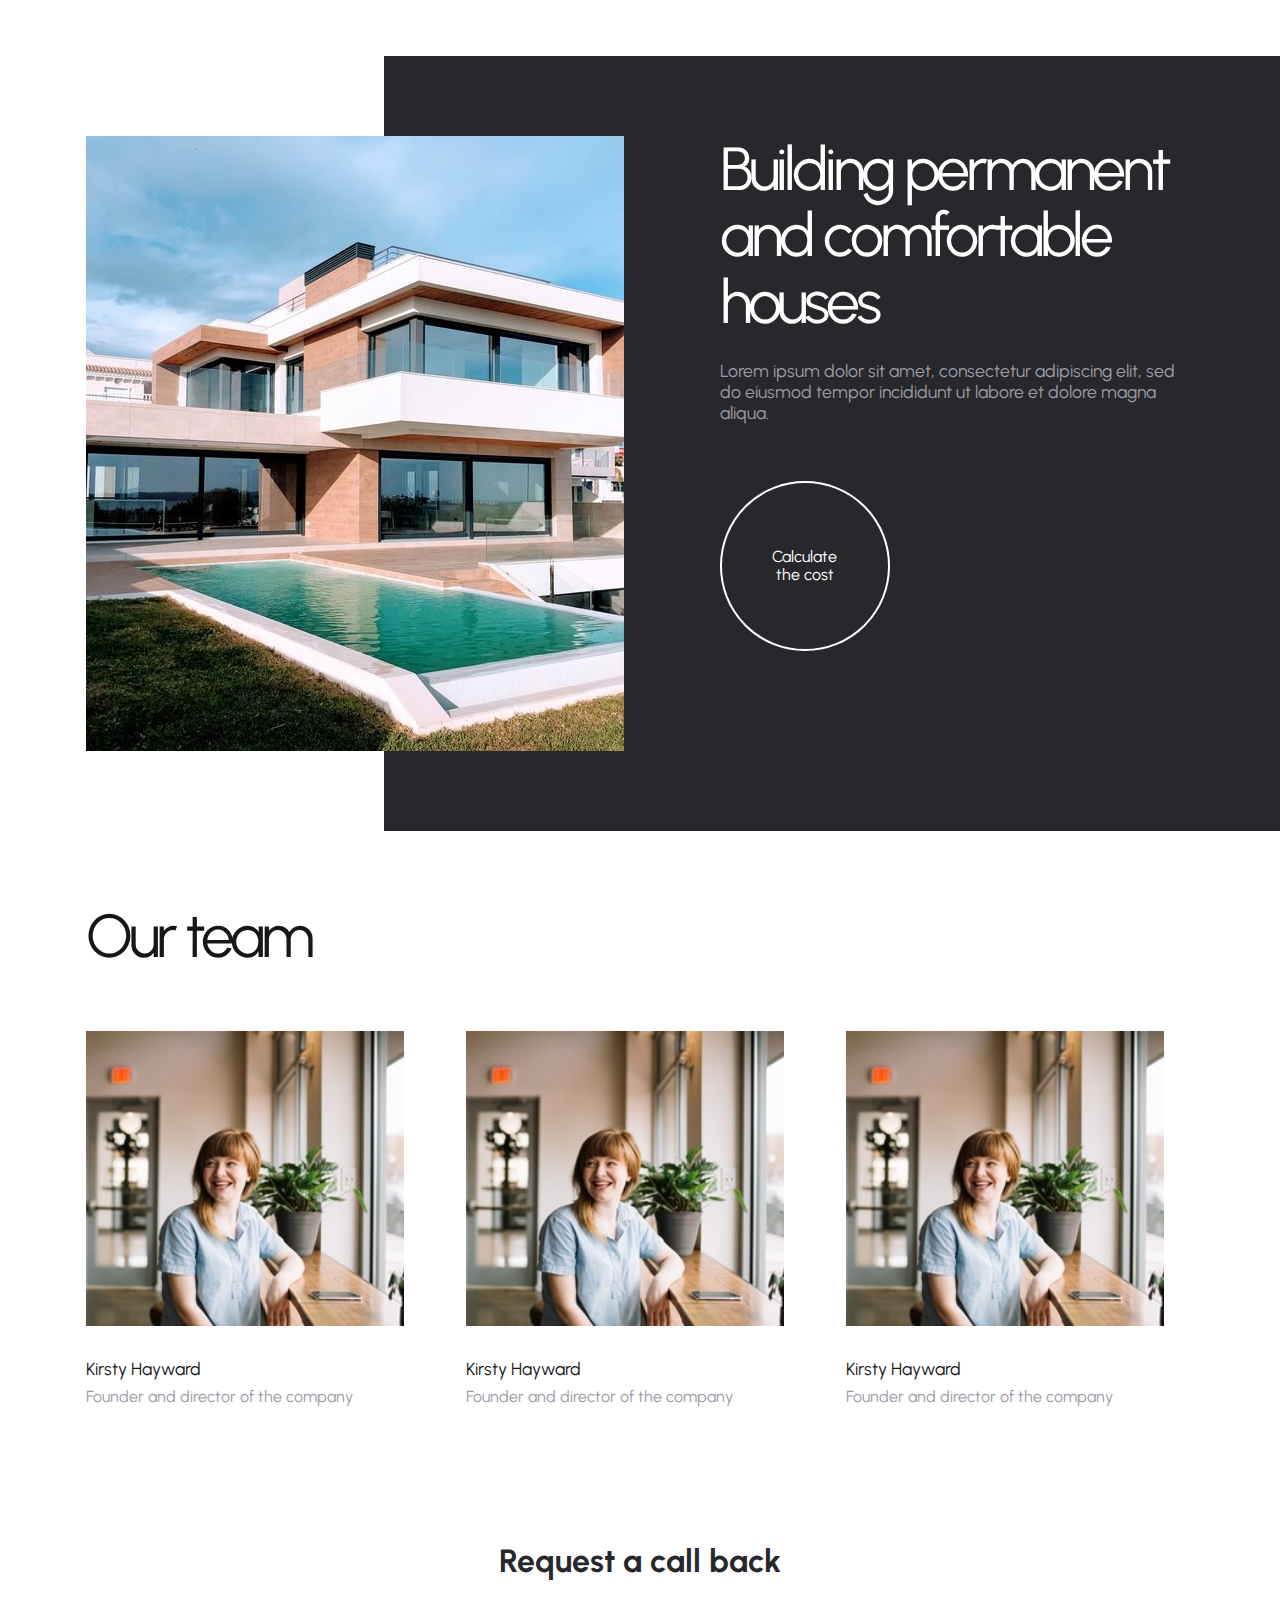
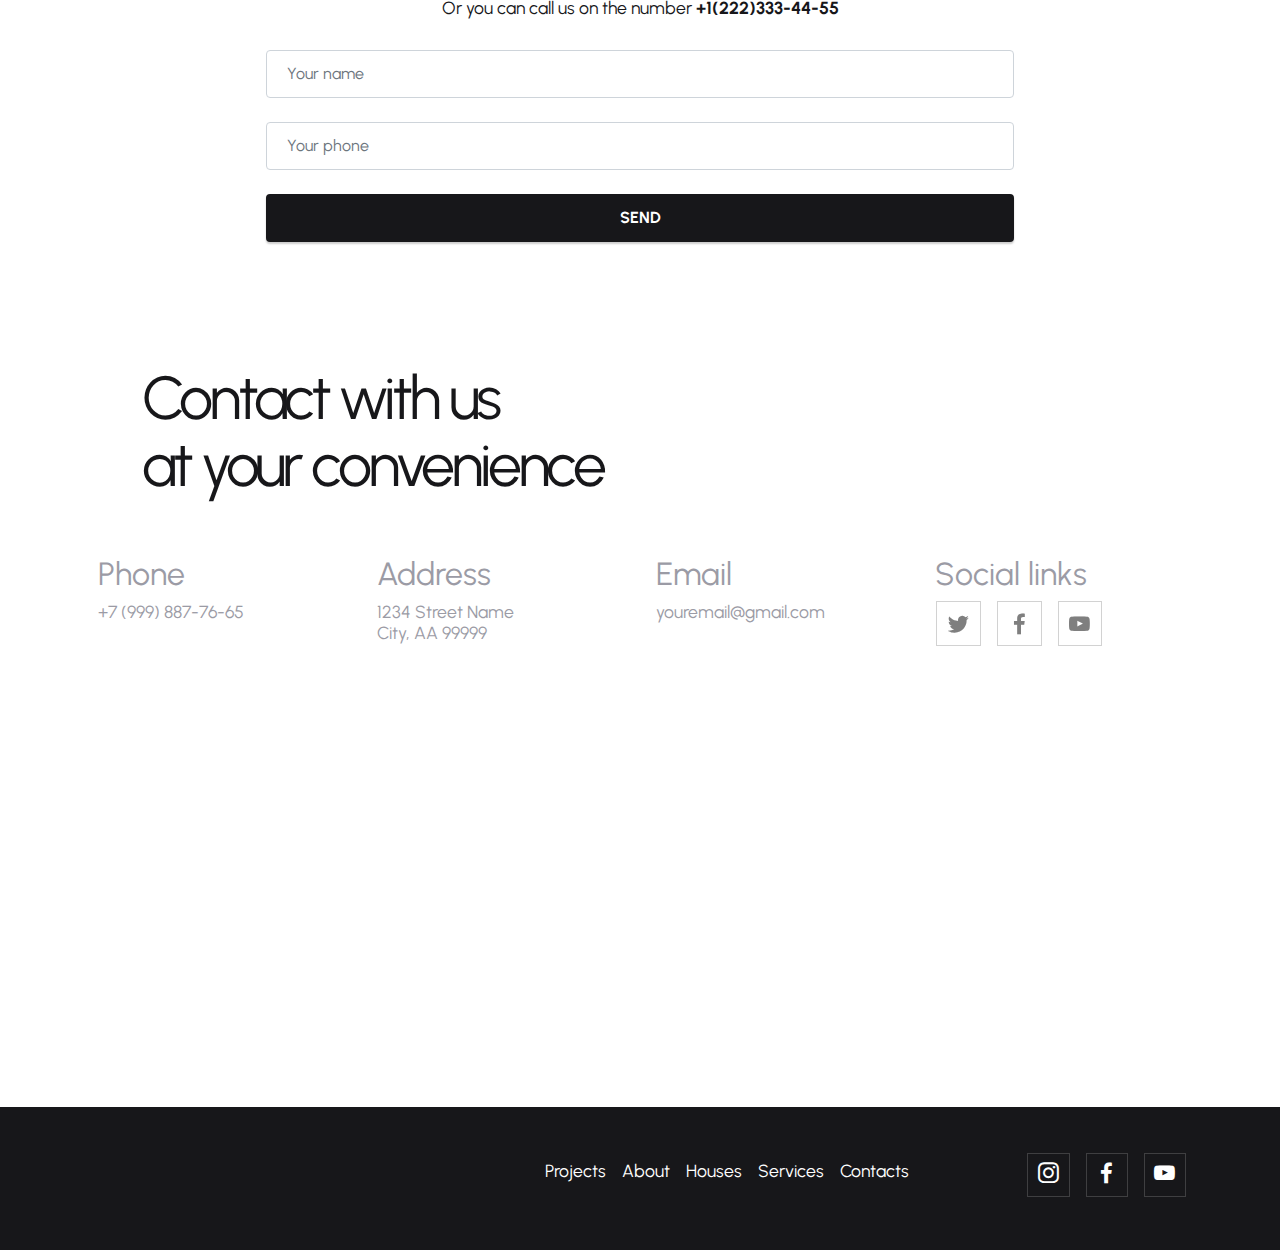
==== commit 5082e46f: "create github pages" ====
--- a/index.html
+++ b/index.html
@@ -11,8 +11,8 @@
   
   
   <title>Home</title>
+  <link rel="stylesheet" href="assets/web/assets/mobirise-icons2/mobirise2.css">
   <link rel="stylesheet" href="assets/web/assets/mobirise-icons-bold/mobirise-icons-bold.css">
-  <link rel="stylesheet" href="assets/web/assets/mobirise-icons2/mobirise2.css">
   <link rel="stylesheet" href="assets/bootstrap/css/bootstrap.min.css">
   <link rel="stylesheet" href="assets/bootstrap/css/bootstrap-grid.min.css">
   <link rel="stylesheet" href="assets/bootstrap/css/bootstrap-reboot.min.css">
@@ -35,12 +35,8 @@
     <nav class="navbar navbar-dropdown navbar-fixed-top navbar-expand-lg">
         <div class="container">
             <div class="navbar-brand">
-                <span class="navbar-logo">
-                    <a href="https://mobiri.se">
-                        <img src="assets/images/logo.png" alt="Mobirise" style="height: 3rem;">
-                    </a>
-                </span>
                 
+                <span class="navbar-caption-wrap"><a class="navbar-caption text-black display-7" href="https://mobiri.se">PropInv</a></span>
             </div>
             <button class="navbar-toggler" type="button" data-toggle="collapse" data-bs-toggle="collapse" data-target="#navbarSupportedContent" data-bs-target="#navbarSupportedContent" aria-controls="navbarNavAltMarkup" aria-expanded="false" aria-label="Toggle navigation">
                 <div class="hamburger">
@@ -51,21 +47,16 @@
                 </div>
             </button>
             <div class="collapse navbar-collapse" id="navbarSupportedContent">
-                <ul class="navbar-nav nav-dropdown" data-app-modern-menu="true"><li class="nav-item"><a class="nav-link link text-black display-4" href="https://mobiri.se">
-                            Projects</a></li>
-                    <li class="nav-item"><a class="nav-link link text-black display-4" href="https://mobiri.se">
-                            Services</a></li>
-                    <li class="nav-item"><a class="nav-link link text-black display-4" href="https://mobiri.se">Houses</a>
+                <ul class="navbar-nav nav-dropdown" data-app-modern-menu="true"><li class="nav-item"><a class="nav-link link text-black text-primary display-4" href="index.html#features1-6">how it works</a></li>
+                    <li class="nav-item"><a class="nav-link link text-black text-primary display-4" href="page1.html">Properties</a>
                     </li>
-                    <li class="nav-item"><a class="nav-link link text-black display-4" href="https://mobiri.se">About</a>
+                    <li class="nav-item"><a class="nav-link link text-black text-primary display-4" href="index.html#header1-1">About</a>
                     </li>
-                    <li class="nav-item"><a class="nav-link link text-black display-4" href="https://mobiri.se">Contacts</a>
+                    <li class="nav-item"><a class="nav-link link text-black text-primary display-4" href="index.html#contacts1-a">Contacts</a>
                     </li></ul>
                 
-                <div class="navbar-buttons mbr-section-btn collapse.show">
-                    <a class="btn btn-primary display-4" href="https://mobiri.se">
-                        Contact us</a>
-                </div>
+                <div class="navbar-buttons mbr-section-btn collapse.show"><a class="btn btn-primary display-4" href="mailto:vaithya27@gmail.com">
+                        Contact us</a></div>
             </div>
         </div>
     </nav>
@@ -97,9 +88,7 @@
                     <h3 class="mbr-section-subtitle mbr-fonts-style display-5">
                         Invest in projects across the country and beyond
                     </h3>
-                    <p class="mbr-text mbr-fonts-style display-7">
-                        Lorem ipsum dolor sit amet, consectetur adipiscing elit, sed do eiusmod tempor incididunt ut labore et dolore magna aliqua.
-                    </p>
+                    <p class="mbr-text mbr-fonts-style display-7">Sit in your place and invest in Institutional quality properties across the globe and EARN RETURNS</p>
 
                 <div>
                     <div class="icon-wrap">
@@ -125,11 +114,9 @@
             <div class="col-12 col-md">
                 <div class="text-wrapper">
                     <h1 class="mbr-section-title mbr-fonts-style mb-4 align-left display-1">
-                        Company name
-                    </h1>
+                        PropInv</h1>
                     <p class="mbr-text mbr-fonts-style align-left display-7">
-                        Lorem ipsum dolor sit amet, consectetur adipiscing elit, sed do eiusmod tempor incididunt ut labore et dolore magna aliqua.
-                    </p>
+                        We simplify real estate investing</p>
                     <div class="row justify-content-left align-content-start mt-4">
 
                         <div class="col-6">
@@ -144,16 +131,16 @@
                         <div class="col-6">
                             <div class="d-flex">
                                 <h3 class="mbr-section-title mbr-fonts-style align-left me-1 display-1">50</h3>
-                                <p class="mbr-text mbr-fonts-style align-left align-self-end align-bottom display-4">houses</p>
+                                <p class="mbr-text mbr-fonts-style align-left align-self-end align-bottom display-4">properties</p>
                             </div>
 
-                            <p class="mbr-text mbr-fonts-style align-left display-7">turnkey</p>
+                            <p class="mbr-text mbr-fonts-style align-left display-7">to invest&nbsp;</p>
                         </div>
 
                         <div class="col-12">
                             <div class="d-flex">
-                                <h3 class="mbr-section-title mbr-fonts-style align-left me-1 display-1">15 000</h3>
-                                <p class="mbr-text mbr-fonts-style align-left align-self-end align-bottom display-4">sqare meters</p>
+                                <h3 class="mbr-section-title mbr-fonts-style align-left me-1 display-1">15 0000</h3>
+                                <p class="mbr-text mbr-fonts-style align-left align-self-end align-bottom display-4">sqare ft</p>
                             </div>
 
                             <p class="mbr-text mbr-fonts-style align-left display-7">the total floor area</p>
@@ -169,198 +156,360 @@
     </div>
 </section>
 
-<section data-bs-version="5.1" class="header22 cid-tS6rUNh4J4" id="header5-3">
-
-    
-
-    
-
-    <div class="container">
-        <div class="row justify-content-center align-content-around">
-            <div class="col-12 col-md-6">
+<section data-bs-version="5.1" class="features1 cid-tS9kAqvLps" id="features1-6">
+
+    
+
+    
+    <div class="container">
+        <div class="mbr-section-head">
+            <div class="col-12">
+                <h4 class="mbr-section-title mbr-fonts-style align-left mb-0 display-1"><p>
+                    How does it work?&nbsp;&nbsp;&nbsp;&nbsp;</p></h4>
+                
+            </div>
+        </div>
+        <div class="row mt-4">
+            <div class="col-12 col-md-6 border-right col-lg-6">
+                <div class="card-wrapper mb-4">
+                    <div class="card-box align-left">
+                        <h4 class="card-title mbr-fonts-style align-left display-5">
+                            [01]&nbsp;&nbsp;&nbsp;Select from the list of properties</h4>
+                        <p class="mbr-text mbr-fonts-style mb-3 me-lg-5 display-7">
+                            Lorem ipsum dolor sit amet, consectetur adipiscing elit, sed do eiusmod tempor incididunt
+                            ut labore et dolore magna aliqua. Nunc congue nisi vitae suscipit tellus mauris. Sagittis
+                            eu volutpat odio facilisis mauris sit amet massa vitae. Velit dignissim sodales ut eu sem
+                            integer vitae justo.
+                        </p>
+                    </div>
+                </div>
+            </div>
+            <div class="col-12 col-md-6 col-lg-6">
+                <div class="card-wrapper margin-left mb-4">
+                    <div class="card-box align-left">
+                        <h4 class="card-title mbr-fonts-style align-left display-5">
+                            [02]&nbsp;&nbsp;&nbsp;Invet your desired amount</h4>
+                        <p class="mbr-text mbr-fonts-style mb-3 me-lg-5 display-7">
+                            Ultricies lacus sed turpis tincidunt id aliquet risus feugiat. Ac tortor vitae purus faucibus.
+                            Massa ultricies mi quis hendrerit dolor magna eget est lorem. Gravida cum sociis natoque penatibus
+                            et magnis dis parturient montes. Nunc sed id semper risus in. Faucibus nisl tincidunt eget nullam.
+                        </p>
+                    </div>
+                </div>
+            </div>
+            <div class="col-12 col-md-6 border-right top col-lg-6">
+                <div class="card-wrapper mb-4">
+                    <div class="card-box align-left">
+                        <h4 class="card-title mbr-fonts-style align-left display-5">
+                            [03]&nbsp;&nbsp;&nbsp;Get annual returns&nbsp;</h4>
+                        <p class="mbr-text mbr-fonts-style mb-3 me-lg-5 display-7">
+                            Consectetur libero id faucibus nisl tincidunt eget. A condimentum vitae sapien pellentesque
+                            habitant morbi. Sed sed risus pretium quam vulputate. Venenatis a condimentum vitae sapien.
+                            Vitae suscipit tellus mauris a diam maecenas. Velit laoreet id donec ultrices tincidunt arcu
+                            non sodales neque.
+                        </p>
+                    </div>
+                </div>
+            </div>
+            <div class="col-12 col-md-6 col-lg-6 top">
+                <div class="card-wrapper margin-left mb-4">
+                    <div class="card-box align-left">
+                        <h4 class="card-title mbr-fonts-style align-left display-5">
+                            [04]&nbsp;&nbsp;&nbsp;Sell/Exit whenver you want!</h4>
+                        <p class="mbr-text mbr-fonts-style mb-3 me-lg-5 display-7">
+                            Eu volutpat odio facilisis mauris sit amet massa. Nec sagittis aliquam malesuada bibendum arcu.
+                            Sed felis eget velit aliquet sagittis id consectetur purus. Facilisi morbi tempus iaculis urna
+                            id volutpat lacus laoreet. Pharetra diam sit amet nisl suscipit. Consectetur libero id faucibus
+                            nisl tincidunt eget.
+                        </p>
+                    </div>
+                </div>
+            </div>
+        </div>
+    </div>
+</section>
+
+<section data-bs-version="5.1" class="header3 cid-tS9kt9Cm88" id="header3-5">
+
+    
+
+    
+
+    <div class="container">
+        <div class="row justify-content-center align-items-center mb-4">
+            <div class="col-12 col-md">
                 <div class="text-wrapper">
-                    <h1 class="mbr-section-title mbr-fonts-style mb-4 align-left display-1">
-                        House name
-                    </h1>
-                    <p class="mbr-text mbr-fonts-style align-left display-7">
-                        Lorem ipsum dolor sit amet, consectetur adipiscing elit, sed do eiusmod tempor incididunt ut labore et dolore magna aliqua.
-                        Commodo viverra maecenas accumsan lacus vel facilisis.
-                    </p>
-                    <div class="row justify-content-left align-content-start mt-4">
-
-                        <div class="col-6">
-                            <div class="d-flex">
-                                <h3 class="mbr-section-title mbr-fonts-style align-left me-1 display-1">8x8</h3>
-                                <p class="mbr-text mbr-fonts-style align-left align-self-end align-bottom display-7">m</p>
+                    <h1 class="mbr-section-title mbr-fonts-style mb-3 display-1">
+                        Services</h1>
+                    <p class="mbr-text mbr-fonts-style col-12 col-md-8 display-7">Lorem ipsum dolor sit amet, consectetur
+                        adipiscing elit, sed do eiusmod tempor incididunt ut labore et dolore magna aliqua.</p>
+                </div>
+            </div>
+        </div>
+        <div class="row position-relative">
+            <div class="col-12 image-wrapper position-relative">
+                <img src="assets/images/house-background2.jpg" alt="Mobirise">
+                <div class="mt-3">
+                    <div class="icon-wrap">
+                        <a href="#" class="btn btn-primary item-btn" target="_blank">
+                            <span class="mbrib-down mbr-iconfont mbr-iconfont-btn" style="font-size: 30px;"></span>
+                        </a>
+                    </div>
+                </div>
+            </div>
+        </div>
+    </div>
+</section>
+
+<section data-bs-version="5.1" class="features3 cid-tS9kEppkdo" id="features3-8">
+    
+
+    
+
+    <div class="bg-wrapper"></div>
+
+    <div class="container">
+        <div class="content-wrapper row justify-content-center">
+            <div class="image-wrapper col-12 col-md-6">
+                <img src="assets/images/house-650-615.jpg" alt="Mobirise">
+            </div>
+            <div class="text-wrapper col-12 col-md-6">
+                <h4 class="card-title mbr-fonts-style mb-3 mb-md-4 display-1">
+                    Building permanent and comfortable houses
+                </h4>
+                <p class="mbr-text mbr-fonts-style mb-md-5 display-7">
+                    Lorem ipsum dolor sit amet, consectetur adipiscing elit, sed do eiusmod tempor incididunt ut labore et dolore magna aliqua.</p>
+                <div class="mbr-section-btn"><a href="" class="btn btn-white-outline item-btn rounded-circle display-4" target="_blank">
+                        <span>Calculate<br>the cost</span>
+                    </a></div>
+            </div>
+        </div>
+    </div>
+</section>
+
+<section data-bs-version="5.1" class="team1 cid-tS9sN1zlcZ" id="team1-9">
+    
+
+    
+    <div class="container">
+        <div class="row justify-content-center">
+            <div class="col-12">
+                <h1 class="mbr-section-title mbr-fonts-style align-left mb-4 display-1">
+                    Our team
+                </h1>
+                
+            </div>
+            <div class="col-sm-6 col-lg-4">
+                <div class="card-wrap">
+                    <div class="image-wrap">
+                        <img src="assets/images/team.jpg">
+                    </div>
+                    <div class="content-wrap p-0">
+                        <h5 class="mbr-section-title card-title mbr-fonts-style align-left m-0 display-7">
+                            Kirsty Hayward
+                        </h5>
+                        <h6 class="card-subtitle mbr-fonts-style mb-3 occupation display-7">
+                                Founder and director of the company
+                            </h6>
+                    </div>
+                </div>
+            </div>
+
+            <div class="col-sm-6 col-lg-4">
+                <div class="card-wrap">
+                    <div class="image-wrap">
+                        <img src="assets/images/team.jpg">
+                    </div>
+                    <div class="content-wrap p-0">
+                        <h5 class="mbr-section-title card-title mbr-fonts-style align-left m-0 display-7">
+                            Kirsty Hayward
+                        </h5>
+                        <h6 class="card-subtitle mbr-fonts-style mb-3 occupation display-7">
+                            Founder and director of the company
+                        </h6>
+                    </div>
+                </div>
+            </div>
+
+            <div class="col-sm-6 col-lg-4">
+                <div class="card-wrap">
+                    <div class="image-wrap">
+                        <img src="assets/images/team.jpg">
+                    </div>
+                    <div class="content-wrap p-0">
+                        <h5 class="mbr-section-title card-title mbr-fonts-style align-left m-0 display-7">
+                            Kirsty Hayward
+                        </h5>
+                        <h6 class="card-subtitle mbr-fonts-style mb-3 occupation display-7">
+                            Founder and director of the company
+                        </h6>
+                    </div>
+                </div>
+            </div>
+
+            
+        </div>
+    </div>
+</section>
+
+<section data-bs-version="5.1" class="form3 cid-tS9sT0HVln" id="form3-b">
+    
+    
+    <div class="container">
+        <div class="mbr-section-head">
+            <h3 class="mbr-section-title mbr-fonts-style align-center mb-3 display-5">
+                <strong>Request a call back</strong>
+            </h3>
+            <h4 class="mbr-section-subtitle mbr-fonts-style align-center mb-0 mt-2 display-7">
+                Or you can call us on the number <strong>+1(222)333-44-55</strong>
+            </h4>
+        </div>
+        <div class="row justify-content-center mt-4">
+            <div class="col-lg-8 mx-auto mbr-form" data-form-type="formoid">
+                <form action="https://mobirise.eu/" method="POST" class="mbr-form form-with-styler mx-auto" data-form-title="Form Name"><input type="hidden" name="email" data-form-email="true" value="Ym3Q4S6FN94xvBm5edQqFNZZPs69luLJ7eGuXw2AO4ouFEb8mICaTq75EJeZiSnJU2vbLmThNEzflHKTC3Q4glRRRgEeqYUd/YAFRIBH2S0uPK8EYzXCDDVMc2wK6BND.FtuRnkKnULZcrWKStDUvtE8mg3Dqxuk4JkI4bFltAHBsZeBMRGrJ6bbWqDAsa/8b6Qkd+PpjNgqQPFMDerIGZxWPvOw3SoTM/v/7VF6ESllZ3DdZIZW+17Owt3xaT8Lu">
+                    <div class="row">
+                        <div hidden="hidden" data-form-alert="" class="alert alert-success col-12">Thanks for filling out the form!</div>
+                        <div hidden="hidden" data-form-alert-danger="" class="alert alert-danger col-12">Oops...! some problem!</div>
+                    </div>
+                    <div class="dragArea row">
+                        <div class="col-12 form-group mb-3" data-for="name">
+                            <input type="text" name="name" placeholder="Your name" data-form-field="name" class="form-control mb-2" value="" id="name-form3-b">
+                        </div>
+                        <div class="col-12 form-group mb-3" data-for="email">
+                            <input type="tel" name="tel" placeholder="Your phone" data-form-field="tel" class="form-control mb-2" value="" id="tel-form3-b">
+                        </div>
+                        <div class="col-12 mbr-section-btn align-center">
+                            <button type="submit" class="btn btn-primary display-4"><strong>SEND</strong></button>
+                        </div>
+                    </div>
+                </form>
+            </div>
+        </div>
+    </div>
+</section>
+
+<section data-bs-version="5.1" class="contacts1 cid-tS9sQAxRj0" id="contacts1-a">
+
+    
+
+    
+
+        <div class="container">
+            <!-- <div class="mbr-section-head row ms-4" mbr-if="showTitle">
+
+            </div> -->
+            <div class="row content mbr-secondary mb-5 justify-content-center">
+                <div class="row">
+                    <div class="mbr-section-head ms-md-5 mb-md-5">
+                        <h4 class="mbr-section-title mbr-fonts-style align-md-left col-12 col-lg-11 display-1">
+                        Contact with us<br>at your convenience</h4>
+                    </div>
+                </div>
+                <div class="row justify-content-start">
+                    <div class="col-12 col-md-3 mbr-fonts-style display-7">
+                        <h5 class="mbr-section-subtitle mbr-fonts-style display-5">Phone</h5>
+                        <p class="mbr-text mbr-fonts-style display-7">
+                            +7 (999) 887-76-65
+                        </p>
+                    </div>
+                    <div class="col-12 col-md-3 mbr-fonts-style display-7">
+                        <h5 class="mbr-section-subtitle mbr-fonts-style display-5">Address</h5>
+                        <p class="mbr-text mbr-fonts-style display-7">
+                            1234 Street Name <br>
+                            City, AA 99999
+                        </p>
+                    </div>
+                    <div class="col-12 col-md-3 mbr-fonts-style display-7">
+                        <h5 class="mbr-section-subtitle mbr-fonts-style display-5">Email</h5>
+                        <p class="mbr-text mbr-fonts-style display-7">
+                            youremail@gmail.com
+                        </p>
+                    </div>
+                    <div class="col-12 col-md-3 mbr-fonts-style display-7">
+                        <div class="col-12 mbr-fonts-style display-7">
+                            <h5 class="mbr-section-subtitle mbr-fonts-style mb-2 display-5">Social links</h5>
+                            <div class="social-list col-12 col-md-10">
+                                <div class="soc-item">
+                                    <a href="https://twitter.com/mobirise" target="_blank">
+                                        <span class="socicon-twitter socicon mbr-iconfont mbr-iconfont-social"></span>
+                                    </a>
+                                </div>
+                                <div class="soc-item">
+                                    <a href="https://www.facebook.com/pages/Mobirise/1616226671953247" target="_blank">
+                                        <span class="socicon-facebook socicon mbr-iconfont mbr-iconfont-social"></span>
+                                    </a>
+                                </div>
+                                <div class="soc-item">
+                                    <a href="https://www.youtube.com/c/mobirise" target="_blank">
+                                        <span class="socicon-youtube socicon mbr-iconfont mbr-iconfont-social"></span>
+                                    </a>
+                                </div>
+                                
+                                
+                                
                             </div>
-
-                            <p class="mbr-text mbr-fonts-style align-left display-4">Size</p>
-                        </div>
-
-                        <div class="col-6">
-                            <div class="d-flex">
-                                <h3 class="mbr-section-title mbr-fonts-style align-left me-1 display-1">1.5</h3>
-                                <p class="mbr-text mbr-fonts-style align-left align-self-end align-bottom display-4">houses</p>
-                            </div>
-
-                            <p class="mbr-text mbr-fonts-style align-left display-7">Floors</p>
-                        </div>
-
-                        <div class="col-6">
-                            <div class="d-flex">
-                                <h3 class="mbr-section-title mbr-fonts-style align-left me-1 display-1">111.86</h3>
-                                <p class="mbr-text mbr-fonts-style align-left align-self-end align-bottom display-4">sqm</p>
-                            </div>
-
-                            <p class="mbr-text mbr-fonts-style align-left display-7">House area</p>
-                        </div>
-
-                        <div class="col-6">
-                            <div class="d-flex">
-                                <h3 class="mbr-section-title mbr-fonts-style align-left me-1 display-1">16.67</h3>
-                                <p class="mbr-text mbr-fonts-style align-left align-self-end align-bottom display-4">sqm</p>
-                            </div>
-
-                            <p class="mbr-text mbr-fonts-style align-left display-7">Land area</p>
-                        </div>
-
-                    </div>
-                </div>
-            </div>
-            <div class="col-12 col-md-6">
-                <div class="row justify-content-center">
-                    <div class="col-12 col-md-">
-                        <div class="carousel slide" id="tS9k5dVmPg" data-interval="5000" data-bs-interval="5000">
-                            
-                            <ol class="carousel-indicators">
-                                <li data-slide-to="0" data-bs-slide-to="0" class="active" data-target="#tS9k5dVmPg" data-bs-target="#tS9k5dVmPg"></li>
-                                <li data-slide-to="1" data-bs-slide-to="1" data-target="#tS9k5dVmPg" data-bs-target="#tS9k5dVmPg"></li>
-                                <li data-slide-to="2" data-bs-slide-to="2" data-target="#tS9k5dVmPg" data-bs-target="#tS9k5dVmPg"></li>
-                                <li data-slide-to="3" data-bs-slide-to="3" data-target="#tS9k5dVmPg" data-bs-target="#tS9k5dVmPg"></li>
-                                <li data-slide-to="4" data-bs-slide-to="4" data-target="#tS9k5dVmPg" data-bs-target="#tS9k5dVmPg"></li>
-                                <li data-slide-to="5" data-bs-slide-to="5" data-target="#tS9k5dVmPg" data-bs-target="#tS9k5dVmPg"></li>
-                            </ol>
-                            <div class="carousel-inner">
-                                <div class="carousel-item slider-image item active">
-                                    <div class="item-wrapper">
-                                        <img class="d-block w-100" src="assets/images/basement1-1000.jpg">
-                                    </div>
-                                </div>
-                                <div class="carousel-item slider-image item">
-                                    <div class="item-wrapper">
-                                        <img class="d-block w-100" src="assets/images/frame1-1000.jpg">
-                                    </div>
-                                </div>
-                                <div class="carousel-item slider-image item">
-                                    <div class="item-wrapper">
-                                        <img class="d-block w-100" src="assets/images/frame2-1000.jpg">
-                                    </div>
-                                </div>
-                                <div class="carousel-item slider-image item">
-                                    <div class="item-wrapper">
-                                        <img class="d-block w-100" src="assets/images/plan1-1000.jpg">
-                                    </div>
-                                </div>
-                                <div class="carousel-item slider-image item">
-                                    <div class="item-wrapper">
-                                        <img class="d-block w-100" src="assets/images/plan2-1000.jpg">
-                                    </div>
-                                </div>
-                                <div class="carousel-item slider-image item">
-                                    <div class="item-wrapper">
-                                        <img class="d-block w-100" src="assets/images/basement1-1000.jpg">
-                                    </div>
-                                </div>
-                            </div>
-                            <a class="carousel-control carousel-control-prev" role="button" data-slide="prev" data-bs-slide="prev" href="#tS9k5dVmPg">
-                                <span class="mobi-mbri mobi-mbri-arrow-prev" aria-hidden="true"></span>
-                                <span class="sr-only visually-hidden">Previous</span>
-                            </a>
-                            <a class="carousel-control carousel-control-next" role="button" data-slide="next" data-bs-slide="next" href="#tS9k5dVmPg">
-                                <span class="mobi-mbri mobi-mbri-arrow-next" aria-hidden="true"></span>
-                                <span class="sr-only visually-hidden">Next</span>
-                            </a>
-                        </div>
-                    </div>
-                </div>
-            </div>
-        </div>
-    </div>
-</section>
-
-<section data-bs-version="5.1" class="gallery3 cid-tS6s0x43vt" id="gallery3-4">
-    
-    
-    <div class="container">
-        <div class="content mx-md-5">
-            <div class="mbr-section-head">
-                <h4 class="mbr-section-title mbr-fonts-style align-left mb-0 display-1">Our other houses</h4>
-                
-            </div>
-            <div class="row mt-4 justify-content-center">
-                <div class="item features-image сol-12 col-md-6 col-lg-4">
-                    <div class="item-wrapper">
-                        <div class="item-img">
-                            <img src="assets/images/house1.jpg">
-                        </div>
-                        <div class="item-content">
-                            <h5 class="item-title mbr-fonts-style mt-3 mb-md-3 display-5">House name</h5>
-                            <p class="mbr-text mbr-fonts-style mt-1 me-3 pb-2 display-7">
-                                Describe your house in more detail here
-                            </p>
-                        </div>
-                        <div class="mbr-section-btn item-footer">
-                            <div class="icon-wrap">
-                                <a href="" class="btn btn-primary item-btn display-7" target="_blank">
-                                    <span class="mbrib-up mbr-iconfont mbr-iconfont-btn" style="font-size: 30px;"></span>
-                                </a>
-                            </div>
-                        </div>
-                    </div>
-                </div>
-                <div class="item features-image сol-12 col-md-6 col-lg-4">
-                    <div class="item-wrapper">
-                        <div class="item-img">
-                            <img src="assets/images/house2.jpg">
-                        </div>
-                        <div class="item-content">
-                            <h5 class="item-title mbr-fonts-style mt-3 mb-md-3 display-5">House name</h5>
-                            <p class="mbr-text mbr-fonts-style mt-1 me-3 pb-2 display-7">Describe your house in more detail here</p>
-                        </div>
-                        <div class="mbr-section-btn item-footer">
-                            <div class="icon-wrap">
-                                <a href="" class="btn btn-primary item-btn display-7" target="_blank">
-                                    <span class="mbrib-up mbr-iconfont mbr-iconfont-btn" style="font-size: 30px;"></span>
-                                </a>
-                            </div>
-                        </div>
-                    </div>
-                </div>
-                <div class="item features-image сol-12 col-md-6 col-lg-4">
-                    <div class="item-wrapper">
-                        <div class="item-img">
-                            <img src="assets/images/house1.jpg">
-                        </div>
-                        <div class="item-content">
-                            <h5 class="item-title mbr-fonts-style mt-3 mb-md-3 display-5">House name</h5>
-                            <p class="mbr-text mbr-fonts-style mt-1 me-3 pb-2 display-7">
-                                Describe your house in more detail here
-                            </p>
-                        </div>
-                        <div class="mbr-section-btn item-footer">
-                            <div class="icon-wrap">
-                                <a href="" class="btn btn-primary item-btn display-7" target="_blank">
-                                    <span class="mbrib-up mbr-iconfont mbr-iconfont-btn" style="font-size: 30px;"></span>
-                                </a>
-                            </div>
-                        </div>
-                    </div>
-                </div>
-                
-                
-                
-            </div>
-        </div>
+                    </div>
+                </div>
+            </div>
+        </div>
+        <div class="row">
+            <div class="col-12">
+                <div class="google-map"><iframe frameborder="0" style="border:0" src="https://www.google.com/maps/embed?pb=!1m14!1m8!1m3!1d6045.3003145248895!2d-73.9884657!3d40.7477229!3m2!1i1024!2i768!4f13.1!3m3!1m2!1s0x89c259a9ac1f1b85%3A0x7e33d1c0e7af3be4!2zMzUwIDV0aCBBdmUsIE5ldyBZb3JrLCBOWSAxMDExOCwg0KHQqNCQ!5e0!3m2!1sru!2sru!4v1689597362021!5m2!1sru!2sru" allowfullscreen=""></iframe></div>
+            </div>
+        </div>
+        
+    </div>
+</section>
+
+<section data-bs-version="5.1" class="footer1 cid-tS9wez25qR" once="footers" id="footer1-p">
+
+    
+
+    
+
+    <div class="container">
+
+        <div class="media-container-row align-items-center">
+            <div class="col-2">
+                <div class="media-wrap align-center">
+                    
+                </div>
+            </div>
+            <div class="col-12 col-sm-10 col-md-7">
+                <p class="mbr-text links mbr-fonts-style d-flex flex-wrap display-7">
+                    <a href="#" class="text-white link">Projects</a>
+                    <a href="#" class="text-white link">About</a>
+                    <a href="#" class="text-white link">Houses</a>
+                    <a href="#" class="text-white link">Services</a>
+                    <a href="#" class="text-white link">Contacts</a>
+                </p>
+            </div>
+            <div class="col-12 col-sm-12 col-md-3">
+                <div class="social-list align-left">
+                    <div class="soc-item">
+                        <a href="https://instagram.com/mobirise" target="_blank">
+                            <span class="socicon-instagram socicon mbr-iconfont mbr-iconfont-social"></span>
+                        </a>
+                    </div>
+                    <div class="soc-item">
+                        <a href="https://www.facebook.com/pages/Mobirise/1616226671953247" target="_blank">
+                            <span class="socicon-facebook socicon mbr-iconfont mbr-iconfont-social"></span>
+                        </a>
+                    </div>
+                    <div class="soc-item">
+                        <a href="https://www.youtube.com/c/mobirise" target="_blank">
+                            <span class="socicon-youtube socicon mbr-iconfont mbr-iconfont-social"></span>
+                        </a>
+                    </div>
+                    
+                    
+                    
+                </div>
+            </div>
+        </div>
+        
+        
+
     </div>
 </section>
 
@@ -370,6 +519,7 @@
   <script src="assets/ytplayer/index.js"></script>
   <script src="assets/dropdown/js/navbar-dropdown.js"></script>
   <script src="assets/theme/js/script.js"></script>
+  <script src="assets/formoid/formoid.min.js"></script>
   
   
   
--- a/assets/mobirise/css/mbr-additional.css
+++ b/assets/mobirise/css/mbr-additional.css
@@ -651,11 +651,6 @@
 .cid-tS6pGSy2xT .navbar.collapsed.opened .dropdown-menu {
   top: 0;
 }
-@media (min-width: 992px) {
-  .cid-tS6pGSy2xT .navbar.collapsed.opened:not(.navbar-short) .navbar-collapse {
-    max-height: calc(98.5vh - 3rem);
-  }
-}
 .cid-tS6pGSy2xT .navbar.collapsed .dropdown-menu .dropdown-submenu {
   left: 0 !important;
 }
@@ -1014,52 +1009,1677 @@
     letter-spacing: -1px;
   }
 }
-.cid-tS6rUNh4J4 {
+.cid-tS9kAqvLps {
+  padding-top: 4.5rem;
+  padding-bottom: 4.5rem;
+  background-color: #28282c;
+}
+@media (max-width: 767px) {
+  .cid-tS9kAqvLps .card-wrapper {
+    margin: 0;
+    padding: 0;
+  }
+}
+.cid-tS9kAqvLps .mbr-section-title,
+.cid-tS9kAqvLps .mbr-section-subtitle {
+  color: #ffffff;
+}
+.cid-tS9kAqvLps .card-title,
+.cid-tS9kAqvLps .card-box {
+  color: #ffffff;
+}
+.cid-tS9kAqvLps .mbr-text {
+  color: #9b9ba5;
+}
+@media (max-width: 600px) {
+  .cid-tS9kAqvLps .mbr-section-title {
+    letter-spacing: -1px;
+  }
+}
+@media (min-width: 768px) {
+  .cid-tS9kAqvLps .border-right {
+    border-right: 2px solid rgba(255, 255, 255, 0.25);
+  }
+  .cid-tS9kAqvLps .top {
+    border-top: 2px solid rgba(255, 255, 255, 0.25);
+  }
+  .cid-tS9kAqvLps .margin-left {
+    margin-left: 5rem;
+    padding: 3rem 0;
+  }
+}
+@media (min-width: 768px) and (min-width: 768px) {
+  .cid-tS9kAqvLps .border-right {
+    padding: 3rem 3rem 3rem 0;
+  }
+}
+.cid-tS9kt9Cm88 {
   padding-top: 3.5rem;
+  padding-bottom: 3.5rem;
+  background-color: #ffffff;
+}
+@media (max-width: 991px) {
+  .cid-tS9kt9Cm88 .image-wrapper {
+    margin-bottom: 2rem;
+  }
+}
+.cid-tS9kt9Cm88 .image-wrapper img {
+  width: 100%;
+  object-fit: cover;
+}
+@media (min-width: 992px) {
+  .cid-tS9kt9Cm88 .text-wrapper {
+    padding: 0 5.5rem;
+    margin-bottom: 3rem;
+  }
+}
+@media (max-width: 768px) {
+  .cid-tS9kt9Cm88 .text-wrapper {
+    margin-bottom: 0;
+  }
+}
+.cid-tS9kt9Cm88 .item-btn {
+  width: 8rem;
+  height: 8rem;
+  border-radius: 50%;
+  position: absolute;
+  top: -4.5rem;
+  right: 2.5rem;
+}
+@media (max-width: 992px) {
+  .cid-tS9kt9Cm88 .item-btn {
+    width: 6rem;
+    height: 6rem;
+    top: -3.5rem;
+    right: 2rem;
+  }
+}
+@media (max-width: 768px) {
+  .cid-tS9kt9Cm88 .item-btn {
+    width: 4rem;
+    height: 4rem;
+    top: -2.5rem;
+    right: 1.5rem;
+  }
+}
+.cid-tS9kt9Cm88 .icon-wrap span {
+  margin: 0;
+}
+@media (max-width: 768px) {
+  .cid-tS9kt9Cm88 .icon-wrap span {
+    transform: scale(0.6);
+  }
+}
+@media (max-width: 600px) {
+  .cid-tS9kt9Cm88 .mbr-section-title {
+    letter-spacing: -1px;
+  }
+}
+.cid-tS9kEppkdo {
+  padding-top: 5rem;
+  padding-bottom: 5rem;
+  position: relative;
+  background-color: #28282c;
+}
+.cid-tS9kEppkdo .bg-wrapper {
+  position: absolute;
+  left: 0;
+  top: 0;
+  background-color: #ffffff;
+  height: 100%;
+  width: 30%;
+}
+.cid-tS9kEppkdo .card-title {
+  color: #ffffff;
+}
+.cid-tS9kEppkdo .mbr-text,
+.cid-tS9kEppkdo .mbr-section-btn {
+  color: #9b9ba5;
+}
+@media (min-width: 992px) {
+  .cid-tS9kEppkdo .text-wrapper {
+    padding-left: 5rem;
+  }
+  .cid-tS9kEppkdo .image-wrapper img {
+    width: 650px;
+    height: 615px;
+    object-fit: cover;
+  }
+  .cid-tS9kEppkdo .item-btn {
+    width: 10.6rem;
+    height: 10.6rem;
+  }
+  .cid-tS9kEppkdo .item-btn:hover {
+    color: #ffffff;
+  }
+}
+@media (max-width: 991px) and (min-width: 768px) {
+  .cid-tS9kEppkdo .text-wrapper {
+    padding-left: 2rem;
+    position: relative;
+  }
+  .cid-tS9kEppkdo .image-wrapper {
+    margin-bottom: 2rem;
+  }
+  .cid-tS9kEppkdo .item-btn {
+    width: 7rem;
+    height: 7rem;
+  }
+}
+@media (max-width: 767px) {
+  .cid-tS9kEppkdo .bg-wrapper {
+    display: none;
+  }
+  .cid-tS9kEppkdo .text-wrapper {
+    text-align: center;
+  }
+  .cid-tS9kEppkdo .image-wrapper {
+    margin-bottom: 2rem;
+  }
+  .cid-tS9kEppkdo .item-btn {
+    width: 7rem;
+    height: 7rem;
+    position: static;
+  }
+}
+.cid-tS9kEppkdo .image-wrapper img {
+  width: 100%;
+  object-fit: cover;
+}
+@media (max-width: 600px) {
+  .cid-tS9kEppkdo .card-title {
+    letter-spacing: -1px;
+  }
+}
+.cid-tS9sN1zlcZ {
+  padding-top: 4.5rem;
   padding-bottom: 4.5rem;
+  background: #ffffff;
+}
+.cid-tS9sN1zlcZ .team-card {
+  margin-bottom: 2rem;
+  transition: all 0.3s;
+}
+.cid-tS9sN1zlcZ .team-card:hover {
+  transform: translateY(-10px);
+}
+.cid-tS9sN1zlcZ .card-wrap {
+  border-radius: 4px;
+}
+@media (max-width: 991px) {
+  .cid-tS9sN1zlcZ .card-wrap {
+    margin-bottom: 2rem;
+  }
+}
+.cid-tS9sN1zlcZ .card-wrap .image-wrap {
+  background: #ffffff;
+  padding-top: 30px;
+  padding-right: 30px;
+}
+.cid-tS9sN1zlcZ .card-wrap .image-wrap img {
+  width: 100%;
+}
+@media (min-width: 768px) {
+  .cid-tS9sN1zlcZ .card-wrap .content-wrap {
+    padding: 2rem;
+    margin-top: 2rem;
+  }
+}
+@media (max-width: 767px) {
+  .cid-tS9sN1zlcZ .card-wrap .content-wrap {
+    padding: 1rem;
+    margin-top: 1rem;
+    margin-bottom: 3rem;
+  }
+}
+.cid-tS9sN1zlcZ .occupation {
+  font-size: 1rem;
+  margin-top: 0.5rem;
+  color: #9b9ba5;
+}
+@media (max-width: 600px) {
+  .cid-tS9sN1zlcZ .mbr-section-title {
+    letter-spacing: -1px;
+  }
+}
+.cid-tS9sT0HVln {
+  padding-top: 3rem;
+  padding-bottom: 3rem;
   background-color: #ffffff;
 }
-.cid-tS6rUNh4J4 .row {
+.cid-tS9sT0HVln .mbr-overlay {
+  background-color: #ffffff;
+  opacity: 0.4;
+}
+.cid-tS9sT0HVln form .mbr-section-btn {
+  text-align: center;
+}
+.cid-tS9sT0HVln form .mbr-section-btn .btn {
+  width: 100%;
+  height: 100%;
+  border-radius: .25rem;
+}
+.cid-tS9sT0HVln .mbr-section-title {
+  color: #28282c;
+}
+.cid-tS9sT0HVln form .row [class*=col] {
+  padding-left: 0;
+  padding-right: 0;
+}
+.cid-tS9sQAxRj0 {
+  padding-top: 75px;
+  padding-bottom: 0px;
+  background-color: #ffffff;
+}
+@media (max-width: 767px) {
+  .cid-tS9sQAxRj0 .content {
+    text-align: center;
+  }
+  .cid-tS9sQAxRj0 .content > div:not(:last-child) {
+    margin-bottom: 2rem;
+  }
+}
+.cid-tS9sQAxRj0 .map {
+  height: 18.75rem;
+}
+@media (max-width: 767px) {
+  .cid-tS9sQAxRj0 .footer-lower .copyright {
+    margin-bottom: 1rem;
+    text-align: center;
+  }
+}
+.cid-tS9sQAxRj0 .footer-lower hr {
+  margin: 1rem 0;
+  border-color: #fff;
+  opacity: 0.05;
+}
+.cid-tS9sQAxRj0 .google-map {
+  height: 25rem;
+  position: relative;
+}
+.cid-tS9sQAxRj0 .google-map iframe {
+  height: 100%;
+  width: 100%;
+}
+.cid-tS9sQAxRj0 .google-map [data-state-details] {
+  color: #9b9ba5;
+  font-family: Montserrat;
+  height: 1.5em;
+  margin-top: -0.75em;
+  padding-left: 1.25rem;
+  padding-right: 1.25rem;
+  position: absolute;
+  text-align: center;
+  top: 50%;
+  width: 100%;
+}
+.cid-tS9sQAxRj0 .google-map[data-state] {
+  background: #e9e5dc;
+}
+.cid-tS9sQAxRj0 .google-map[data-state="loading"] [data-state-details] {
+  display: none;
+}
+.cid-tS9sQAxRj0 .social-list {
+  padding-left: 0;
+  margin-bottom: 0;
+  list-style: none;
+  display: flex;
+  -webkit-justify-content: flex-start;
+  justify-content: flex-start;
+  -webkit-flex-wrap: wrap;
+  flex-wrap: wrap;
+}
+@media (min-width: 993px) {
+  .cid-tS9sQAxRj0 .social-list {
+    margin-left: -7px;
+  }
+}
+.cid-tS9sQAxRj0 .social-list .mbr-iconfont-social {
+  font-size: 1.3rem;
+  color: #fff;
+}
+.cid-tS9sQAxRj0 .social-list .soc-item {
+  width: 2.8rem;
+  height: 2.8rem;
+  display: flex;
+  justify-content: center;
+  align-content: center;
+  margin: 0 0.5rem 0.5rem;
+  filter: invert(1);
+  padding: 0.6rem;
+  border: 1px solid rgba(225, 225, 225, 0.2);
+}
+@media (max-width: 992px) {
+  .cid-tS9sQAxRj0 .social-list .soc-item {
+    margin: 0 0.1rem 0.2rem;
+  }
+}
+.cid-tS9sQAxRj0 .social-list a {
+  margin: 0;
+  opacity: 0.5;
+  -webkit-transition: 0.2s linear;
+  transition: 0.2s linear;
+}
+.cid-tS9sQAxRj0 .social-list a:hover {
+  opacity: 0.2;
+}
+@media (max-width: 992px) {
+  .cid-tS9sQAxRj0 .social-list {
+    justify-content: left;
+  }
+}
+@media (max-width: 767px) {
+  .cid-tS9sQAxRj0 .social-list {
+    -webkit-justify-content: center;
+    justify-content: center;
+  }
+}
+.cid-tS9sQAxRj0 .list {
+  list-style-type: none;
+  padding: 0;
+}
+.cid-tS9sQAxRj0 .socicon {
+  line-height: 1.2;
+}
+@media (max-width: 767px) {
+  .cid-tS9sQAxRj0 .mbr-section-head {
+    justify-content: center;
+  }
+}
+@media (max-width: 600px) {
+  .cid-tS9sQAxRj0 .mbr-section-title {
+    letter-spacing: -1px;
+  }
+}
+.cid-tS9sQAxRj0 H5 {
+  color: #9b9ba5;
+}
+.cid-tS9sQAxRj0 .mbr-text {
+  color: #9b9ba5;
+}
+.cid-tS9wez25qR {
+  padding-top: 45px;
+  padding-bottom: 45px;
+  background-color: #17171a;
+}
+@media (max-width: 767px) {
+  .cid-tS9wez25qR .media-wrap {
+    margin-bottom: 1rem;
+    text-align: center;
+  }
+}
+.cid-tS9wez25qR .media-wrap img {
+  filter: invert(1);
+}
+.cid-tS9wez25qR .mbr-text {
+  color: #ffffff;
+}
+@media (max-width: 991px) {
+  .cid-tS9wez25qR .links {
+    justify-content: center;
+  }
+  .cid-tS9wez25qR .link {
+    margin: 0.3rem;
+  }
+}
+@media (min-width: 992px) {
+  .cid-tS9wez25qR .links {
+    justify-content: flex-end;
+  }
+  .cid-tS9wez25qR .link {
+    margin: 0.5rem;
+  }
+}
+.cid-tS9wez25qR .footer-lower .copyright {
+  margin-bottom: 1rem;
+  text-align: center;
+}
+.cid-tS9wez25qR .footer-lower hr {
+  margin: 1rem 0;
+  height: 1px;
+  background-color: #ffffff;
+  border: none;
+}
+.cid-tS9wez25qR .social-list {
+  padding-left: 0;
+  margin-bottom: 0;
+  list-style: none;
+  display: flex;
+  -webkit-flex-wrap: wrap;
+  flex-wrap: wrap;
+  -webkit-justify-content: flex-end;
+  justify-content: flex-end;
+}
+.cid-tS9wez25qR .social-list .mbr-iconfont-social {
+  font-size: 1.3rem;
+  color: #ffffff;
+}
+.cid-tS9wez25qR .social-list .soc-item {
+  margin: 0 0.5rem 0.5rem;
+  padding: 0.6rem;
+  border: 1px solid rgba(225, 225, 225, 0.2);
+}
+.cid-tS9wez25qR .social-list a {
+  margin: 0;
+  opacity: 1;
+  -webkit-transition: 0.2s linear;
+  transition: 0.2s linear;
+}
+.cid-tS9wez25qR .social-list a:hover {
+  opacity: 0.5;
+}
+@media (max-width: 767px) {
+  .cid-tS9wez25qR .social-list {
+    -webkit-justify-content: center;
+    justify-content: center;
+  }
+}
+.cid-tS6pGSy2xT {
+  z-index: 1000;
+  width: 100%;
+  position: relative;
+  min-height: 60px;
+}
+.cid-tS6pGSy2xT nav.navbar {
+  position: fixed;
+}
+.cid-tS6pGSy2xT .dropdown-item:before {
+  font-family: Moririse2 !important;
+  content: "\e966";
+  display: inline-block;
+  width: 0;
+  position: absolute;
+  left: 1rem;
+  top: 0.5rem;
+  margin-right: 0.5rem;
+  line-height: 1;
+  font-size: inherit;
+  vertical-align: middle;
+  text-align: center;
+  overflow: hidden;
+  transform: scale(0, 1);
+  transition: all 0.25s ease-in-out;
+}
+.cid-tS6pGSy2xT .dropdown-menu {
+  padding: 0;
+  border-radius: 4px;
+  box-shadow: 0 1px 3px 0 rgba(0, 0, 0, 0.1);
+}
+.cid-tS6pGSy2xT .dropdown-item {
+  border-bottom: 1px solid #e6e6e6;
+}
+.cid-tS6pGSy2xT .dropdown-item:hover,
+.cid-tS6pGSy2xT .dropdown-item:focus {
+  background: #17171a !important;
+  color: white !important;
+}
+.cid-tS6pGSy2xT .dropdown-item:first-child {
+  border-top-left-radius: 4px;
+  border-top-right-radius: 4px;
+}
+.cid-tS6pGSy2xT .dropdown-item:last-child {
+  border-bottom: none;
+  border-bottom-left-radius: 4px;
+  border-bottom-right-radius: 4px;
+}
+.cid-tS6pGSy2xT .nav-dropdown .link {
+  padding: 0 0.3em !important;
+  margin: 0.667em 1em !important;
+}
+.cid-tS6pGSy2xT .nav-dropdown .link.dropdown-toggle::after {
+  margin-left: 0.5rem;
+  margin-top: 0.2rem;
+}
+.cid-tS6pGSy2xT .nav-link {
+  position: relative;
+}
+.cid-tS6pGSy2xT .container {
+  display: flex;
+  margin: auto;
+}
+.cid-tS6pGSy2xT .iconfont-wrapper {
+  color: #17171a !important;
+  font-size: 1.5rem;
+  padding-right: 0.5rem;
+}
+.cid-tS6pGSy2xT .dropdown-menu,
+.cid-tS6pGSy2xT .navbar.opened {
+  background: #ffffff !important;
+}
+.cid-tS6pGSy2xT .nav-item:focus,
+.cid-tS6pGSy2xT .nav-link:focus {
+  outline: none;
+}
+.cid-tS6pGSy2xT .dropdown .dropdown-menu .dropdown-item {
+  width: auto;
+  transition: all 0.25s ease-in-out;
+}
+.cid-tS6pGSy2xT .dropdown .dropdown-menu .dropdown-item::after {
+  right: 0.5rem;
+}
+.cid-tS6pGSy2xT .dropdown .dropdown-menu .dropdown-item .mbr-iconfont {
+  margin-right: 0.5rem;
+  vertical-align: sub;
+}
+.cid-tS6pGSy2xT .dropdown .dropdown-menu .dropdown-item .mbr-iconfont:before {
+  display: inline-block;
+  transform: scale(1, 1);
+  transition: all 0.25s ease-in-out;
+}
+.cid-tS6pGSy2xT .collapsed .dropdown-menu .dropdown-item:before {
+  display: none;
+}
+.cid-tS6pGSy2xT .collapsed .dropdown .dropdown-menu .dropdown-item {
+  padding: 0.235em 1.5em 0.235em 1.5em !important;
+  transition: none;
+  margin: 0 !important;
+}
+.cid-tS6pGSy2xT .navbar {
+  min-height: 70px;
+  transition: all 0.3s;
+  border-bottom: 1px solid transparent;
+  background: #ffffff;
+}
+.cid-tS6pGSy2xT .navbar.opened {
+  transition: all 0.3s;
+}
+.cid-tS6pGSy2xT .navbar .dropdown-item {
+  padding: 0.5rem 1.8rem;
+}
+.cid-tS6pGSy2xT .navbar .navbar-logo img {
+  width: auto;
+}
+.cid-tS6pGSy2xT .navbar .navbar-collapse {
+  justify-content: flex-end;
+  z-index: 1;
+}
+.cid-tS6pGSy2xT .navbar.collapsed {
+  justify-content: center;
+}
+.cid-tS6pGSy2xT .navbar.collapsed .nav-item .nav-link::before {
+  display: none;
+}
+.cid-tS6pGSy2xT .navbar.collapsed.opened .dropdown-menu {
+  top: 0;
+}
+.cid-tS6pGSy2xT .navbar.collapsed .dropdown-menu .dropdown-submenu {
+  left: 0 !important;
+}
+.cid-tS6pGSy2xT .navbar.collapsed .dropdown-menu .dropdown-item:after {
+  right: auto;
+}
+.cid-tS6pGSy2xT .navbar.collapsed .dropdown-menu .dropdown-toggle[data-toggle="dropdown-submenu"]:after {
+  margin-left: 0.5rem;
+  margin-top: 0.2rem;
+  border-top: 0.35em solid;
+  border-right: 0.35em solid transparent;
+  border-left: 0.35em solid transparent;
+  border-bottom: 0;
+  top: 41%;
+}
+.cid-tS6pGSy2xT .navbar.collapsed ul.navbar-nav li {
+  margin: auto;
+}
+.cid-tS6pGSy2xT .navbar.collapsed .dropdown-menu .dropdown-item {
+  padding: 0.25rem 1.5rem;
+  text-align: center;
+}
+.cid-tS6pGSy2xT .navbar.collapsed .icons-menu {
+  padding-left: 0;
+  padding-right: 0;
+  padding-top: 0.5rem;
+  padding-bottom: 0.5rem;
+}
+@media (max-width: 991px) {
+  .cid-tS6pGSy2xT .navbar .nav-item .nav-link::before {
+    display: none;
+  }
+  .cid-tS6pGSy2xT .navbar.opened .dropdown-menu {
+    top: 0;
+  }
+  .cid-tS6pGSy2xT .navbar .dropdown-menu .dropdown-submenu {
+    left: 0 !important;
+  }
+  .cid-tS6pGSy2xT .navbar .dropdown-menu .dropdown-item:after {
+    right: auto;
+  }
+  .cid-tS6pGSy2xT .navbar .dropdown-menu .dropdown-toggle[data-toggle="dropdown-submenu"]:after {
+    margin-left: 0.5rem;
+    margin-top: 0.2rem;
+    border-top: 0.35em solid;
+    border-right: 0.35em solid transparent;
+    border-left: 0.35em solid transparent;
+    border-bottom: 0;
+    top: 40%;
+  }
+  .cid-tS6pGSy2xT .navbar .navbar-logo img {
+    height: 3rem !important;
+  }
+  .cid-tS6pGSy2xT .navbar ul.navbar-nav li {
+    margin: auto;
+  }
+  .cid-tS6pGSy2xT .navbar .dropdown-menu .dropdown-item {
+    padding: 0.25rem 1.5rem !important;
+    text-align: center;
+  }
+  .cid-tS6pGSy2xT .navbar .navbar-brand {
+    flex-shrink: initial;
+    flex-basis: auto;
+    word-break: break-word;
+    padding-right: 2rem;
+  }
+  .cid-tS6pGSy2xT .navbar .navbar-toggler {
+    flex-basis: auto;
+  }
+  .cid-tS6pGSy2xT .navbar .icons-menu {
+    padding-left: 0;
+    padding-top: 0.5rem;
+    padding-bottom: 0.5rem;
+  }
+}
+.cid-tS6pGSy2xT .navbar.navbar-short {
+  min-height: 60px;
+}
+.cid-tS6pGSy2xT .navbar.navbar-short .navbar-logo img {
+  height: 2.5rem !important;
+}
+.cid-tS6pGSy2xT .navbar.navbar-short .navbar-brand {
+  min-height: 60px;
+  padding: 0;
+}
+.cid-tS6pGSy2xT .navbar-brand {
+  min-height: 70px;
+  flex-shrink: 0;
   align-items: center;
+  margin-right: 0;
+  padding: 10px 0;
+  transition: all 0.3s;
+  word-break: break-word;
+  z-index: 1;
+}
+.cid-tS6pGSy2xT .navbar-brand .navbar-caption {
+  line-height: inherit !important;
+}
+.cid-tS6pGSy2xT .navbar-brand .navbar-logo a {
+  outline: none;
+}
+.cid-tS6pGSy2xT .dropdown-item.active,
+.cid-tS6pGSy2xT .dropdown-item:active {
+  background-color: transparent;
+}
+.cid-tS6pGSy2xT .navbar-expand-lg .navbar-nav .nav-link {
+  padding: 0;
+}
+.cid-tS6pGSy2xT .nav-dropdown .link.dropdown-toggle {
+  margin-right: 1.667em;
+}
+.cid-tS6pGSy2xT .nav-dropdown .link.dropdown-toggle[aria-expanded="true"] {
+  margin-right: 0;
+  padding: 0.667em 1.667em;
+}
+.cid-tS6pGSy2xT .navbar.navbar-expand-lg .dropdown .dropdown-menu {
+  background: #ffffff;
+}
+.cid-tS6pGSy2xT .navbar.navbar-expand-lg .dropdown .dropdown-menu .dropdown-submenu {
+  margin: 0;
+  left: 100%;
+}
+.cid-tS6pGSy2xT .navbar .dropdown.open > .dropdown-menu {
+  display: block;
+}
+.cid-tS6pGSy2xT ul.navbar-nav {
+  flex-wrap: wrap;
+}
+.cid-tS6pGSy2xT .navbar-buttons {
+  text-align: center;
+  min-width: 170px;
+}
+.cid-tS6pGSy2xT button.navbar-toggler {
+  outline: none;
+  width: 31px;
+  height: 20px;
+  cursor: pointer;
+  transition: all 0.2s;
+  position: relative;
+  align-self: center;
+}
+.cid-tS6pGSy2xT button.navbar-toggler .hamburger span {
+  position: absolute;
+  right: 0;
+  width: 30px;
+  height: 2px;
+  border-right: 5px;
+  background-color: #17171a;
+}
+.cid-tS6pGSy2xT button.navbar-toggler .hamburger span:nth-child(1) {
+  top: 0;
+  transition: all 0.2s;
+}
+.cid-tS6pGSy2xT button.navbar-toggler .hamburger span:nth-child(2) {
+  top: 8px;
+  transition: all 0.15s;
+}
+.cid-tS6pGSy2xT button.navbar-toggler .hamburger span:nth-child(3) {
+  top: 8px;
+  transition: all 0.15s;
+}
+.cid-tS6pGSy2xT button.navbar-toggler .hamburger span:nth-child(4) {
+  top: 16px;
+  transition: all 0.2s;
+}
+.cid-tS6pGSy2xT nav.opened .hamburger span:nth-child(1) {
+  top: 8px;
+  width: 0;
+  opacity: 0;
+  right: 50%;
+  transition: all 0.2s;
+}
+.cid-tS6pGSy2xT nav.opened .hamburger span:nth-child(2) {
+  transform: rotate(45deg);
+  transition: all 0.25s;
+}
+.cid-tS6pGSy2xT nav.opened .hamburger span:nth-child(3) {
+  transform: rotate(-45deg);
+  transition: all 0.25s;
+}
+.cid-tS6pGSy2xT nav.opened .hamburger span:nth-child(4) {
+  top: 8px;
+  width: 0;
+  opacity: 0;
+  right: 50%;
+  transition: all 0.2s;
+}
+.cid-tS6pGSy2xT .navbar-dropdown {
+  padding: 0 1rem;
+  position: fixed;
+}
+.cid-tS6pGSy2xT a.nav-link {
+  display: flex;
+  align-items: center;
+  justify-content: center;
+}
+.cid-tS6pGSy2xT .icons-menu {
+  flex-wrap: nowrap;
+  display: flex;
+  justify-content: center;
+  padding-left: 1rem;
+  padding-right: 1rem;
+  padding-top: 0.3rem;
+  text-align: center;
+}
+@media screen and (-ms-high-contrast: active), (-ms-high-contrast: none) {
+  .cid-tS6pGSy2xT .navbar {
+    height: 70px;
+  }
+  .cid-tS6pGSy2xT .navbar.opened {
+    height: auto;
+  }
+  .cid-tS6pGSy2xT .nav-item .nav-link:hover::before {
+    width: 175%;
+    max-width: calc(100% + 2rem);
+    left: -1rem;
+  }
+}
+.cid-tS9tWRFY0p {
+  padding-top: 4rem;
+  padding-bottom: 4rem;
+  background-color: #ffffff;
+}
+.cid-tS9tWRFY0p img,
+.cid-tS9tWRFY0p .item-img {
+  width: 100%;
+}
+.cid-tS9tWRFY0p .item:focus,
+.cid-tS9tWRFY0p span:focus {
+  outline: none;
+}
+.cid-tS9tWRFY0p .item {
+  cursor: pointer;
+  margin-bottom: 2rem;
+  position: relative;
+}
+.cid-tS9tWRFY0p .item-wrapper {
+  position: relative;
+  background: #f8f8f8;
+  height: 100%;
+  display: flex;
+  flex-flow: column nowrap;
+}
+@media (min-width: 992px) {
+  .cid-tS9tWRFY0p .item-wrapper .item-content {
+    padding: 2rem 4rem 0;
+  }
+  .cid-tS9tWRFY0p .item-wrapper .mbr-text {
+    margin-bottom: 3rem;
+  }
+  .cid-tS9tWRFY0p .item-wrapper .item-footer {
+    padding: 0 4rem 2rem;
+    position: absolute;
+    right: -2rem;
+    top: 8rem;
+  }
+  .cid-tS9tWRFY0p .item-wrapper .item-btn {
+    width: 8rem;
+    height: 8rem;
+    border-radius: 50%;
+    padding-left: -0.5rem;
+    padding-top: 0.5rem;
+    margin: 0;
+  }
+  .cid-tS9tWRFY0p .item-wrapper .item-btn span {
+    transform: rotate(45deg);
+    margin-top: 0.4rem;
+    margin-right: 0.6rem;
+    margin-left: 0.5rem;
+    transition: all 0.8s;
+  }
+  .cid-tS9tWRFY0p .item-wrapper .item-btn:hover > span {
+    transform: rotate(90deg);
+  }
+}
+@media (min-width: 992px) and (min-width: 1200px) and (max-width: 1399px) {
+  .cid-tS9tWRFY0p .item-wrapper .item-footer {
+    top: 11.6rem;
+  }
+}
+@media (min-width: 992px) and (min-width: 1400px) {
+  .cid-tS9tWRFY0p .item-wrapper .item-footer {
+    top: 15.2rem;
+  }
 }
 @media (max-width: 991px) {
-  .cid-tS6rUNh4J4 .image-wrapper {
-    padding: 1rem;
-  }
+  .cid-tS9tWRFY0p .item-wrapper .item-content {
+    padding: 1rem 1rem 0;
+  }
+  .cid-tS9tWRFY0p .item-wrapper .mbr-text {
+    margin-bottom: 2rem;
+  }
+  .cid-tS9tWRFY0p .item-wrapper .item-footer {
+    padding: 0 1rem 1rem;
+    position: absolute;
+    right: -0.4rem;
+    top: 7.9rem;
+  }
+  .cid-tS9tWRFY0p .item-wrapper .item-btn {
+    width: 4rem;
+    height: 4rem;
+    border-radius: 50%;
+    padding-left: -0.5rem;
+    padding-top: 0.5rem;
+  }
+  .cid-tS9tWRFY0p .item-wrapper .item-btn span {
+    transform: rotate(45deg) scale(0.6);
+    margin-top: 0.2rem;
+    margin-left: 0.2rem;
+    transition: all 0.8s;
+  }
+  .cid-tS9tWRFY0p .item-wrapper .item-btn:hover > span {
+    transform: scale(0.6) rotate(90deg);
+  }
+}
+@media (max-width: 991px) and (max-width: 767px) {
+  .cid-tS9tWRFY0p .item-wrapper .item-footer {
+    position: static;
+    margin-top: -2rem;
+  }
+}
+@media (max-width: 600px) {
+  .cid-tS9tWRFY0p .mbr-section-title {
+    letter-spacing: -1px;
+  }
+}
+.cid-tS9tWRFY0p .mbr-text,
+.cid-tS9tWRFY0p .mbr-section-btn {
+  color: #9b9ba5;
+}
+.cid-tS9tYDPUpx {
+  padding-top: 4rem;
+  padding-bottom: 4rem;
+  background-color: #ffffff;
+}
+.cid-tS9tYDPUpx img,
+.cid-tS9tYDPUpx .item-img {
+  width: 100%;
+}
+.cid-tS9tYDPUpx .item:focus,
+.cid-tS9tYDPUpx span:focus {
+  outline: none;
+}
+.cid-tS9tYDPUpx .item {
+  cursor: pointer;
+  margin-bottom: 2rem;
+  position: relative;
+}
+.cid-tS9tYDPUpx .item-wrapper {
+  position: relative;
+  background: #f8f8f8;
+  height: 100%;
+  display: flex;
+  flex-flow: column nowrap;
 }
 @media (min-width: 992px) {
-  .cid-tS6rUNh4J4 .text-wrapper {
-    padding: 0 2rem;
-  }
-}
-.cid-tS6rUNh4J4 .align-bottom {
+  .cid-tS9tYDPUpx .item-wrapper .item-content {
+    padding: 2rem 4rem 0;
+  }
+  .cid-tS9tYDPUpx .item-wrapper .mbr-text {
+    margin-bottom: 2rem;
+  }
+  .cid-tS9tYDPUpx .item-wrapper .item-footer {
+    padding: 0 4rem 2rem;
+    right: -2rem;
+    top: 11.6rem;
+  }
+  .cid-tS9tYDPUpx .item-wrapper .item-btn {
+    width: 6.3rem;
+    height: 6.3rem;
+    border-radius: 50%;
+    padding-left: -0.5rem;
+    padding-top: 0.5rem;
+    margin: 0;
+  }
+  .cid-tS9tYDPUpx .item-wrapper .item-btn span {
+    transform: rotate(45deg) scale(0.8);
+    margin-top: 0.4rem;
+    margin-right: 0.6rem;
+    margin-left: 0.5rem;
+    transition: all 0.8s;
+  }
+  .cid-tS9tYDPUpx .item-wrapper .item-btn:hover > span {
+    transform: scale(0.8) rotate(90deg);
+  }
+}
+@media (max-width: 991px) {
+  .cid-tS9tYDPUpx .item-wrapper .item-content {
+    padding: 1rem 1rem 0;
+  }
+  .cid-tS9tYDPUpx .item-wrapper .mbr-text {
+    margin-bottom: 1rem;
+  }
+  .cid-tS9tYDPUpx .item-wrapper .item-footer {
+    padding: 0 1rem 1rem;
+  }
+  .cid-tS9tYDPUpx .item-wrapper .item-btn {
+    width: 6rem;
+    height: 6rem;
+    border-radius: 50%;
+    padding-left: -0.5rem;
+    padding-top: 0.5rem;
+    margin-top: 0;
+  }
+  .cid-tS9tYDPUpx .item-wrapper .item-btn span {
+    transform: rotate(45deg) scale(0.7);
+    margin-top: 0.2rem;
+    margin-left: 0.2rem;
+    transition: all 0.8s;
+  }
+  .cid-tS9tYDPUpx .item-wrapper .item-btn:hover > span {
+    transform: scale(0.7) rotate(90deg);
+  }
+}
+@media (max-width: 767px) {
+  .cid-tS9tYDPUpx .item-wrapper .item-btn {
+    margin: 0;
+    margin-left: 0.5rem;
+    padding-top: 0.5rem;
+  }
+}
+@media (max-width: 600px) {
+  .cid-tS9tYDPUpx .mbr-section-title {
+    letter-spacing: -1px;
+  }
+}
+.cid-tS9v2aKamI {
+  padding-top: 5rem;
+  padding-bottom: 5rem;
+  background-color: #f8f8f8;
+}
+.cid-tS9v2aKamI .card-wrap {
+  width: 29.6rem;
+  height: 29.6rem;
+  position: relative;
+}
+.cid-tS9v2aKamI .card {
+  border: 2px solid #17171A;
+  border-radius: 0;
+  width: 14.8rem;
+  height: 14.8rem;
+}
+.cid-tS9v2aKamI .right {
+  position: absolute;
+  top: 1px;
+  right: 2px;
+}
+.cid-tS9v2aKamI .left {
+  position: absolute;
+  bottom: 1px;
+  left: 0;
+}
+.cid-tS9v2aKamI .item-btn {
+  width: 10.6rem;
+  height: 10.6rem;
+}
+.cid-tS9v2aKamI .align-bottom {
   margin-left: 3px;
   margin-bottom: 13px;
   padding-bottom: 10px;
 }
-.cid-tS6rUNh4J4 .mbr-overlay {
+@media (min-width: 1000px) {
+  .cid-tS9v2aKamI .content-wrap {
+    flex-wrap: nowrap;
+  }
+  .cid-tS9v2aKamI .main-content {
+    width: 75%;
+    padding-left: 3rem;
+  }
+}
+@media (max-width: 999px) {
+  .cid-tS9v2aKamI .content-wrap {
+    flex-wrap: wrap;
+  }
+  .cid-tS9v2aKamI .main-content {
+    width: 75%;
+    padding-left: 1rem;
+  }
+  .cid-tS9v2aKamI .main-content p {
+    width: 70%;
+  }
+  .cid-tS9v2aKamI .card-wrap {
+    width: 20.8rem;
+    height: 20.8rem;
+    position: absolute;
+    right: 0.5rem;
+    top: 0.5rem;
+  }
+  .cid-tS9v2aKamI .card {
+    width: 10.4rem;
+    height: 10.4rem;
+  }
+  .cid-tS9v2aKamI .item-btn {
+    width: 8rem;
+    height: 8rem;
+    margin-left: 5rem;
+    margin-top: -1.2rem;
+  }
+}
+@media (max-width: 769px) {
+  .cid-tS9v2aKamI .main-content {
+    width: 100%;
+    text-align: center;
+  }
+  .cid-tS9v2aKamI .main-content p {
+    width: 100%;
+  }
+  .cid-tS9v2aKamI .add-content {
+    display: none;
+  }
+  .cid-tS9v2aKamI .item-btn {
+    width: 6.9rem;
+    height: 6.9rem;
+    margin: auto;
+  }
+}
+@media (max-width: 600px) {
+  .cid-tS9v2aKamI .mbr-section-title {
+    letter-spacing: -1px;
+  }
+}
+.cid-tS9v2aKamI .mbr-section-title a {
+  color: #9b9ba5;
+}
+.cid-tS9v2aKamI .mbr-text {
+  color: #9b9ba5;
+}
+.cid-tS9vqivAbm {
+  padding-top: 3rem;
+  padding-bottom: 3rem;
+  background-color: #ffffff;
+}
+.cid-tS9vqivAbm .mbr-overlay {
+  background-color: #ffffff;
+  opacity: 0.4;
+}
+.cid-tS9vqivAbm form .mbr-section-btn {
+  text-align: center;
+}
+.cid-tS9vqivAbm form .mbr-section-btn .btn {
+  width: 100%;
+  height: 100%;
+  border-radius: .25rem;
+}
+.cid-tS9vqivAbm .mbr-section-title {
+  color: #28282c;
+}
+.cid-tS9vqivAbm form .row [class*=col] {
+  padding-left: 0;
+  padding-right: 0;
+}
+.cid-tS9wez25qR {
+  padding-top: 45px;
+  padding-bottom: 45px;
+  background-color: #17171a;
+}
+@media (max-width: 767px) {
+  .cid-tS9wez25qR .media-wrap {
+    margin-bottom: 1rem;
+    text-align: center;
+  }
+}
+.cid-tS9wez25qR .media-wrap img {
+  filter: invert(1);
+}
+.cid-tS9wez25qR .mbr-text {
+  color: #ffffff;
+}
+@media (max-width: 991px) {
+  .cid-tS9wez25qR .links {
+    justify-content: center;
+  }
+  .cid-tS9wez25qR .link {
+    margin: 0.3rem;
+  }
+}
+@media (min-width: 992px) {
+  .cid-tS9wez25qR .links {
+    justify-content: flex-end;
+  }
+  .cid-tS9wez25qR .link {
+    margin: 0.5rem;
+  }
+}
+.cid-tS9wez25qR .footer-lower .copyright {
+  margin-bottom: 1rem;
+  text-align: center;
+}
+.cid-tS9wez25qR .footer-lower hr {
+  margin: 1rem 0;
+  height: 1px;
+  background-color: #ffffff;
+  border: none;
+}
+.cid-tS9wez25qR .social-list {
+  padding-left: 0;
+  margin-bottom: 0;
+  list-style: none;
+  display: flex;
+  -webkit-flex-wrap: wrap;
+  flex-wrap: wrap;
+  -webkit-justify-content: flex-end;
+  justify-content: flex-end;
+}
+.cid-tS9wez25qR .social-list .mbr-iconfont-social {
+  font-size: 1.3rem;
+  color: #ffffff;
+}
+.cid-tS9wez25qR .social-list .soc-item {
+  margin: 0 0.5rem 0.5rem;
+  padding: 0.6rem;
+  border: 1px solid rgba(225, 225, 225, 0.2);
+}
+.cid-tS9wez25qR .social-list a {
+  margin: 0;
+  opacity: 1;
+  -webkit-transition: 0.2s linear;
+  transition: 0.2s linear;
+}
+.cid-tS9wez25qR .social-list a:hover {
+  opacity: 0.5;
+}
+@media (max-width: 767px) {
+  .cid-tS9wez25qR .social-list {
+    -webkit-justify-content: center;
+    justify-content: center;
+  }
+}
+.cid-tS6pGSy2xT {
+  z-index: 1000;
+  width: 100%;
+  position: relative;
+  min-height: 60px;
+}
+.cid-tS6pGSy2xT nav.navbar {
+  position: fixed;
+}
+.cid-tS6pGSy2xT .dropdown-item:before {
+  font-family: Moririse2 !important;
+  content: "\e966";
+  display: inline-block;
+  width: 0;
+  position: absolute;
+  left: 1rem;
+  top: 0.5rem;
+  margin-right: 0.5rem;
+  line-height: 1;
+  font-size: inherit;
+  vertical-align: middle;
+  text-align: center;
+  overflow: hidden;
+  transform: scale(0, 1);
+  transition: all 0.25s ease-in-out;
+}
+.cid-tS6pGSy2xT .dropdown-menu {
+  padding: 0;
+  border-radius: 4px;
+  box-shadow: 0 1px 3px 0 rgba(0, 0, 0, 0.1);
+}
+.cid-tS6pGSy2xT .dropdown-item {
+  border-bottom: 1px solid #e6e6e6;
+}
+.cid-tS6pGSy2xT .dropdown-item:hover,
+.cid-tS6pGSy2xT .dropdown-item:focus {
+  background: #17171a !important;
+  color: white !important;
+}
+.cid-tS6pGSy2xT .dropdown-item:first-child {
+  border-top-left-radius: 4px;
+  border-top-right-radius: 4px;
+}
+.cid-tS6pGSy2xT .dropdown-item:last-child {
+  border-bottom: none;
+  border-bottom-left-radius: 4px;
+  border-bottom-right-radius: 4px;
+}
+.cid-tS6pGSy2xT .nav-dropdown .link {
+  padding: 0 0.3em !important;
+  margin: 0.667em 1em !important;
+}
+.cid-tS6pGSy2xT .nav-dropdown .link.dropdown-toggle::after {
+  margin-left: 0.5rem;
+  margin-top: 0.2rem;
+}
+.cid-tS6pGSy2xT .nav-link {
+  position: relative;
+}
+.cid-tS6pGSy2xT .container {
+  display: flex;
+  margin: auto;
+}
+.cid-tS6pGSy2xT .iconfont-wrapper {
+  color: #17171a !important;
+  font-size: 1.5rem;
+  padding-right: 0.5rem;
+}
+.cid-tS6pGSy2xT .dropdown-menu,
+.cid-tS6pGSy2xT .navbar.opened {
+  background: #ffffff !important;
+}
+.cid-tS6pGSy2xT .nav-item:focus,
+.cid-tS6pGSy2xT .nav-link:focus {
+  outline: none;
+}
+.cid-tS6pGSy2xT .dropdown .dropdown-menu .dropdown-item {
+  width: auto;
+  transition: all 0.25s ease-in-out;
+}
+.cid-tS6pGSy2xT .dropdown .dropdown-menu .dropdown-item::after {
+  right: 0.5rem;
+}
+.cid-tS6pGSy2xT .dropdown .dropdown-menu .dropdown-item .mbr-iconfont {
+  margin-right: 0.5rem;
+  vertical-align: sub;
+}
+.cid-tS6pGSy2xT .dropdown .dropdown-menu .dropdown-item .mbr-iconfont:before {
+  display: inline-block;
+  transform: scale(1, 1);
+  transition: all 0.25s ease-in-out;
+}
+.cid-tS6pGSy2xT .collapsed .dropdown-menu .dropdown-item:before {
+  display: none;
+}
+.cid-tS6pGSy2xT .collapsed .dropdown .dropdown-menu .dropdown-item {
+  padding: 0.235em 1.5em 0.235em 1.5em !important;
+  transition: none;
+  margin: 0 !important;
+}
+.cid-tS6pGSy2xT .navbar {
+  min-height: 70px;
+  transition: all 0.3s;
+  border-bottom: 1px solid transparent;
+  background: #ffffff;
+}
+.cid-tS6pGSy2xT .navbar.opened {
+  transition: all 0.3s;
+}
+.cid-tS6pGSy2xT .navbar .dropdown-item {
+  padding: 0.5rem 1.8rem;
+}
+.cid-tS6pGSy2xT .navbar .navbar-logo img {
+  width: auto;
+}
+.cid-tS6pGSy2xT .navbar .navbar-collapse {
+  justify-content: flex-end;
   z-index: 1;
 }
-.cid-tS6rUNh4J4 .carousel,
-.cid-tS6rUNh4J4 .carousel-inner {
+.cid-tS6pGSy2xT .navbar.collapsed {
+  justify-content: center;
+}
+.cid-tS6pGSy2xT .navbar.collapsed .nav-item .nav-link::before {
+  display: none;
+}
+.cid-tS6pGSy2xT .navbar.collapsed.opened .dropdown-menu {
+  top: 0;
+}
+.cid-tS6pGSy2xT .navbar.collapsed .dropdown-menu .dropdown-submenu {
+  left: 0 !important;
+}
+.cid-tS6pGSy2xT .navbar.collapsed .dropdown-menu .dropdown-item:after {
+  right: auto;
+}
+.cid-tS6pGSy2xT .navbar.collapsed .dropdown-menu .dropdown-toggle[data-toggle="dropdown-submenu"]:after {
+  margin-left: 0.5rem;
+  margin-top: 0.2rem;
+  border-top: 0.35em solid;
+  border-right: 0.35em solid transparent;
+  border-left: 0.35em solid transparent;
+  border-bottom: 0;
+  top: 41%;
+}
+.cid-tS6pGSy2xT .navbar.collapsed ul.navbar-nav li {
+  margin: auto;
+}
+.cid-tS6pGSy2xT .navbar.collapsed .dropdown-menu .dropdown-item {
+  padding: 0.25rem 1.5rem;
+  text-align: center;
+}
+.cid-tS6pGSy2xT .navbar.collapsed .icons-menu {
+  padding-left: 0;
+  padding-right: 0;
+  padding-top: 0.5rem;
+  padding-bottom: 0.5rem;
+}
+@media (max-width: 991px) {
+  .cid-tS6pGSy2xT .navbar .nav-item .nav-link::before {
+    display: none;
+  }
+  .cid-tS6pGSy2xT .navbar.opened .dropdown-menu {
+    top: 0;
+  }
+  .cid-tS6pGSy2xT .navbar .dropdown-menu .dropdown-submenu {
+    left: 0 !important;
+  }
+  .cid-tS6pGSy2xT .navbar .dropdown-menu .dropdown-item:after {
+    right: auto;
+  }
+  .cid-tS6pGSy2xT .navbar .dropdown-menu .dropdown-toggle[data-toggle="dropdown-submenu"]:after {
+    margin-left: 0.5rem;
+    margin-top: 0.2rem;
+    border-top: 0.35em solid;
+    border-right: 0.35em solid transparent;
+    border-left: 0.35em solid transparent;
+    border-bottom: 0;
+    top: 40%;
+  }
+  .cid-tS6pGSy2xT .navbar .navbar-logo img {
+    height: 3rem !important;
+  }
+  .cid-tS6pGSy2xT .navbar ul.navbar-nav li {
+    margin: auto;
+  }
+  .cid-tS6pGSy2xT .navbar .dropdown-menu .dropdown-item {
+    padding: 0.25rem 1.5rem !important;
+    text-align: center;
+  }
+  .cid-tS6pGSy2xT .navbar .navbar-brand {
+    flex-shrink: initial;
+    flex-basis: auto;
+    word-break: break-word;
+    padding-right: 2rem;
+  }
+  .cid-tS6pGSy2xT .navbar .navbar-toggler {
+    flex-basis: auto;
+  }
+  .cid-tS6pGSy2xT .navbar .icons-menu {
+    padding-left: 0;
+    padding-top: 0.5rem;
+    padding-bottom: 0.5rem;
+  }
+}
+.cid-tS6pGSy2xT .navbar.navbar-short {
+  min-height: 60px;
+}
+.cid-tS6pGSy2xT .navbar.navbar-short .navbar-logo img {
+  height: 2.5rem !important;
+}
+.cid-tS6pGSy2xT .navbar.navbar-short .navbar-brand {
+  min-height: 60px;
+  padding: 0;
+}
+.cid-tS6pGSy2xT .navbar-brand {
+  min-height: 70px;
+  flex-shrink: 0;
+  align-items: center;
+  margin-right: 0;
+  padding: 10px 0;
+  transition: all 0.3s;
+  word-break: break-word;
+  z-index: 1;
+}
+.cid-tS6pGSy2xT .navbar-brand .navbar-caption {
+  line-height: inherit !important;
+}
+.cid-tS6pGSy2xT .navbar-brand .navbar-logo a {
+  outline: none;
+}
+.cid-tS6pGSy2xT .dropdown-item.active,
+.cid-tS6pGSy2xT .dropdown-item:active {
+  background-color: transparent;
+}
+.cid-tS6pGSy2xT .navbar-expand-lg .navbar-nav .nav-link {
+  padding: 0;
+}
+.cid-tS6pGSy2xT .nav-dropdown .link.dropdown-toggle {
+  margin-right: 1.667em;
+}
+.cid-tS6pGSy2xT .nav-dropdown .link.dropdown-toggle[aria-expanded="true"] {
+  margin-right: 0;
+  padding: 0.667em 1.667em;
+}
+.cid-tS6pGSy2xT .navbar.navbar-expand-lg .dropdown .dropdown-menu {
+  background: #ffffff;
+}
+.cid-tS6pGSy2xT .navbar.navbar-expand-lg .dropdown .dropdown-menu .dropdown-submenu {
+  margin: 0;
+  left: 100%;
+}
+.cid-tS6pGSy2xT .navbar .dropdown.open > .dropdown-menu {
+  display: block;
+}
+.cid-tS6pGSy2xT ul.navbar-nav {
+  flex-wrap: wrap;
+}
+.cid-tS6pGSy2xT .navbar-buttons {
+  text-align: center;
+  min-width: 170px;
+}
+.cid-tS6pGSy2xT button.navbar-toggler {
+  outline: none;
+  width: 31px;
+  height: 20px;
+  cursor: pointer;
+  transition: all 0.2s;
+  position: relative;
+  align-self: center;
+}
+.cid-tS6pGSy2xT button.navbar-toggler .hamburger span {
+  position: absolute;
+  right: 0;
+  width: 30px;
+  height: 2px;
+  border-right: 5px;
+  background-color: #17171a;
+}
+.cid-tS6pGSy2xT button.navbar-toggler .hamburger span:nth-child(1) {
+  top: 0;
+  transition: all 0.2s;
+}
+.cid-tS6pGSy2xT button.navbar-toggler .hamburger span:nth-child(2) {
+  top: 8px;
+  transition: all 0.15s;
+}
+.cid-tS6pGSy2xT button.navbar-toggler .hamburger span:nth-child(3) {
+  top: 8px;
+  transition: all 0.15s;
+}
+.cid-tS6pGSy2xT button.navbar-toggler .hamburger span:nth-child(4) {
+  top: 16px;
+  transition: all 0.2s;
+}
+.cid-tS6pGSy2xT nav.opened .hamburger span:nth-child(1) {
+  top: 8px;
+  width: 0;
+  opacity: 0;
+  right: 50%;
+  transition: all 0.2s;
+}
+.cid-tS6pGSy2xT nav.opened .hamburger span:nth-child(2) {
+  transform: rotate(45deg);
+  transition: all 0.25s;
+}
+.cid-tS6pGSy2xT nav.opened .hamburger span:nth-child(3) {
+  transform: rotate(-45deg);
+  transition: all 0.25s;
+}
+.cid-tS6pGSy2xT nav.opened .hamburger span:nth-child(4) {
+  top: 8px;
+  width: 0;
+  opacity: 0;
+  right: 50%;
+  transition: all 0.2s;
+}
+.cid-tS6pGSy2xT .navbar-dropdown {
+  padding: 0 1rem;
+  position: fixed;
+}
+.cid-tS6pGSy2xT a.nav-link {
   display: flex;
   align-items: center;
-}
-.cid-tS6rUNh4J4 .item-wrapper {
+  justify-content: center;
+}
+.cid-tS6pGSy2xT .icons-menu {
+  flex-wrap: nowrap;
+  display: flex;
+  justify-content: center;
+  padding-left: 1rem;
+  padding-right: 1rem;
+  padding-top: 0.3rem;
+  text-align: center;
+}
+@media screen and (-ms-high-contrast: active), (-ms-high-contrast: none) {
+  .cid-tS6pGSy2xT .navbar {
+    height: 70px;
+  }
+  .cid-tS6pGSy2xT .navbar.opened {
+    height: auto;
+  }
+  .cid-tS6pGSy2xT .nav-item .nav-link:hover::before {
+    width: 175%;
+    max-width: calc(100% + 2rem);
+    left: -1rem;
+  }
+}
+.cid-tS9vDQ0ika {
+  padding-top: 5rem;
+  padding-bottom: 5rem;
+  position: relative;
+  background-color: #28282c;
+}
+.cid-tS9vDQ0ika .bg-wrapper {
+  position: absolute;
+  left: 0;
+  top: 0;
+  background-color: #ffffff;
+  height: 100%;
+  width: 30%;
+}
+.cid-tS9vDQ0ika .card-title {
+  color: #ffffff;
+}
+.cid-tS9vDQ0ika .mbr-text,
+.cid-tS9vDQ0ika .mbr-section-btn {
+  color: #9b9ba5;
+}
+@media (min-width: 992px) {
+  .cid-tS9vDQ0ika .text-wrapper {
+    padding-left: 5rem;
+  }
+  .cid-tS9vDQ0ika .image-wrapper img {
+    width: 650px;
+    height: 615px;
+    object-fit: cover;
+  }
+  .cid-tS9vDQ0ika .item-btn {
+    width: 10.6rem;
+    height: 10.6rem;
+  }
+  .cid-tS9vDQ0ika .item-btn:hover {
+    color: #ffffff;
+  }
+}
+@media (max-width: 991px) and (min-width: 768px) {
+  .cid-tS9vDQ0ika .text-wrapper {
+    padding-left: 2rem;
+    position: relative;
+  }
+  .cid-tS9vDQ0ika .image-wrapper {
+    margin-bottom: 2rem;
+  }
+  .cid-tS9vDQ0ika .item-btn {
+    width: 7rem;
+    height: 7rem;
+  }
+}
+@media (max-width: 767px) {
+  .cid-tS9vDQ0ika .bg-wrapper {
+    display: none;
+  }
+  .cid-tS9vDQ0ika .text-wrapper {
+    text-align: center;
+  }
+  .cid-tS9vDQ0ika .image-wrapper {
+    margin-bottom: 2rem;
+  }
+  .cid-tS9vDQ0ika .item-btn {
+    width: 7rem;
+    height: 7rem;
+    position: static;
+  }
+}
+.cid-tS9vDQ0ika .image-wrapper img {
   width: 100%;
-}
-.cid-tS6rUNh4J4 .mobi-mbri-arrow-next {
+  object-fit: cover;
+}
+@media (max-width: 600px) {
+  .cid-tS9vDQ0ika .card-title {
+    letter-spacing: -1px;
+  }
+}
+.cid-tS9w1a8q59 {
+  padding-top: 4rem;
+  padding-bottom: 4rem;
+  background-color: #f8f8f8;
+}
+.cid-tS9w1a8q59 .carousel,
+.cid-tS9w1a8q59 .carousel-inner {
+  display: flex;
+  align-items: center;
+}
+.cid-tS9w1a8q59 .item-wrapper {
+  width: 100%;
+}
+.cid-tS9w1a8q59 .mobi-mbri-arrow-next {
   margin-left: 5px;
 }
-.cid-tS6rUNh4J4 .mobi-mbri-arrow-prev {
+.cid-tS9w1a8q59 .mobi-mbri-arrow-prev {
   margin-right: 5px;
 }
 @media (max-width: 767px) {
-  .cid-tS6rUNh4J4 .content-slider-wrap {
+  .cid-tS9w1a8q59 .container .carousel-control {
+    margin-bottom: 0;
+  }
+  .cid-tS9w1a8q59 .content-slider-wrap {
     width: 100% !important;
   }
 }
-.cid-tS6rUNh4J4 .carousel-control {
+.cid-tS9w1a8q59 .carousel-control {
   top: 50%;
   width: 45px;
   height: 45px;
@@ -1067,37 +2687,36 @@
   font-size: 22px;
   background-color: #E8E8E8;
   border-radius: 50%;
-  transition: all 0.3s;
   opacity: 1;
 }
-.cid-tS6rUNh4J4 .carousel-control span {
+.cid-tS9w1a8q59 .carousel-control span {
   color: #101019;
 }
-.cid-tS6rUNh4J4 .carousel-control.carousel-control-prev {
+.cid-tS9w1a8q59 .carousel-control.carousel-control-prev {
   left: 0;
-  margin-left: 1rem;
+  margin-left: 2.5rem;
 }
 @media (max-width: 767px) {
-  .cid-tS6rUNh4J4 .carousel-control.carousel-control-prev {
+  .cid-tS9w1a8q59 .carousel-control.carousel-control-prev {
     margin-left: 0.5rem;
   }
 }
-.cid-tS6rUNh4J4 .carousel-control.carousel-control-next {
+.cid-tS9w1a8q59 .carousel-control.carousel-control-next {
   right: 0;
-  margin-right: 1rem;
+  margin-right: 2.5rem;
 }
 @media (max-width: 767px) {
-  .cid-tS6rUNh4J4 .carousel-control.carousel-control-next {
+  .cid-tS9w1a8q59 .carousel-control.carousel-control-next {
     margin-right: 0.5rem;
   }
 }
 @media (max-width: 767px) {
-  .cid-tS6rUNh4J4 .carousel-indicators {
+  .cid-tS9w1a8q59 .carousel-indicators {
     margin-left: 0;
     text-align: center;
   }
 }
-.cid-tS6rUNh4J4 .carousel-indicators li {
+.cid-tS9w1a8q59 .carousel-indicators li {
   height: 8px;
   max-height: 8px;
   width: 8px;
@@ -1106,17 +2725,17 @@
   background-color: #ffffff;
   border-radius: 50%;
 }
-.cid-tS6rUNh4J4 .carousel-indicators li.active,
-.cid-tS6rUNh4J4 .carousel-indicators li:hover {
+.cid-tS9w1a8q59 .carousel-indicators li.active,
+.cid-tS9w1a8q59 .carousel-indicators li:hover {
   opacity: 0.9;
   border: none;
   margin: 13px 3px;
 }
-.cid-tS6rUNh4J4 .carousel-indicators li::after,
-.cid-tS6rUNh4J4 .carousel-indicators li::before {
+.cid-tS9w1a8q59 .carousel-indicators li::after,
+.cid-tS9w1a8q59 .carousel-indicators li::before {
   content: none;
 }
-.cid-tS6rUNh4J4 .carousel-indicators.ie-fix {
+.cid-tS9w1a8q59 .carousel-indicators.ie-fix {
   left: 50%;
   display: block;
   width: 60%;
@@ -1124,112 +2743,185 @@
   text-align: center;
 }
 @media (max-width: 768px) {
-  .cid-tS6rUNh4J4 .carousel-indicators {
+  .cid-tS9w1a8q59 .carousel-indicators {
     display: none !important;
   }
 }
+@media (min-width: 1200px) {
+  .cid-tS9w1a8q59 .mbr-section-head {
+    margin-left: 3rem;
+    margin-bottom: 3rem;
+  }
+}
+@media (max-width: 1199px) {
+  .cid-tS9w1a8q59 .mbr-section-head {
+    margin-left: 2.2rem;
+    margin-bottom: 3rem;
+  }
+}
+@media (max-width: 991px) {
+  .cid-tS9w1a8q59 .mbr-section-head {
+    margin-left: 1.6rem;
+  }
+}
+@media (max-width: 767px) {
+  .cid-tS9w1a8q59 .mbr-section-head {
+    margin-left: 0;
+    margin-bottom: 1.5rem;
+    text-align: center;
+  }
+}
 @media (max-width: 600px) {
-  .cid-tS6rUNh4J4 .mbr-section-title {
+  .cid-tS9w1a8q59 .mbr-section-title {
     letter-spacing: -1px;
   }
 }
-.cid-tS6rUNh4J4 .mbr-text,
-.cid-tS6rUNh4J4 .mbr-section-btn {
+.cid-tS9vFoCaAF {
+  padding-top: 5rem;
+  padding-bottom: 5rem;
+  background-color: #f8f8f8;
+}
+.cid-tS9vFoCaAF .line {
+  width: 100%;
+  height: 2px;
+  background: #17171A;
+}
+.cid-tS9vFoCaAF .item {
+  width: 15.4rem;
+  padding: 1rem 0;
+  border-top: 1px solid #9b9ba5;
+  margin: 0 1.2rem 2rem;
+}
+@media (max-width: 992px) {
+  .cid-tS9vFoCaAF .item {
+    width: 45%;
+  }
+  .cid-tS9vFoCaAF .item:nth-child(2n) {
+    margin-right: 0.1rem;
+  }
+}
+@media (max-width: 768px) {
+  .cid-tS9vFoCaAF .item {
+    width: 88%;
+  }
+}
+@media (max-width: 600px) {
+  .cid-tS9vFoCaAF .mbr-section-title {
+    letter-spacing: -1px;
+  }
+}
+.cid-tS9vFoCaAF .mbr-text {
   color: #9b9ba5;
 }
-.cid-tS6s0x43vt {
-  padding-top: 4rem;
-  padding-bottom: 4rem;
+.cid-tS9vFoCaAF .mbr-section-subtitle {
+  color: #9b9ba5;
+}
+.cid-tS9vHKykES {
+  background-image: url("../../../assets/images/house-background.jpg");
+}
+@media (max-width: 991px) {
+  .cid-tS9vHKykES .image-wrapper {
+    margin-bottom: 1rem;
+  }
+}
+.cid-tS9wcUHqmV {
+  padding-top: 3rem;
+  padding-bottom: 3rem;
   background-color: #ffffff;
 }
-.cid-tS6s0x43vt img,
-.cid-tS6s0x43vt .item-img {
+.cid-tS9wcUHqmV .mbr-overlay {
+  background-color: #ffffff;
+  opacity: 0.4;
+}
+.cid-tS9wcUHqmV form .mbr-section-btn {
+  text-align: center;
+}
+.cid-tS9wcUHqmV form .mbr-section-btn .btn {
   width: 100%;
-}
-.cid-tS6s0x43vt .item:focus,
-.cid-tS6s0x43vt span:focus {
-  outline: none;
-}
-.cid-tS6s0x43vt .item {
-  cursor: pointer;
-  margin-bottom: 2rem;
-  position: relative;
-}
-.cid-tS6s0x43vt .item-wrapper {
-  position: relative;
-  background: #f8f8f8;
   height: 100%;
+  border-radius: .25rem;
+}
+.cid-tS9wcUHqmV .mbr-section-title {
+  color: #28282c;
+}
+.cid-tS9wcUHqmV form .row [class*=col] {
+  padding-left: 0;
+  padding-right: 0;
+}
+.cid-tS9wez25qR {
+  padding-top: 45px;
+  padding-bottom: 45px;
+  background-color: #17171a;
+}
+@media (max-width: 767px) {
+  .cid-tS9wez25qR .media-wrap {
+    margin-bottom: 1rem;
+    text-align: center;
+  }
+}
+.cid-tS9wez25qR .media-wrap img {
+  filter: invert(1);
+}
+.cid-tS9wez25qR .mbr-text {
+  color: #ffffff;
+}
+@media (max-width: 991px) {
+  .cid-tS9wez25qR .links {
+    justify-content: center;
+  }
+  .cid-tS9wez25qR .link {
+    margin: 0.3rem;
+  }
+}
+@media (min-width: 992px) {
+  .cid-tS9wez25qR .links {
+    justify-content: flex-end;
+  }
+  .cid-tS9wez25qR .link {
+    margin: 0.5rem;
+  }
+}
+.cid-tS9wez25qR .footer-lower .copyright {
+  margin-bottom: 1rem;
+  text-align: center;
+}
+.cid-tS9wez25qR .footer-lower hr {
+  margin: 1rem 0;
+  height: 1px;
+  background-color: #ffffff;
+  border: none;
+}
+.cid-tS9wez25qR .social-list {
+  padding-left: 0;
+  margin-bottom: 0;
+  list-style: none;
   display: flex;
-  flex-flow: column nowrap;
-}
-@media (min-width: 992px) {
-  .cid-tS6s0x43vt .item-wrapper .item-content {
-    padding: 2rem 4rem 0;
-  }
-  .cid-tS6s0x43vt .item-wrapper .mbr-text {
-    margin-bottom: 2rem;
-  }
-  .cid-tS6s0x43vt .item-wrapper .item-footer {
-    padding: 0 4rem 2rem;
-    right: -2rem;
-    top: 11.6rem;
-  }
-  .cid-tS6s0x43vt .item-wrapper .item-btn {
-    width: 6.3rem;
-    height: 6.3rem;
-    border-radius: 50%;
-    padding-left: -0.5rem;
-    padding-top: 0.5rem;
-    margin: 0;
-  }
-  .cid-tS6s0x43vt .item-wrapper .item-btn span {
-    transform: rotate(45deg) scale(0.8);
-    margin-top: 0.4rem;
-    margin-right: 0.6rem;
-    margin-left: 0.5rem;
-    transition: all 0.8s;
-  }
-  .cid-tS6s0x43vt .item-wrapper .item-btn:hover > span {
-    transform: scale(0.8) rotate(90deg);
-  }
-}
-@media (max-width: 991px) {
-  .cid-tS6s0x43vt .item-wrapper .item-content {
-    padding: 1rem 1rem 0;
-  }
-  .cid-tS6s0x43vt .item-wrapper .mbr-text {
-    margin-bottom: 1rem;
-  }
-  .cid-tS6s0x43vt .item-wrapper .item-footer {
-    padding: 0 1rem 1rem;
-  }
-  .cid-tS6s0x43vt .item-wrapper .item-btn {
-    width: 6rem;
-    height: 6rem;
-    border-radius: 50%;
-    padding-left: -0.5rem;
-    padding-top: 0.5rem;
-    margin-top: 0;
-  }
-  .cid-tS6s0x43vt .item-wrapper .item-btn span {
-    transform: rotate(45deg) scale(0.7);
-    margin-top: 0.2rem;
-    margin-left: 0.2rem;
-    transition: all 0.8s;
-  }
-  .cid-tS6s0x43vt .item-wrapper .item-btn:hover > span {
-    transform: scale(0.7) rotate(90deg);
-  }
+  -webkit-flex-wrap: wrap;
+  flex-wrap: wrap;
+  -webkit-justify-content: flex-end;
+  justify-content: flex-end;
+}
+.cid-tS9wez25qR .social-list .mbr-iconfont-social {
+  font-size: 1.3rem;
+  color: #ffffff;
+}
+.cid-tS9wez25qR .social-list .soc-item {
+  margin: 0 0.5rem 0.5rem;
+  padding: 0.6rem;
+  border: 1px solid rgba(225, 225, 225, 0.2);
+}
+.cid-tS9wez25qR .social-list a {
+  margin: 0;
+  opacity: 1;
+  -webkit-transition: 0.2s linear;
+  transition: 0.2s linear;
+}
+.cid-tS9wez25qR .social-list a:hover {
+  opacity: 0.5;
 }
 @media (max-width: 767px) {
-  .cid-tS6s0x43vt .item-wrapper .item-btn {
-    margin: 0;
-    margin-left: 0.5rem;
-    padding-top: 0.5rem;
-  }
-}
-@media (max-width: 600px) {
-  .cid-tS6s0x43vt .mbr-section-title {
-    letter-spacing: -1px;
-  }
-}
+  .cid-tS9wez25qR .social-list {
+    -webkit-justify-content: center;
+    justify-content: center;
+  }
+}
--- a/assets/mobirise/css/mbr-additional.css
+++ b/assets/mobirise/css/mbr-additional.css
@@ -651,11 +651,6 @@
 .cid-tS6pGSy2xT .navbar.collapsed.opened .dropdown-menu {
   top: 0;
 }
-@media (min-width: 992px) {
-  .cid-tS6pGSy2xT .navbar.collapsed.opened:not(.navbar-short) .navbar-collapse {
-    max-height: calc(98.5vh - 3rem);
-  }
-}
 .cid-tS6pGSy2xT .navbar.collapsed .dropdown-menu .dropdown-submenu {
   left: 0 !important;
 }
@@ -1014,52 +1009,1677 @@
     letter-spacing: -1px;
   }
 }
-.cid-tS6rUNh4J4 {
+.cid-tS9kAqvLps {
+  padding-top: 4.5rem;
+  padding-bottom: 4.5rem;
+  background-color: #28282c;
+}
+@media (max-width: 767px) {
+  .cid-tS9kAqvLps .card-wrapper {
+    margin: 0;
+    padding: 0;
+  }
+}
+.cid-tS9kAqvLps .mbr-section-title,
+.cid-tS9kAqvLps .mbr-section-subtitle {
+  color: #ffffff;
+}
+.cid-tS9kAqvLps .card-title,
+.cid-tS9kAqvLps .card-box {
+  color: #ffffff;
+}
+.cid-tS9kAqvLps .mbr-text {
+  color: #9b9ba5;
+}
+@media (max-width: 600px) {
+  .cid-tS9kAqvLps .mbr-section-title {
+    letter-spacing: -1px;
+  }
+}
+@media (min-width: 768px) {
+  .cid-tS9kAqvLps .border-right {
+    border-right: 2px solid rgba(255, 255, 255, 0.25);
+  }
+  .cid-tS9kAqvLps .top {
+    border-top: 2px solid rgba(255, 255, 255, 0.25);
+  }
+  .cid-tS9kAqvLps .margin-left {
+    margin-left: 5rem;
+    padding: 3rem 0;
+  }
+}
+@media (min-width: 768px) and (min-width: 768px) {
+  .cid-tS9kAqvLps .border-right {
+    padding: 3rem 3rem 3rem 0;
+  }
+}
+.cid-tS9kt9Cm88 {
   padding-top: 3.5rem;
+  padding-bottom: 3.5rem;
+  background-color: #ffffff;
+}
+@media (max-width: 991px) {
+  .cid-tS9kt9Cm88 .image-wrapper {
+    margin-bottom: 2rem;
+  }
+}
+.cid-tS9kt9Cm88 .image-wrapper img {
+  width: 100%;
+  object-fit: cover;
+}
+@media (min-width: 992px) {
+  .cid-tS9kt9Cm88 .text-wrapper {
+    padding: 0 5.5rem;
+    margin-bottom: 3rem;
+  }
+}
+@media (max-width: 768px) {
+  .cid-tS9kt9Cm88 .text-wrapper {
+    margin-bottom: 0;
+  }
+}
+.cid-tS9kt9Cm88 .item-btn {
+  width: 8rem;
+  height: 8rem;
+  border-radius: 50%;
+  position: absolute;
+  top: -4.5rem;
+  right: 2.5rem;
+}
+@media (max-width: 992px) {
+  .cid-tS9kt9Cm88 .item-btn {
+    width: 6rem;
+    height: 6rem;
+    top: -3.5rem;
+    right: 2rem;
+  }
+}
+@media (max-width: 768px) {
+  .cid-tS9kt9Cm88 .item-btn {
+    width: 4rem;
+    height: 4rem;
+    top: -2.5rem;
+    right: 1.5rem;
+  }
+}
+.cid-tS9kt9Cm88 .icon-wrap span {
+  margin: 0;
+}
+@media (max-width: 768px) {
+  .cid-tS9kt9Cm88 .icon-wrap span {
+    transform: scale(0.6);
+  }
+}
+@media (max-width: 600px) {
+  .cid-tS9kt9Cm88 .mbr-section-title {
+    letter-spacing: -1px;
+  }
+}
+.cid-tS9kEppkdo {
+  padding-top: 5rem;
+  padding-bottom: 5rem;
+  position: relative;
+  background-color: #28282c;
+}
+.cid-tS9kEppkdo .bg-wrapper {
+  position: absolute;
+  left: 0;
+  top: 0;
+  background-color: #ffffff;
+  height: 100%;
+  width: 30%;
+}
+.cid-tS9kEppkdo .card-title {
+  color: #ffffff;
+}
+.cid-tS9kEppkdo .mbr-text,
+.cid-tS9kEppkdo .mbr-section-btn {
+  color: #9b9ba5;
+}
+@media (min-width: 992px) {
+  .cid-tS9kEppkdo .text-wrapper {
+    padding-left: 5rem;
+  }
+  .cid-tS9kEppkdo .image-wrapper img {
+    width: 650px;
+    height: 615px;
+    object-fit: cover;
+  }
+  .cid-tS9kEppkdo .item-btn {
+    width: 10.6rem;
+    height: 10.6rem;
+  }
+  .cid-tS9kEppkdo .item-btn:hover {
+    color: #ffffff;
+  }
+}
+@media (max-width: 991px) and (min-width: 768px) {
+  .cid-tS9kEppkdo .text-wrapper {
+    padding-left: 2rem;
+    position: relative;
+  }
+  .cid-tS9kEppkdo .image-wrapper {
+    margin-bottom: 2rem;
+  }
+  .cid-tS9kEppkdo .item-btn {
+    width: 7rem;
+    height: 7rem;
+  }
+}
+@media (max-width: 767px) {
+  .cid-tS9kEppkdo .bg-wrapper {
+    display: none;
+  }
+  .cid-tS9kEppkdo .text-wrapper {
+    text-align: center;
+  }
+  .cid-tS9kEppkdo .image-wrapper {
+    margin-bottom: 2rem;
+  }
+  .cid-tS9kEppkdo .item-btn {
+    width: 7rem;
+    height: 7rem;
+    position: static;
+  }
+}
+.cid-tS9kEppkdo .image-wrapper img {
+  width: 100%;
+  object-fit: cover;
+}
+@media (max-width: 600px) {
+  .cid-tS9kEppkdo .card-title {
+    letter-spacing: -1px;
+  }
+}
+.cid-tS9sN1zlcZ {
+  padding-top: 4.5rem;
   padding-bottom: 4.5rem;
+  background: #ffffff;
+}
+.cid-tS9sN1zlcZ .team-card {
+  margin-bottom: 2rem;
+  transition: all 0.3s;
+}
+.cid-tS9sN1zlcZ .team-card:hover {
+  transform: translateY(-10px);
+}
+.cid-tS9sN1zlcZ .card-wrap {
+  border-radius: 4px;
+}
+@media (max-width: 991px) {
+  .cid-tS9sN1zlcZ .card-wrap {
+    margin-bottom: 2rem;
+  }
+}
+.cid-tS9sN1zlcZ .card-wrap .image-wrap {
+  background: #ffffff;
+  padding-top: 30px;
+  padding-right: 30px;
+}
+.cid-tS9sN1zlcZ .card-wrap .image-wrap img {
+  width: 100%;
+}
+@media (min-width: 768px) {
+  .cid-tS9sN1zlcZ .card-wrap .content-wrap {
+    padding: 2rem;
+    margin-top: 2rem;
+  }
+}
+@media (max-width: 767px) {
+  .cid-tS9sN1zlcZ .card-wrap .content-wrap {
+    padding: 1rem;
+    margin-top: 1rem;
+    margin-bottom: 3rem;
+  }
+}
+.cid-tS9sN1zlcZ .occupation {
+  font-size: 1rem;
+  margin-top: 0.5rem;
+  color: #9b9ba5;
+}
+@media (max-width: 600px) {
+  .cid-tS9sN1zlcZ .mbr-section-title {
+    letter-spacing: -1px;
+  }
+}
+.cid-tS9sT0HVln {
+  padding-top: 3rem;
+  padding-bottom: 3rem;
   background-color: #ffffff;
 }
-.cid-tS6rUNh4J4 .row {
+.cid-tS9sT0HVln .mbr-overlay {
+  background-color: #ffffff;
+  opacity: 0.4;
+}
+.cid-tS9sT0HVln form .mbr-section-btn {
+  text-align: center;
+}
+.cid-tS9sT0HVln form .mbr-section-btn .btn {
+  width: 100%;
+  height: 100%;
+  border-radius: .25rem;
+}
+.cid-tS9sT0HVln .mbr-section-title {
+  color: #28282c;
+}
+.cid-tS9sT0HVln form .row [class*=col] {
+  padding-left: 0;
+  padding-right: 0;
+}
+.cid-tS9sQAxRj0 {
+  padding-top: 75px;
+  padding-bottom: 0px;
+  background-color: #ffffff;
+}
+@media (max-width: 767px) {
+  .cid-tS9sQAxRj0 .content {
+    text-align: center;
+  }
+  .cid-tS9sQAxRj0 .content > div:not(:last-child) {
+    margin-bottom: 2rem;
+  }
+}
+.cid-tS9sQAxRj0 .map {
+  height: 18.75rem;
+}
+@media (max-width: 767px) {
+  .cid-tS9sQAxRj0 .footer-lower .copyright {
+    margin-bottom: 1rem;
+    text-align: center;
+  }
+}
+.cid-tS9sQAxRj0 .footer-lower hr {
+  margin: 1rem 0;
+  border-color: #fff;
+  opacity: 0.05;
+}
+.cid-tS9sQAxRj0 .google-map {
+  height: 25rem;
+  position: relative;
+}
+.cid-tS9sQAxRj0 .google-map iframe {
+  height: 100%;
+  width: 100%;
+}
+.cid-tS9sQAxRj0 .google-map [data-state-details] {
+  color: #9b9ba5;
+  font-family: Montserrat;
+  height: 1.5em;
+  margin-top: -0.75em;
+  padding-left: 1.25rem;
+  padding-right: 1.25rem;
+  position: absolute;
+  text-align: center;
+  top: 50%;
+  width: 100%;
+}
+.cid-tS9sQAxRj0 .google-map[data-state] {
+  background: #e9e5dc;
+}
+.cid-tS9sQAxRj0 .google-map[data-state="loading"] [data-state-details] {
+  display: none;
+}
+.cid-tS9sQAxRj0 .social-list {
+  padding-left: 0;
+  margin-bottom: 0;
+  list-style: none;
+  display: flex;
+  -webkit-justify-content: flex-start;
+  justify-content: flex-start;
+  -webkit-flex-wrap: wrap;
+  flex-wrap: wrap;
+}
+@media (min-width: 993px) {
+  .cid-tS9sQAxRj0 .social-list {
+    margin-left: -7px;
+  }
+}
+.cid-tS9sQAxRj0 .social-list .mbr-iconfont-social {
+  font-size: 1.3rem;
+  color: #fff;
+}
+.cid-tS9sQAxRj0 .social-list .soc-item {
+  width: 2.8rem;
+  height: 2.8rem;
+  display: flex;
+  justify-content: center;
+  align-content: center;
+  margin: 0 0.5rem 0.5rem;
+  filter: invert(1);
+  padding: 0.6rem;
+  border: 1px solid rgba(225, 225, 225, 0.2);
+}
+@media (max-width: 992px) {
+  .cid-tS9sQAxRj0 .social-list .soc-item {
+    margin: 0 0.1rem 0.2rem;
+  }
+}
+.cid-tS9sQAxRj0 .social-list a {
+  margin: 0;
+  opacity: 0.5;
+  -webkit-transition: 0.2s linear;
+  transition: 0.2s linear;
+}
+.cid-tS9sQAxRj0 .social-list a:hover {
+  opacity: 0.2;
+}
+@media (max-width: 992px) {
+  .cid-tS9sQAxRj0 .social-list {
+    justify-content: left;
+  }
+}
+@media (max-width: 767px) {
+  .cid-tS9sQAxRj0 .social-list {
+    -webkit-justify-content: center;
+    justify-content: center;
+  }
+}
+.cid-tS9sQAxRj0 .list {
+  list-style-type: none;
+  padding: 0;
+}
+.cid-tS9sQAxRj0 .socicon {
+  line-height: 1.2;
+}
+@media (max-width: 767px) {
+  .cid-tS9sQAxRj0 .mbr-section-head {
+    justify-content: center;
+  }
+}
+@media (max-width: 600px) {
+  .cid-tS9sQAxRj0 .mbr-section-title {
+    letter-spacing: -1px;
+  }
+}
+.cid-tS9sQAxRj0 H5 {
+  color: #9b9ba5;
+}
+.cid-tS9sQAxRj0 .mbr-text {
+  color: #9b9ba5;
+}
+.cid-tS9wez25qR {
+  padding-top: 45px;
+  padding-bottom: 45px;
+  background-color: #17171a;
+}
+@media (max-width: 767px) {
+  .cid-tS9wez25qR .media-wrap {
+    margin-bottom: 1rem;
+    text-align: center;
+  }
+}
+.cid-tS9wez25qR .media-wrap img {
+  filter: invert(1);
+}
+.cid-tS9wez25qR .mbr-text {
+  color: #ffffff;
+}
+@media (max-width: 991px) {
+  .cid-tS9wez25qR .links {
+    justify-content: center;
+  }
+  .cid-tS9wez25qR .link {
+    margin: 0.3rem;
+  }
+}
+@media (min-width: 992px) {
+  .cid-tS9wez25qR .links {
+    justify-content: flex-end;
+  }
+  .cid-tS9wez25qR .link {
+    margin: 0.5rem;
+  }
+}
+.cid-tS9wez25qR .footer-lower .copyright {
+  margin-bottom: 1rem;
+  text-align: center;
+}
+.cid-tS9wez25qR .footer-lower hr {
+  margin: 1rem 0;
+  height: 1px;
+  background-color: #ffffff;
+  border: none;
+}
+.cid-tS9wez25qR .social-list {
+  padding-left: 0;
+  margin-bottom: 0;
+  list-style: none;
+  display: flex;
+  -webkit-flex-wrap: wrap;
+  flex-wrap: wrap;
+  -webkit-justify-content: flex-end;
+  justify-content: flex-end;
+}
+.cid-tS9wez25qR .social-list .mbr-iconfont-social {
+  font-size: 1.3rem;
+  color: #ffffff;
+}
+.cid-tS9wez25qR .social-list .soc-item {
+  margin: 0 0.5rem 0.5rem;
+  padding: 0.6rem;
+  border: 1px solid rgba(225, 225, 225, 0.2);
+}
+.cid-tS9wez25qR .social-list a {
+  margin: 0;
+  opacity: 1;
+  -webkit-transition: 0.2s linear;
+  transition: 0.2s linear;
+}
+.cid-tS9wez25qR .social-list a:hover {
+  opacity: 0.5;
+}
+@media (max-width: 767px) {
+  .cid-tS9wez25qR .social-list {
+    -webkit-justify-content: center;
+    justify-content: center;
+  }
+}
+.cid-tS6pGSy2xT {
+  z-index: 1000;
+  width: 100%;
+  position: relative;
+  min-height: 60px;
+}
+.cid-tS6pGSy2xT nav.navbar {
+  position: fixed;
+}
+.cid-tS6pGSy2xT .dropdown-item:before {
+  font-family: Moririse2 !important;
+  content: "\e966";
+  display: inline-block;
+  width: 0;
+  position: absolute;
+  left: 1rem;
+  top: 0.5rem;
+  margin-right: 0.5rem;
+  line-height: 1;
+  font-size: inherit;
+  vertical-align: middle;
+  text-align: center;
+  overflow: hidden;
+  transform: scale(0, 1);
+  transition: all 0.25s ease-in-out;
+}
+.cid-tS6pGSy2xT .dropdown-menu {
+  padding: 0;
+  border-radius: 4px;
+  box-shadow: 0 1px 3px 0 rgba(0, 0, 0, 0.1);
+}
+.cid-tS6pGSy2xT .dropdown-item {
+  border-bottom: 1px solid #e6e6e6;
+}
+.cid-tS6pGSy2xT .dropdown-item:hover,
+.cid-tS6pGSy2xT .dropdown-item:focus {
+  background: #17171a !important;
+  color: white !important;
+}
+.cid-tS6pGSy2xT .dropdown-item:first-child {
+  border-top-left-radius: 4px;
+  border-top-right-radius: 4px;
+}
+.cid-tS6pGSy2xT .dropdown-item:last-child {
+  border-bottom: none;
+  border-bottom-left-radius: 4px;
+  border-bottom-right-radius: 4px;
+}
+.cid-tS6pGSy2xT .nav-dropdown .link {
+  padding: 0 0.3em !important;
+  margin: 0.667em 1em !important;
+}
+.cid-tS6pGSy2xT .nav-dropdown .link.dropdown-toggle::after {
+  margin-left: 0.5rem;
+  margin-top: 0.2rem;
+}
+.cid-tS6pGSy2xT .nav-link {
+  position: relative;
+}
+.cid-tS6pGSy2xT .container {
+  display: flex;
+  margin: auto;
+}
+.cid-tS6pGSy2xT .iconfont-wrapper {
+  color: #17171a !important;
+  font-size: 1.5rem;
+  padding-right: 0.5rem;
+}
+.cid-tS6pGSy2xT .dropdown-menu,
+.cid-tS6pGSy2xT .navbar.opened {
+  background: #ffffff !important;
+}
+.cid-tS6pGSy2xT .nav-item:focus,
+.cid-tS6pGSy2xT .nav-link:focus {
+  outline: none;
+}
+.cid-tS6pGSy2xT .dropdown .dropdown-menu .dropdown-item {
+  width: auto;
+  transition: all 0.25s ease-in-out;
+}
+.cid-tS6pGSy2xT .dropdown .dropdown-menu .dropdown-item::after {
+  right: 0.5rem;
+}
+.cid-tS6pGSy2xT .dropdown .dropdown-menu .dropdown-item .mbr-iconfont {
+  margin-right: 0.5rem;
+  vertical-align: sub;
+}
+.cid-tS6pGSy2xT .dropdown .dropdown-menu .dropdown-item .mbr-iconfont:before {
+  display: inline-block;
+  transform: scale(1, 1);
+  transition: all 0.25s ease-in-out;
+}
+.cid-tS6pGSy2xT .collapsed .dropdown-menu .dropdown-item:before {
+  display: none;
+}
+.cid-tS6pGSy2xT .collapsed .dropdown .dropdown-menu .dropdown-item {
+  padding: 0.235em 1.5em 0.235em 1.5em !important;
+  transition: none;
+  margin: 0 !important;
+}
+.cid-tS6pGSy2xT .navbar {
+  min-height: 70px;
+  transition: all 0.3s;
+  border-bottom: 1px solid transparent;
+  background: #ffffff;
+}
+.cid-tS6pGSy2xT .navbar.opened {
+  transition: all 0.3s;
+}
+.cid-tS6pGSy2xT .navbar .dropdown-item {
+  padding: 0.5rem 1.8rem;
+}
+.cid-tS6pGSy2xT .navbar .navbar-logo img {
+  width: auto;
+}
+.cid-tS6pGSy2xT .navbar .navbar-collapse {
+  justify-content: flex-end;
+  z-index: 1;
+}
+.cid-tS6pGSy2xT .navbar.collapsed {
+  justify-content: center;
+}
+.cid-tS6pGSy2xT .navbar.collapsed .nav-item .nav-link::before {
+  display: none;
+}
+.cid-tS6pGSy2xT .navbar.collapsed.opened .dropdown-menu {
+  top: 0;
+}
+.cid-tS6pGSy2xT .navbar.collapsed .dropdown-menu .dropdown-submenu {
+  left: 0 !important;
+}
+.cid-tS6pGSy2xT .navbar.collapsed .dropdown-menu .dropdown-item:after {
+  right: auto;
+}
+.cid-tS6pGSy2xT .navbar.collapsed .dropdown-menu .dropdown-toggle[data-toggle="dropdown-submenu"]:after {
+  margin-left: 0.5rem;
+  margin-top: 0.2rem;
+  border-top: 0.35em solid;
+  border-right: 0.35em solid transparent;
+  border-left: 0.35em solid transparent;
+  border-bottom: 0;
+  top: 41%;
+}
+.cid-tS6pGSy2xT .navbar.collapsed ul.navbar-nav li {
+  margin: auto;
+}
+.cid-tS6pGSy2xT .navbar.collapsed .dropdown-menu .dropdown-item {
+  padding: 0.25rem 1.5rem;
+  text-align: center;
+}
+.cid-tS6pGSy2xT .navbar.collapsed .icons-menu {
+  padding-left: 0;
+  padding-right: 0;
+  padding-top: 0.5rem;
+  padding-bottom: 0.5rem;
+}
+@media (max-width: 991px) {
+  .cid-tS6pGSy2xT .navbar .nav-item .nav-link::before {
+    display: none;
+  }
+  .cid-tS6pGSy2xT .navbar.opened .dropdown-menu {
+    top: 0;
+  }
+  .cid-tS6pGSy2xT .navbar .dropdown-menu .dropdown-submenu {
+    left: 0 !important;
+  }
+  .cid-tS6pGSy2xT .navbar .dropdown-menu .dropdown-item:after {
+    right: auto;
+  }
+  .cid-tS6pGSy2xT .navbar .dropdown-menu .dropdown-toggle[data-toggle="dropdown-submenu"]:after {
+    margin-left: 0.5rem;
+    margin-top: 0.2rem;
+    border-top: 0.35em solid;
+    border-right: 0.35em solid transparent;
+    border-left: 0.35em solid transparent;
+    border-bottom: 0;
+    top: 40%;
+  }
+  .cid-tS6pGSy2xT .navbar .navbar-logo img {
+    height: 3rem !important;
+  }
+  .cid-tS6pGSy2xT .navbar ul.navbar-nav li {
+    margin: auto;
+  }
+  .cid-tS6pGSy2xT .navbar .dropdown-menu .dropdown-item {
+    padding: 0.25rem 1.5rem !important;
+    text-align: center;
+  }
+  .cid-tS6pGSy2xT .navbar .navbar-brand {
+    flex-shrink: initial;
+    flex-basis: auto;
+    word-break: break-word;
+    padding-right: 2rem;
+  }
+  .cid-tS6pGSy2xT .navbar .navbar-toggler {
+    flex-basis: auto;
+  }
+  .cid-tS6pGSy2xT .navbar .icons-menu {
+    padding-left: 0;
+    padding-top: 0.5rem;
+    padding-bottom: 0.5rem;
+  }
+}
+.cid-tS6pGSy2xT .navbar.navbar-short {
+  min-height: 60px;
+}
+.cid-tS6pGSy2xT .navbar.navbar-short .navbar-logo img {
+  height: 2.5rem !important;
+}
+.cid-tS6pGSy2xT .navbar.navbar-short .navbar-brand {
+  min-height: 60px;
+  padding: 0;
+}
+.cid-tS6pGSy2xT .navbar-brand {
+  min-height: 70px;
+  flex-shrink: 0;
   align-items: center;
+  margin-right: 0;
+  padding: 10px 0;
+  transition: all 0.3s;
+  word-break: break-word;
+  z-index: 1;
+}
+.cid-tS6pGSy2xT .navbar-brand .navbar-caption {
+  line-height: inherit !important;
+}
+.cid-tS6pGSy2xT .navbar-brand .navbar-logo a {
+  outline: none;
+}
+.cid-tS6pGSy2xT .dropdown-item.active,
+.cid-tS6pGSy2xT .dropdown-item:active {
+  background-color: transparent;
+}
+.cid-tS6pGSy2xT .navbar-expand-lg .navbar-nav .nav-link {
+  padding: 0;
+}
+.cid-tS6pGSy2xT .nav-dropdown .link.dropdown-toggle {
+  margin-right: 1.667em;
+}
+.cid-tS6pGSy2xT .nav-dropdown .link.dropdown-toggle[aria-expanded="true"] {
+  margin-right: 0;
+  padding: 0.667em 1.667em;
+}
+.cid-tS6pGSy2xT .navbar.navbar-expand-lg .dropdown .dropdown-menu {
+  background: #ffffff;
+}
+.cid-tS6pGSy2xT .navbar.navbar-expand-lg .dropdown .dropdown-menu .dropdown-submenu {
+  margin: 0;
+  left: 100%;
+}
+.cid-tS6pGSy2xT .navbar .dropdown.open > .dropdown-menu {
+  display: block;
+}
+.cid-tS6pGSy2xT ul.navbar-nav {
+  flex-wrap: wrap;
+}
+.cid-tS6pGSy2xT .navbar-buttons {
+  text-align: center;
+  min-width: 170px;
+}
+.cid-tS6pGSy2xT button.navbar-toggler {
+  outline: none;
+  width: 31px;
+  height: 20px;
+  cursor: pointer;
+  transition: all 0.2s;
+  position: relative;
+  align-self: center;
+}
+.cid-tS6pGSy2xT button.navbar-toggler .hamburger span {
+  position: absolute;
+  right: 0;
+  width: 30px;
+  height: 2px;
+  border-right: 5px;
+  background-color: #17171a;
+}
+.cid-tS6pGSy2xT button.navbar-toggler .hamburger span:nth-child(1) {
+  top: 0;
+  transition: all 0.2s;
+}
+.cid-tS6pGSy2xT button.navbar-toggler .hamburger span:nth-child(2) {
+  top: 8px;
+  transition: all 0.15s;
+}
+.cid-tS6pGSy2xT button.navbar-toggler .hamburger span:nth-child(3) {
+  top: 8px;
+  transition: all 0.15s;
+}
+.cid-tS6pGSy2xT button.navbar-toggler .hamburger span:nth-child(4) {
+  top: 16px;
+  transition: all 0.2s;
+}
+.cid-tS6pGSy2xT nav.opened .hamburger span:nth-child(1) {
+  top: 8px;
+  width: 0;
+  opacity: 0;
+  right: 50%;
+  transition: all 0.2s;
+}
+.cid-tS6pGSy2xT nav.opened .hamburger span:nth-child(2) {
+  transform: rotate(45deg);
+  transition: all 0.25s;
+}
+.cid-tS6pGSy2xT nav.opened .hamburger span:nth-child(3) {
+  transform: rotate(-45deg);
+  transition: all 0.25s;
+}
+.cid-tS6pGSy2xT nav.opened .hamburger span:nth-child(4) {
+  top: 8px;
+  width: 0;
+  opacity: 0;
+  right: 50%;
+  transition: all 0.2s;
+}
+.cid-tS6pGSy2xT .navbar-dropdown {
+  padding: 0 1rem;
+  position: fixed;
+}
+.cid-tS6pGSy2xT a.nav-link {
+  display: flex;
+  align-items: center;
+  justify-content: center;
+}
+.cid-tS6pGSy2xT .icons-menu {
+  flex-wrap: nowrap;
+  display: flex;
+  justify-content: center;
+  padding-left: 1rem;
+  padding-right: 1rem;
+  padding-top: 0.3rem;
+  text-align: center;
+}
+@media screen and (-ms-high-contrast: active), (-ms-high-contrast: none) {
+  .cid-tS6pGSy2xT .navbar {
+    height: 70px;
+  }
+  .cid-tS6pGSy2xT .navbar.opened {
+    height: auto;
+  }
+  .cid-tS6pGSy2xT .nav-item .nav-link:hover::before {
+    width: 175%;
+    max-width: calc(100% + 2rem);
+    left: -1rem;
+  }
+}
+.cid-tS9tWRFY0p {
+  padding-top: 4rem;
+  padding-bottom: 4rem;
+  background-color: #ffffff;
+}
+.cid-tS9tWRFY0p img,
+.cid-tS9tWRFY0p .item-img {
+  width: 100%;
+}
+.cid-tS9tWRFY0p .item:focus,
+.cid-tS9tWRFY0p span:focus {
+  outline: none;
+}
+.cid-tS9tWRFY0p .item {
+  cursor: pointer;
+  margin-bottom: 2rem;
+  position: relative;
+}
+.cid-tS9tWRFY0p .item-wrapper {
+  position: relative;
+  background: #f8f8f8;
+  height: 100%;
+  display: flex;
+  flex-flow: column nowrap;
+}
+@media (min-width: 992px) {
+  .cid-tS9tWRFY0p .item-wrapper .item-content {
+    padding: 2rem 4rem 0;
+  }
+  .cid-tS9tWRFY0p .item-wrapper .mbr-text {
+    margin-bottom: 3rem;
+  }
+  .cid-tS9tWRFY0p .item-wrapper .item-footer {
+    padding: 0 4rem 2rem;
+    position: absolute;
+    right: -2rem;
+    top: 8rem;
+  }
+  .cid-tS9tWRFY0p .item-wrapper .item-btn {
+    width: 8rem;
+    height: 8rem;
+    border-radius: 50%;
+    padding-left: -0.5rem;
+    padding-top: 0.5rem;
+    margin: 0;
+  }
+  .cid-tS9tWRFY0p .item-wrapper .item-btn span {
+    transform: rotate(45deg);
+    margin-top: 0.4rem;
+    margin-right: 0.6rem;
+    margin-left: 0.5rem;
+    transition: all 0.8s;
+  }
+  .cid-tS9tWRFY0p .item-wrapper .item-btn:hover > span {
+    transform: rotate(90deg);
+  }
+}
+@media (min-width: 992px) and (min-width: 1200px) and (max-width: 1399px) {
+  .cid-tS9tWRFY0p .item-wrapper .item-footer {
+    top: 11.6rem;
+  }
+}
+@media (min-width: 992px) and (min-width: 1400px) {
+  .cid-tS9tWRFY0p .item-wrapper .item-footer {
+    top: 15.2rem;
+  }
 }
 @media (max-width: 991px) {
-  .cid-tS6rUNh4J4 .image-wrapper {
-    padding: 1rem;
-  }
+  .cid-tS9tWRFY0p .item-wrapper .item-content {
+    padding: 1rem 1rem 0;
+  }
+  .cid-tS9tWRFY0p .item-wrapper .mbr-text {
+    margin-bottom: 2rem;
+  }
+  .cid-tS9tWRFY0p .item-wrapper .item-footer {
+    padding: 0 1rem 1rem;
+    position: absolute;
+    right: -0.4rem;
+    top: 7.9rem;
+  }
+  .cid-tS9tWRFY0p .item-wrapper .item-btn {
+    width: 4rem;
+    height: 4rem;
+    border-radius: 50%;
+    padding-left: -0.5rem;
+    padding-top: 0.5rem;
+  }
+  .cid-tS9tWRFY0p .item-wrapper .item-btn span {
+    transform: rotate(45deg) scale(0.6);
+    margin-top: 0.2rem;
+    margin-left: 0.2rem;
+    transition: all 0.8s;
+  }
+  .cid-tS9tWRFY0p .item-wrapper .item-btn:hover > span {
+    transform: scale(0.6) rotate(90deg);
+  }
+}
+@media (max-width: 991px) and (max-width: 767px) {
+  .cid-tS9tWRFY0p .item-wrapper .item-footer {
+    position: static;
+    margin-top: -2rem;
+  }
+}
+@media (max-width: 600px) {
+  .cid-tS9tWRFY0p .mbr-section-title {
+    letter-spacing: -1px;
+  }
+}
+.cid-tS9tWRFY0p .mbr-text,
+.cid-tS9tWRFY0p .mbr-section-btn {
+  color: #9b9ba5;
+}
+.cid-tS9tYDPUpx {
+  padding-top: 4rem;
+  padding-bottom: 4rem;
+  background-color: #ffffff;
+}
+.cid-tS9tYDPUpx img,
+.cid-tS9tYDPUpx .item-img {
+  width: 100%;
+}
+.cid-tS9tYDPUpx .item:focus,
+.cid-tS9tYDPUpx span:focus {
+  outline: none;
+}
+.cid-tS9tYDPUpx .item {
+  cursor: pointer;
+  margin-bottom: 2rem;
+  position: relative;
+}
+.cid-tS9tYDPUpx .item-wrapper {
+  position: relative;
+  background: #f8f8f8;
+  height: 100%;
+  display: flex;
+  flex-flow: column nowrap;
 }
 @media (min-width: 992px) {
-  .cid-tS6rUNh4J4 .text-wrapper {
-    padding: 0 2rem;
-  }
-}
-.cid-tS6rUNh4J4 .align-bottom {
+  .cid-tS9tYDPUpx .item-wrapper .item-content {
+    padding: 2rem 4rem 0;
+  }
+  .cid-tS9tYDPUpx .item-wrapper .mbr-text {
+    margin-bottom: 2rem;
+  }
+  .cid-tS9tYDPUpx .item-wrapper .item-footer {
+    padding: 0 4rem 2rem;
+    right: -2rem;
+    top: 11.6rem;
+  }
+  .cid-tS9tYDPUpx .item-wrapper .item-btn {
+    width: 6.3rem;
+    height: 6.3rem;
+    border-radius: 50%;
+    padding-left: -0.5rem;
+    padding-top: 0.5rem;
+    margin: 0;
+  }
+  .cid-tS9tYDPUpx .item-wrapper .item-btn span {
+    transform: rotate(45deg) scale(0.8);
+    margin-top: 0.4rem;
+    margin-right: 0.6rem;
+    margin-left: 0.5rem;
+    transition: all 0.8s;
+  }
+  .cid-tS9tYDPUpx .item-wrapper .item-btn:hover > span {
+    transform: scale(0.8) rotate(90deg);
+  }
+}
+@media (max-width: 991px) {
+  .cid-tS9tYDPUpx .item-wrapper .item-content {
+    padding: 1rem 1rem 0;
+  }
+  .cid-tS9tYDPUpx .item-wrapper .mbr-text {
+    margin-bottom: 1rem;
+  }
+  .cid-tS9tYDPUpx .item-wrapper .item-footer {
+    padding: 0 1rem 1rem;
+  }
+  .cid-tS9tYDPUpx .item-wrapper .item-btn {
+    width: 6rem;
+    height: 6rem;
+    border-radius: 50%;
+    padding-left: -0.5rem;
+    padding-top: 0.5rem;
+    margin-top: 0;
+  }
+  .cid-tS9tYDPUpx .item-wrapper .item-btn span {
+    transform: rotate(45deg) scale(0.7);
+    margin-top: 0.2rem;
+    margin-left: 0.2rem;
+    transition: all 0.8s;
+  }
+  .cid-tS9tYDPUpx .item-wrapper .item-btn:hover > span {
+    transform: scale(0.7) rotate(90deg);
+  }
+}
+@media (max-width: 767px) {
+  .cid-tS9tYDPUpx .item-wrapper .item-btn {
+    margin: 0;
+    margin-left: 0.5rem;
+    padding-top: 0.5rem;
+  }
+}
+@media (max-width: 600px) {
+  .cid-tS9tYDPUpx .mbr-section-title {
+    letter-spacing: -1px;
+  }
+}
+.cid-tS9v2aKamI {
+  padding-top: 5rem;
+  padding-bottom: 5rem;
+  background-color: #f8f8f8;
+}
+.cid-tS9v2aKamI .card-wrap {
+  width: 29.6rem;
+  height: 29.6rem;
+  position: relative;
+}
+.cid-tS9v2aKamI .card {
+  border: 2px solid #17171A;
+  border-radius: 0;
+  width: 14.8rem;
+  height: 14.8rem;
+}
+.cid-tS9v2aKamI .right {
+  position: absolute;
+  top: 1px;
+  right: 2px;
+}
+.cid-tS9v2aKamI .left {
+  position: absolute;
+  bottom: 1px;
+  left: 0;
+}
+.cid-tS9v2aKamI .item-btn {
+  width: 10.6rem;
+  height: 10.6rem;
+}
+.cid-tS9v2aKamI .align-bottom {
   margin-left: 3px;
   margin-bottom: 13px;
   padding-bottom: 10px;
 }
-.cid-tS6rUNh4J4 .mbr-overlay {
+@media (min-width: 1000px) {
+  .cid-tS9v2aKamI .content-wrap {
+    flex-wrap: nowrap;
+  }
+  .cid-tS9v2aKamI .main-content {
+    width: 75%;
+    padding-left: 3rem;
+  }
+}
+@media (max-width: 999px) {
+  .cid-tS9v2aKamI .content-wrap {
+    flex-wrap: wrap;
+  }
+  .cid-tS9v2aKamI .main-content {
+    width: 75%;
+    padding-left: 1rem;
+  }
+  .cid-tS9v2aKamI .main-content p {
+    width: 70%;
+  }
+  .cid-tS9v2aKamI .card-wrap {
+    width: 20.8rem;
+    height: 20.8rem;
+    position: absolute;
+    right: 0.5rem;
+    top: 0.5rem;
+  }
+  .cid-tS9v2aKamI .card {
+    width: 10.4rem;
+    height: 10.4rem;
+  }
+  .cid-tS9v2aKamI .item-btn {
+    width: 8rem;
+    height: 8rem;
+    margin-left: 5rem;
+    margin-top: -1.2rem;
+  }
+}
+@media (max-width: 769px) {
+  .cid-tS9v2aKamI .main-content {
+    width: 100%;
+    text-align: center;
+  }
+  .cid-tS9v2aKamI .main-content p {
+    width: 100%;
+  }
+  .cid-tS9v2aKamI .add-content {
+    display: none;
+  }
+  .cid-tS9v2aKamI .item-btn {
+    width: 6.9rem;
+    height: 6.9rem;
+    margin: auto;
+  }
+}
+@media (max-width: 600px) {
+  .cid-tS9v2aKamI .mbr-section-title {
+    letter-spacing: -1px;
+  }
+}
+.cid-tS9v2aKamI .mbr-section-title a {
+  color: #9b9ba5;
+}
+.cid-tS9v2aKamI .mbr-text {
+  color: #9b9ba5;
+}
+.cid-tS9vqivAbm {
+  padding-top: 3rem;
+  padding-bottom: 3rem;
+  background-color: #ffffff;
+}
+.cid-tS9vqivAbm .mbr-overlay {
+  background-color: #ffffff;
+  opacity: 0.4;
+}
+.cid-tS9vqivAbm form .mbr-section-btn {
+  text-align: center;
+}
+.cid-tS9vqivAbm form .mbr-section-btn .btn {
+  width: 100%;
+  height: 100%;
+  border-radius: .25rem;
+}
+.cid-tS9vqivAbm .mbr-section-title {
+  color: #28282c;
+}
+.cid-tS9vqivAbm form .row [class*=col] {
+  padding-left: 0;
+  padding-right: 0;
+}
+.cid-tS9wez25qR {
+  padding-top: 45px;
+  padding-bottom: 45px;
+  background-color: #17171a;
+}
+@media (max-width: 767px) {
+  .cid-tS9wez25qR .media-wrap {
+    margin-bottom: 1rem;
+    text-align: center;
+  }
+}
+.cid-tS9wez25qR .media-wrap img {
+  filter: invert(1);
+}
+.cid-tS9wez25qR .mbr-text {
+  color: #ffffff;
+}
+@media (max-width: 991px) {
+  .cid-tS9wez25qR .links {
+    justify-content: center;
+  }
+  .cid-tS9wez25qR .link {
+    margin: 0.3rem;
+  }
+}
+@media (min-width: 992px) {
+  .cid-tS9wez25qR .links {
+    justify-content: flex-end;
+  }
+  .cid-tS9wez25qR .link {
+    margin: 0.5rem;
+  }
+}
+.cid-tS9wez25qR .footer-lower .copyright {
+  margin-bottom: 1rem;
+  text-align: center;
+}
+.cid-tS9wez25qR .footer-lower hr {
+  margin: 1rem 0;
+  height: 1px;
+  background-color: #ffffff;
+  border: none;
+}
+.cid-tS9wez25qR .social-list {
+  padding-left: 0;
+  margin-bottom: 0;
+  list-style: none;
+  display: flex;
+  -webkit-flex-wrap: wrap;
+  flex-wrap: wrap;
+  -webkit-justify-content: flex-end;
+  justify-content: flex-end;
+}
+.cid-tS9wez25qR .social-list .mbr-iconfont-social {
+  font-size: 1.3rem;
+  color: #ffffff;
+}
+.cid-tS9wez25qR .social-list .soc-item {
+  margin: 0 0.5rem 0.5rem;
+  padding: 0.6rem;
+  border: 1px solid rgba(225, 225, 225, 0.2);
+}
+.cid-tS9wez25qR .social-list a {
+  margin: 0;
+  opacity: 1;
+  -webkit-transition: 0.2s linear;
+  transition: 0.2s linear;
+}
+.cid-tS9wez25qR .social-list a:hover {
+  opacity: 0.5;
+}
+@media (max-width: 767px) {
+  .cid-tS9wez25qR .social-list {
+    -webkit-justify-content: center;
+    justify-content: center;
+  }
+}
+.cid-tS6pGSy2xT {
+  z-index: 1000;
+  width: 100%;
+  position: relative;
+  min-height: 60px;
+}
+.cid-tS6pGSy2xT nav.navbar {
+  position: fixed;
+}
+.cid-tS6pGSy2xT .dropdown-item:before {
+  font-family: Moririse2 !important;
+  content: "\e966";
+  display: inline-block;
+  width: 0;
+  position: absolute;
+  left: 1rem;
+  top: 0.5rem;
+  margin-right: 0.5rem;
+  line-height: 1;
+  font-size: inherit;
+  vertical-align: middle;
+  text-align: center;
+  overflow: hidden;
+  transform: scale(0, 1);
+  transition: all 0.25s ease-in-out;
+}
+.cid-tS6pGSy2xT .dropdown-menu {
+  padding: 0;
+  border-radius: 4px;
+  box-shadow: 0 1px 3px 0 rgba(0, 0, 0, 0.1);
+}
+.cid-tS6pGSy2xT .dropdown-item {
+  border-bottom: 1px solid #e6e6e6;
+}
+.cid-tS6pGSy2xT .dropdown-item:hover,
+.cid-tS6pGSy2xT .dropdown-item:focus {
+  background: #17171a !important;
+  color: white !important;
+}
+.cid-tS6pGSy2xT .dropdown-item:first-child {
+  border-top-left-radius: 4px;
+  border-top-right-radius: 4px;
+}
+.cid-tS6pGSy2xT .dropdown-item:last-child {
+  border-bottom: none;
+  border-bottom-left-radius: 4px;
+  border-bottom-right-radius: 4px;
+}
+.cid-tS6pGSy2xT .nav-dropdown .link {
+  padding: 0 0.3em !important;
+  margin: 0.667em 1em !important;
+}
+.cid-tS6pGSy2xT .nav-dropdown .link.dropdown-toggle::after {
+  margin-left: 0.5rem;
+  margin-top: 0.2rem;
+}
+.cid-tS6pGSy2xT .nav-link {
+  position: relative;
+}
+.cid-tS6pGSy2xT .container {
+  display: flex;
+  margin: auto;
+}
+.cid-tS6pGSy2xT .iconfont-wrapper {
+  color: #17171a !important;
+  font-size: 1.5rem;
+  padding-right: 0.5rem;
+}
+.cid-tS6pGSy2xT .dropdown-menu,
+.cid-tS6pGSy2xT .navbar.opened {
+  background: #ffffff !important;
+}
+.cid-tS6pGSy2xT .nav-item:focus,
+.cid-tS6pGSy2xT .nav-link:focus {
+  outline: none;
+}
+.cid-tS6pGSy2xT .dropdown .dropdown-menu .dropdown-item {
+  width: auto;
+  transition: all 0.25s ease-in-out;
+}
+.cid-tS6pGSy2xT .dropdown .dropdown-menu .dropdown-item::after {
+  right: 0.5rem;
+}
+.cid-tS6pGSy2xT .dropdown .dropdown-menu .dropdown-item .mbr-iconfont {
+  margin-right: 0.5rem;
+  vertical-align: sub;
+}
+.cid-tS6pGSy2xT .dropdown .dropdown-menu .dropdown-item .mbr-iconfont:before {
+  display: inline-block;
+  transform: scale(1, 1);
+  transition: all 0.25s ease-in-out;
+}
+.cid-tS6pGSy2xT .collapsed .dropdown-menu .dropdown-item:before {
+  display: none;
+}
+.cid-tS6pGSy2xT .collapsed .dropdown .dropdown-menu .dropdown-item {
+  padding: 0.235em 1.5em 0.235em 1.5em !important;
+  transition: none;
+  margin: 0 !important;
+}
+.cid-tS6pGSy2xT .navbar {
+  min-height: 70px;
+  transition: all 0.3s;
+  border-bottom: 1px solid transparent;
+  background: #ffffff;
+}
+.cid-tS6pGSy2xT .navbar.opened {
+  transition: all 0.3s;
+}
+.cid-tS6pGSy2xT .navbar .dropdown-item {
+  padding: 0.5rem 1.8rem;
+}
+.cid-tS6pGSy2xT .navbar .navbar-logo img {
+  width: auto;
+}
+.cid-tS6pGSy2xT .navbar .navbar-collapse {
+  justify-content: flex-end;
   z-index: 1;
 }
-.cid-tS6rUNh4J4 .carousel,
-.cid-tS6rUNh4J4 .carousel-inner {
+.cid-tS6pGSy2xT .navbar.collapsed {
+  justify-content: center;
+}
+.cid-tS6pGSy2xT .navbar.collapsed .nav-item .nav-link::before {
+  display: none;
+}
+.cid-tS6pGSy2xT .navbar.collapsed.opened .dropdown-menu {
+  top: 0;
+}
+.cid-tS6pGSy2xT .navbar.collapsed .dropdown-menu .dropdown-submenu {
+  left: 0 !important;
+}
+.cid-tS6pGSy2xT .navbar.collapsed .dropdown-menu .dropdown-item:after {
+  right: auto;
+}
+.cid-tS6pGSy2xT .navbar.collapsed .dropdown-menu .dropdown-toggle[data-toggle="dropdown-submenu"]:after {
+  margin-left: 0.5rem;
+  margin-top: 0.2rem;
+  border-top: 0.35em solid;
+  border-right: 0.35em solid transparent;
+  border-left: 0.35em solid transparent;
+  border-bottom: 0;
+  top: 41%;
+}
+.cid-tS6pGSy2xT .navbar.collapsed ul.navbar-nav li {
+  margin: auto;
+}
+.cid-tS6pGSy2xT .navbar.collapsed .dropdown-menu .dropdown-item {
+  padding: 0.25rem 1.5rem;
+  text-align: center;
+}
+.cid-tS6pGSy2xT .navbar.collapsed .icons-menu {
+  padding-left: 0;
+  padding-right: 0;
+  padding-top: 0.5rem;
+  padding-bottom: 0.5rem;
+}
+@media (max-width: 991px) {
+  .cid-tS6pGSy2xT .navbar .nav-item .nav-link::before {
+    display: none;
+  }
+  .cid-tS6pGSy2xT .navbar.opened .dropdown-menu {
+    top: 0;
+  }
+  .cid-tS6pGSy2xT .navbar .dropdown-menu .dropdown-submenu {
+    left: 0 !important;
+  }
+  .cid-tS6pGSy2xT .navbar .dropdown-menu .dropdown-item:after {
+    right: auto;
+  }
+  .cid-tS6pGSy2xT .navbar .dropdown-menu .dropdown-toggle[data-toggle="dropdown-submenu"]:after {
+    margin-left: 0.5rem;
+    margin-top: 0.2rem;
+    border-top: 0.35em solid;
+    border-right: 0.35em solid transparent;
+    border-left: 0.35em solid transparent;
+    border-bottom: 0;
+    top: 40%;
+  }
+  .cid-tS6pGSy2xT .navbar .navbar-logo img {
+    height: 3rem !important;
+  }
+  .cid-tS6pGSy2xT .navbar ul.navbar-nav li {
+    margin: auto;
+  }
+  .cid-tS6pGSy2xT .navbar .dropdown-menu .dropdown-item {
+    padding: 0.25rem 1.5rem !important;
+    text-align: center;
+  }
+  .cid-tS6pGSy2xT .navbar .navbar-brand {
+    flex-shrink: initial;
+    flex-basis: auto;
+    word-break: break-word;
+    padding-right: 2rem;
+  }
+  .cid-tS6pGSy2xT .navbar .navbar-toggler {
+    flex-basis: auto;
+  }
+  .cid-tS6pGSy2xT .navbar .icons-menu {
+    padding-left: 0;
+    padding-top: 0.5rem;
+    padding-bottom: 0.5rem;
+  }
+}
+.cid-tS6pGSy2xT .navbar.navbar-short {
+  min-height: 60px;
+}
+.cid-tS6pGSy2xT .navbar.navbar-short .navbar-logo img {
+  height: 2.5rem !important;
+}
+.cid-tS6pGSy2xT .navbar.navbar-short .navbar-brand {
+  min-height: 60px;
+  padding: 0;
+}
+.cid-tS6pGSy2xT .navbar-brand {
+  min-height: 70px;
+  flex-shrink: 0;
+  align-items: center;
+  margin-right: 0;
+  padding: 10px 0;
+  transition: all 0.3s;
+  word-break: break-word;
+  z-index: 1;
+}
+.cid-tS6pGSy2xT .navbar-brand .navbar-caption {
+  line-height: inherit !important;
+}
+.cid-tS6pGSy2xT .navbar-brand .navbar-logo a {
+  outline: none;
+}
+.cid-tS6pGSy2xT .dropdown-item.active,
+.cid-tS6pGSy2xT .dropdown-item:active {
+  background-color: transparent;
+}
+.cid-tS6pGSy2xT .navbar-expand-lg .navbar-nav .nav-link {
+  padding: 0;
+}
+.cid-tS6pGSy2xT .nav-dropdown .link.dropdown-toggle {
+  margin-right: 1.667em;
+}
+.cid-tS6pGSy2xT .nav-dropdown .link.dropdown-toggle[aria-expanded="true"] {
+  margin-right: 0;
+  padding: 0.667em 1.667em;
+}
+.cid-tS6pGSy2xT .navbar.navbar-expand-lg .dropdown .dropdown-menu {
+  background: #ffffff;
+}
+.cid-tS6pGSy2xT .navbar.navbar-expand-lg .dropdown .dropdown-menu .dropdown-submenu {
+  margin: 0;
+  left: 100%;
+}
+.cid-tS6pGSy2xT .navbar .dropdown.open > .dropdown-menu {
+  display: block;
+}
+.cid-tS6pGSy2xT ul.navbar-nav {
+  flex-wrap: wrap;
+}
+.cid-tS6pGSy2xT .navbar-buttons {
+  text-align: center;
+  min-width: 170px;
+}
+.cid-tS6pGSy2xT button.navbar-toggler {
+  outline: none;
+  width: 31px;
+  height: 20px;
+  cursor: pointer;
+  transition: all 0.2s;
+  position: relative;
+  align-self: center;
+}
+.cid-tS6pGSy2xT button.navbar-toggler .hamburger span {
+  position: absolute;
+  right: 0;
+  width: 30px;
+  height: 2px;
+  border-right: 5px;
+  background-color: #17171a;
+}
+.cid-tS6pGSy2xT button.navbar-toggler .hamburger span:nth-child(1) {
+  top: 0;
+  transition: all 0.2s;
+}
+.cid-tS6pGSy2xT button.navbar-toggler .hamburger span:nth-child(2) {
+  top: 8px;
+  transition: all 0.15s;
+}
+.cid-tS6pGSy2xT button.navbar-toggler .hamburger span:nth-child(3) {
+  top: 8px;
+  transition: all 0.15s;
+}
+.cid-tS6pGSy2xT button.navbar-toggler .hamburger span:nth-child(4) {
+  top: 16px;
+  transition: all 0.2s;
+}
+.cid-tS6pGSy2xT nav.opened .hamburger span:nth-child(1) {
+  top: 8px;
+  width: 0;
+  opacity: 0;
+  right: 50%;
+  transition: all 0.2s;
+}
+.cid-tS6pGSy2xT nav.opened .hamburger span:nth-child(2) {
+  transform: rotate(45deg);
+  transition: all 0.25s;
+}
+.cid-tS6pGSy2xT nav.opened .hamburger span:nth-child(3) {
+  transform: rotate(-45deg);
+  transition: all 0.25s;
+}
+.cid-tS6pGSy2xT nav.opened .hamburger span:nth-child(4) {
+  top: 8px;
+  width: 0;
+  opacity: 0;
+  right: 50%;
+  transition: all 0.2s;
+}
+.cid-tS6pGSy2xT .navbar-dropdown {
+  padding: 0 1rem;
+  position: fixed;
+}
+.cid-tS6pGSy2xT a.nav-link {
   display: flex;
   align-items: center;
-}
-.cid-tS6rUNh4J4 .item-wrapper {
+  justify-content: center;
+}
+.cid-tS6pGSy2xT .icons-menu {
+  flex-wrap: nowrap;
+  display: flex;
+  justify-content: center;
+  padding-left: 1rem;
+  padding-right: 1rem;
+  padding-top: 0.3rem;
+  text-align: center;
+}
+@media screen and (-ms-high-contrast: active), (-ms-high-contrast: none) {
+  .cid-tS6pGSy2xT .navbar {
+    height: 70px;
+  }
+  .cid-tS6pGSy2xT .navbar.opened {
+    height: auto;
+  }
+  .cid-tS6pGSy2xT .nav-item .nav-link:hover::before {
+    width: 175%;
+    max-width: calc(100% + 2rem);
+    left: -1rem;
+  }
+}
+.cid-tS9vDQ0ika {
+  padding-top: 5rem;
+  padding-bottom: 5rem;
+  position: relative;
+  background-color: #28282c;
+}
+.cid-tS9vDQ0ika .bg-wrapper {
+  position: absolute;
+  left: 0;
+  top: 0;
+  background-color: #ffffff;
+  height: 100%;
+  width: 30%;
+}
+.cid-tS9vDQ0ika .card-title {
+  color: #ffffff;
+}
+.cid-tS9vDQ0ika .mbr-text,
+.cid-tS9vDQ0ika .mbr-section-btn {
+  color: #9b9ba5;
+}
+@media (min-width: 992px) {
+  .cid-tS9vDQ0ika .text-wrapper {
+    padding-left: 5rem;
+  }
+  .cid-tS9vDQ0ika .image-wrapper img {
+    width: 650px;
+    height: 615px;
+    object-fit: cover;
+  }
+  .cid-tS9vDQ0ika .item-btn {
+    width: 10.6rem;
+    height: 10.6rem;
+  }
+  .cid-tS9vDQ0ika .item-btn:hover {
+    color: #ffffff;
+  }
+}
+@media (max-width: 991px) and (min-width: 768px) {
+  .cid-tS9vDQ0ika .text-wrapper {
+    padding-left: 2rem;
+    position: relative;
+  }
+  .cid-tS9vDQ0ika .image-wrapper {
+    margin-bottom: 2rem;
+  }
+  .cid-tS9vDQ0ika .item-btn {
+    width: 7rem;
+    height: 7rem;
+  }
+}
+@media (max-width: 767px) {
+  .cid-tS9vDQ0ika .bg-wrapper {
+    display: none;
+  }
+  .cid-tS9vDQ0ika .text-wrapper {
+    text-align: center;
+  }
+  .cid-tS9vDQ0ika .image-wrapper {
+    margin-bottom: 2rem;
+  }
+  .cid-tS9vDQ0ika .item-btn {
+    width: 7rem;
+    height: 7rem;
+    position: static;
+  }
+}
+.cid-tS9vDQ0ika .image-wrapper img {
   width: 100%;
-}
-.cid-tS6rUNh4J4 .mobi-mbri-arrow-next {
+  object-fit: cover;
+}
+@media (max-width: 600px) {
+  .cid-tS9vDQ0ika .card-title {
+    letter-spacing: -1px;
+  }
+}
+.cid-tS9w1a8q59 {
+  padding-top: 4rem;
+  padding-bottom: 4rem;
+  background-color: #f8f8f8;
+}
+.cid-tS9w1a8q59 .carousel,
+.cid-tS9w1a8q59 .carousel-inner {
+  display: flex;
+  align-items: center;
+}
+.cid-tS9w1a8q59 .item-wrapper {
+  width: 100%;
+}
+.cid-tS9w1a8q59 .mobi-mbri-arrow-next {
   margin-left: 5px;
 }
-.cid-tS6rUNh4J4 .mobi-mbri-arrow-prev {
+.cid-tS9w1a8q59 .mobi-mbri-arrow-prev {
   margin-right: 5px;
 }
 @media (max-width: 767px) {
-  .cid-tS6rUNh4J4 .content-slider-wrap {
+  .cid-tS9w1a8q59 .container .carousel-control {
+    margin-bottom: 0;
+  }
+  .cid-tS9w1a8q59 .content-slider-wrap {
     width: 100% !important;
   }
 }
-.cid-tS6rUNh4J4 .carousel-control {
+.cid-tS9w1a8q59 .carousel-control {
   top: 50%;
   width: 45px;
   height: 45px;
@@ -1067,37 +2687,36 @@
   font-size: 22px;
   background-color: #E8E8E8;
   border-radius: 50%;
-  transition: all 0.3s;
   opacity: 1;
 }
-.cid-tS6rUNh4J4 .carousel-control span {
+.cid-tS9w1a8q59 .carousel-control span {
   color: #101019;
 }
-.cid-tS6rUNh4J4 .carousel-control.carousel-control-prev {
+.cid-tS9w1a8q59 .carousel-control.carousel-control-prev {
   left: 0;
-  margin-left: 1rem;
+  margin-left: 2.5rem;
 }
 @media (max-width: 767px) {
-  .cid-tS6rUNh4J4 .carousel-control.carousel-control-prev {
+  .cid-tS9w1a8q59 .carousel-control.carousel-control-prev {
     margin-left: 0.5rem;
   }
 }
-.cid-tS6rUNh4J4 .carousel-control.carousel-control-next {
+.cid-tS9w1a8q59 .carousel-control.carousel-control-next {
   right: 0;
-  margin-right: 1rem;
+  margin-right: 2.5rem;
 }
 @media (max-width: 767px) {
-  .cid-tS6rUNh4J4 .carousel-control.carousel-control-next {
+  .cid-tS9w1a8q59 .carousel-control.carousel-control-next {
     margin-right: 0.5rem;
   }
 }
 @media (max-width: 767px) {
-  .cid-tS6rUNh4J4 .carousel-indicators {
+  .cid-tS9w1a8q59 .carousel-indicators {
     margin-left: 0;
     text-align: center;
   }
 }
-.cid-tS6rUNh4J4 .carousel-indicators li {
+.cid-tS9w1a8q59 .carousel-indicators li {
   height: 8px;
   max-height: 8px;
   width: 8px;
@@ -1106,17 +2725,17 @@
   background-color: #ffffff;
   border-radius: 50%;
 }
-.cid-tS6rUNh4J4 .carousel-indicators li.active,
-.cid-tS6rUNh4J4 .carousel-indicators li:hover {
+.cid-tS9w1a8q59 .carousel-indicators li.active,
+.cid-tS9w1a8q59 .carousel-indicators li:hover {
   opacity: 0.9;
   border: none;
   margin: 13px 3px;
 }
-.cid-tS6rUNh4J4 .carousel-indicators li::after,
-.cid-tS6rUNh4J4 .carousel-indicators li::before {
+.cid-tS9w1a8q59 .carousel-indicators li::after,
+.cid-tS9w1a8q59 .carousel-indicators li::before {
   content: none;
 }
-.cid-tS6rUNh4J4 .carousel-indicators.ie-fix {
+.cid-tS9w1a8q59 .carousel-indicators.ie-fix {
   left: 50%;
   display: block;
   width: 60%;
@@ -1124,112 +2743,185 @@
   text-align: center;
 }
 @media (max-width: 768px) {
-  .cid-tS6rUNh4J4 .carousel-indicators {
+  .cid-tS9w1a8q59 .carousel-indicators {
     display: none !important;
   }
 }
+@media (min-width: 1200px) {
+  .cid-tS9w1a8q59 .mbr-section-head {
+    margin-left: 3rem;
+    margin-bottom: 3rem;
+  }
+}
+@media (max-width: 1199px) {
+  .cid-tS9w1a8q59 .mbr-section-head {
+    margin-left: 2.2rem;
+    margin-bottom: 3rem;
+  }
+}
+@media (max-width: 991px) {
+  .cid-tS9w1a8q59 .mbr-section-head {
+    margin-left: 1.6rem;
+  }
+}
+@media (max-width: 767px) {
+  .cid-tS9w1a8q59 .mbr-section-head {
+    margin-left: 0;
+    margin-bottom: 1.5rem;
+    text-align: center;
+  }
+}
 @media (max-width: 600px) {
-  .cid-tS6rUNh4J4 .mbr-section-title {
+  .cid-tS9w1a8q59 .mbr-section-title {
     letter-spacing: -1px;
   }
 }
-.cid-tS6rUNh4J4 .mbr-text,
-.cid-tS6rUNh4J4 .mbr-section-btn {
+.cid-tS9vFoCaAF {
+  padding-top: 5rem;
+  padding-bottom: 5rem;
+  background-color: #f8f8f8;
+}
+.cid-tS9vFoCaAF .line {
+  width: 100%;
+  height: 2px;
+  background: #17171A;
+}
+.cid-tS9vFoCaAF .item {
+  width: 15.4rem;
+  padding: 1rem 0;
+  border-top: 1px solid #9b9ba5;
+  margin: 0 1.2rem 2rem;
+}
+@media (max-width: 992px) {
+  .cid-tS9vFoCaAF .item {
+    width: 45%;
+  }
+  .cid-tS9vFoCaAF .item:nth-child(2n) {
+    margin-right: 0.1rem;
+  }
+}
+@media (max-width: 768px) {
+  .cid-tS9vFoCaAF .item {
+    width: 88%;
+  }
+}
+@media (max-width: 600px) {
+  .cid-tS9vFoCaAF .mbr-section-title {
+    letter-spacing: -1px;
+  }
+}
+.cid-tS9vFoCaAF .mbr-text {
   color: #9b9ba5;
 }
-.cid-tS6s0x43vt {
-  padding-top: 4rem;
-  padding-bottom: 4rem;
+.cid-tS9vFoCaAF .mbr-section-subtitle {
+  color: #9b9ba5;
+}
+.cid-tS9vHKykES {
+  background-image: url("../../../assets/images/house-background.jpg");
+}
+@media (max-width: 991px) {
+  .cid-tS9vHKykES .image-wrapper {
+    margin-bottom: 1rem;
+  }
+}
+.cid-tS9wcUHqmV {
+  padding-top: 3rem;
+  padding-bottom: 3rem;
   background-color: #ffffff;
 }
-.cid-tS6s0x43vt img,
-.cid-tS6s0x43vt .item-img {
+.cid-tS9wcUHqmV .mbr-overlay {
+  background-color: #ffffff;
+  opacity: 0.4;
+}
+.cid-tS9wcUHqmV form .mbr-section-btn {
+  text-align: center;
+}
+.cid-tS9wcUHqmV form .mbr-section-btn .btn {
   width: 100%;
-}
-.cid-tS6s0x43vt .item:focus,
-.cid-tS6s0x43vt span:focus {
-  outline: none;
-}
-.cid-tS6s0x43vt .item {
-  cursor: pointer;
-  margin-bottom: 2rem;
-  position: relative;
-}
-.cid-tS6s0x43vt .item-wrapper {
-  position: relative;
-  background: #f8f8f8;
   height: 100%;
+  border-radius: .25rem;
+}
+.cid-tS9wcUHqmV .mbr-section-title {
+  color: #28282c;
+}
+.cid-tS9wcUHqmV form .row [class*=col] {
+  padding-left: 0;
+  padding-right: 0;
+}
+.cid-tS9wez25qR {
+  padding-top: 45px;
+  padding-bottom: 45px;
+  background-color: #17171a;
+}
+@media (max-width: 767px) {
+  .cid-tS9wez25qR .media-wrap {
+    margin-bottom: 1rem;
+    text-align: center;
+  }
+}
+.cid-tS9wez25qR .media-wrap img {
+  filter: invert(1);
+}
+.cid-tS9wez25qR .mbr-text {
+  color: #ffffff;
+}
+@media (max-width: 991px) {
+  .cid-tS9wez25qR .links {
+    justify-content: center;
+  }
+  .cid-tS9wez25qR .link {
+    margin: 0.3rem;
+  }
+}
+@media (min-width: 992px) {
+  .cid-tS9wez25qR .links {
+    justify-content: flex-end;
+  }
+  .cid-tS9wez25qR .link {
+    margin: 0.5rem;
+  }
+}
+.cid-tS9wez25qR .footer-lower .copyright {
+  margin-bottom: 1rem;
+  text-align: center;
+}
+.cid-tS9wez25qR .footer-lower hr {
+  margin: 1rem 0;
+  height: 1px;
+  background-color: #ffffff;
+  border: none;
+}
+.cid-tS9wez25qR .social-list {
+  padding-left: 0;
+  margin-bottom: 0;
+  list-style: none;
   display: flex;
-  flex-flow: column nowrap;
-}
-@media (min-width: 992px) {
-  .cid-tS6s0x43vt .item-wrapper .item-content {
-    padding: 2rem 4rem 0;
-  }
-  .cid-tS6s0x43vt .item-wrapper .mbr-text {
-    margin-bottom: 2rem;
-  }
-  .cid-tS6s0x43vt .item-wrapper .item-footer {
-    padding: 0 4rem 2rem;
-    right: -2rem;
-    top: 11.6rem;
-  }
-  .cid-tS6s0x43vt .item-wrapper .item-btn {
-    width: 6.3rem;
-    height: 6.3rem;
-    border-radius: 50%;
-    padding-left: -0.5rem;
-    padding-top: 0.5rem;
-    margin: 0;
-  }
-  .cid-tS6s0x43vt .item-wrapper .item-btn span {
-    transform: rotate(45deg) scale(0.8);
-    margin-top: 0.4rem;
-    margin-right: 0.6rem;
-    margin-left: 0.5rem;
-    transition: all 0.8s;
-  }
-  .cid-tS6s0x43vt .item-wrapper .item-btn:hover > span {
-    transform: scale(0.8) rotate(90deg);
-  }
-}
-@media (max-width: 991px) {
-  .cid-tS6s0x43vt .item-wrapper .item-content {
-    padding: 1rem 1rem 0;
-  }
-  .cid-tS6s0x43vt .item-wrapper .mbr-text {
-    margin-bottom: 1rem;
-  }
-  .cid-tS6s0x43vt .item-wrapper .item-footer {
-    padding: 0 1rem 1rem;
-  }
-  .cid-tS6s0x43vt .item-wrapper .item-btn {
-    width: 6rem;
-    height: 6rem;
-    border-radius: 50%;
-    padding-left: -0.5rem;
-    padding-top: 0.5rem;
-    margin-top: 0;
-  }
-  .cid-tS6s0x43vt .item-wrapper .item-btn span {
-    transform: rotate(45deg) scale(0.7);
-    margin-top: 0.2rem;
-    margin-left: 0.2rem;
-    transition: all 0.8s;
-  }
-  .cid-tS6s0x43vt .item-wrapper .item-btn:hover > span {
-    transform: scale(0.7) rotate(90deg);
-  }
+  -webkit-flex-wrap: wrap;
+  flex-wrap: wrap;
+  -webkit-justify-content: flex-end;
+  justify-content: flex-end;
+}
+.cid-tS9wez25qR .social-list .mbr-iconfont-social {
+  font-size: 1.3rem;
+  color: #ffffff;
+}
+.cid-tS9wez25qR .social-list .soc-item {
+  margin: 0 0.5rem 0.5rem;
+  padding: 0.6rem;
+  border: 1px solid rgba(225, 225, 225, 0.2);
+}
+.cid-tS9wez25qR .social-list a {
+  margin: 0;
+  opacity: 1;
+  -webkit-transition: 0.2s linear;
+  transition: 0.2s linear;
+}
+.cid-tS9wez25qR .social-list a:hover {
+  opacity: 0.5;
 }
 @media (max-width: 767px) {
-  .cid-tS6s0x43vt .item-wrapper .item-btn {
-    margin: 0;
-    margin-left: 0.5rem;
-    padding-top: 0.5rem;
-  }
-}
-@media (max-width: 600px) {
-  .cid-tS6s0x43vt .mbr-section-title {
-    letter-spacing: -1px;
-  }
-}
+  .cid-tS9wez25qR .social-list {
+    -webkit-justify-content: center;
+    justify-content: center;
+  }
+}
